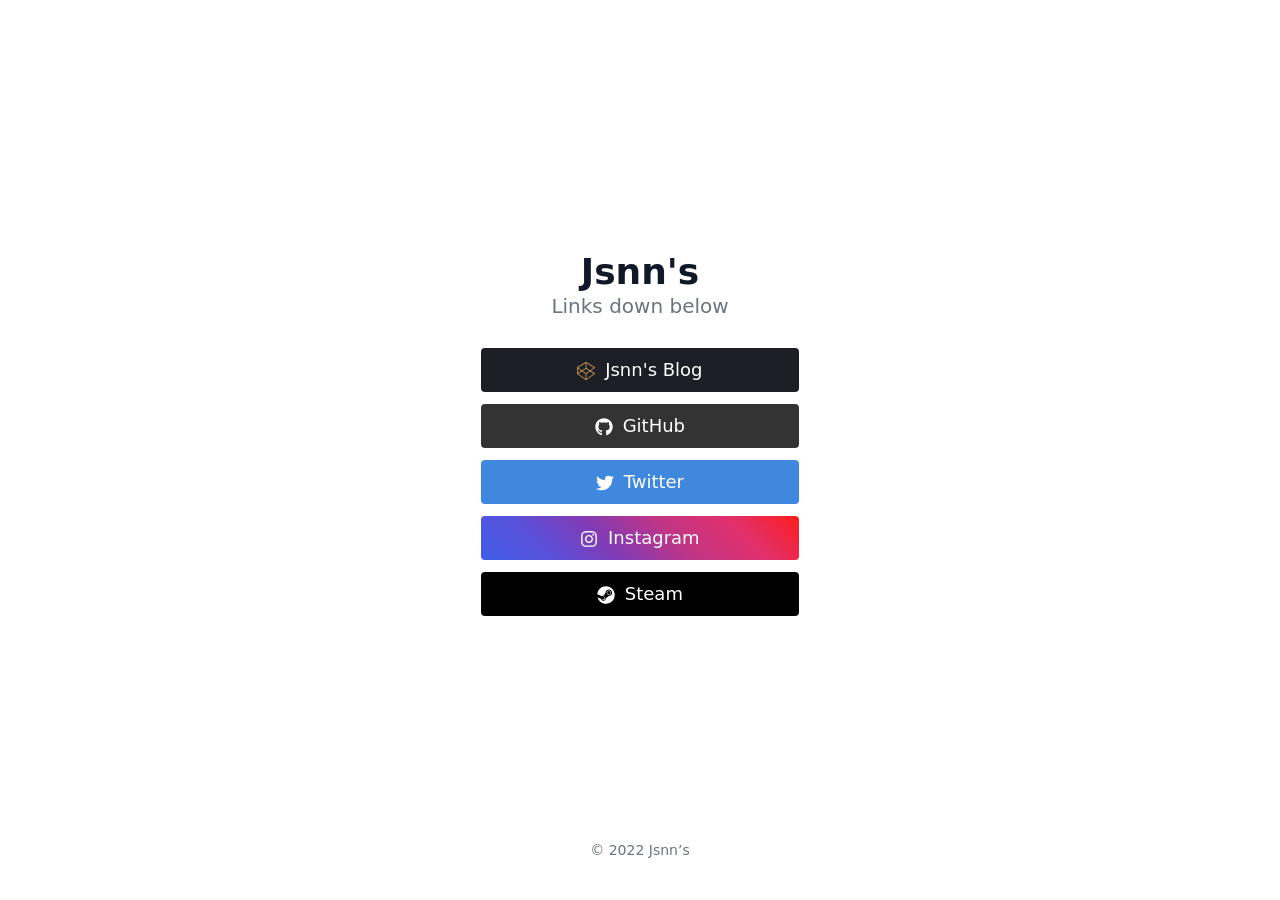
==== index.html @ 7da44c6c "add blog link" ====
<!DOCTYPE html>
<html lang="en"><head>
  <meta charset="utf-8" />
  
  <meta name="viewport" content="width=device-width, initial-scale=1.0" />
  <meta http-equiv="X-UA-Compatible" content="ie=edge" />
  
  <title>Jsnn&#39;s links</title>
    <meta name="title" content="Jsnn&#39;s links" />
  
  <meta name="description" content="This is a demo of the Lynx theme for Hugo." />
  
  
  
  <link rel="canonical" href="/" />
  <link rel="alternate" type="application/rss+xml" href="/index.xml" title="Jsnn's links" />
  
  
  
  
  
  
    
  
  
  <link
    type="text/css"
    rel="stylesheet"
    href="/css/main.bundle.min.eeb77531419e34d17a179194a063a251736d21f72d7293074d37e03ac8dd0be0507a5af5a1852d9d059805600fa8912e63b6e78a5605f7c4182665c09af833ea.css"
    integrity="sha512-7rd1MUGeNNF6F5GUoGOiUXNtIfctcpMHTTfgOsjdC&#43;BQelr1oYUtnQWYBWAPqJEuY7bnilYF98QYJmXAmvgz6g=="
  />
  
  
    <link rel="apple-touch-icon" sizes="180x180" href="/apple-touch-icon.png" />
    <link rel="icon" type="image/png" sizes="32x32" href="/favicon-32x32.png" />
    <link rel="icon" type="image/png" sizes="16x16" href="/favicon-16x16.png" />
    <link rel="manifest" href="/site.webmanifest" />
  
  
  
  
  
  
  
  <meta property="og:title" content="" />
<meta property="og:description" content="This is a demo of the Lynx theme for Hugo." />
<meta property="og:type" content="website" />
<meta property="og:url" content="/" />


  <meta name="twitter:card" content="summary"/>
<meta name="twitter:title" content=""/>
<meta name="twitter:description" content="This is a demo of the Lynx theme for Hugo."/>

  
  
    <meta name="generator" content="Hugo 0.101.0" />
  
  
  <meta name="author" content="Jsnn&#39;s" />
  
    
      <link href="#ZgotmplZ" rel="me" />
    
      <link href="https://github.com/Jsnnmsc" rel="me" />
    
      <link href="https://twitter.com/jsu1n" rel="me" />
    
      <link href="https://www.instagram.com/jsu1n_" rel="me" />
    
      <link href="https://steamcommunity.com/id/jsnnmsccccc/" rel="me" />
    
  
  
  
  
  


  
  
</head>
<body
    class="flex flex-col h-screen px-6 m-auto text-lg leading-7 bg-neutral text-neutral-900 sm:px-14 md:px-24 lg:px-32 dark:bg-neutral-800 dark:text-white max-w-7xl"
  >
    <main class="flex-grow">
<article class="flex flex-col items-center justify-center h-full mt-10 text-center">
    <header class="flex flex-col items-center mb-3">
        
        <h1 class="text-4xl font-extrabold dark:text-white">
            Jsnn's
        </h1>
        
        <h2 class="text-xl text-neutral-500 dark:text-neutral-400">
            Links down below
        </h2>
          
    </header>
    
    <div class="flex flex-col flex-wrap min-w-full mt-4 sm:min-w-0">
                     
        <a class="link link-codepen sm:px-24 min-w-full py-2 mb-3 text-lg rounded" href="https://jsnnmsc.com" target="_blank"  rel="me noopener noreferrer"><span class="mr-1">

  <span class="relative inline-block align-text-bottom icon">
    <svg xmlns="http://www.w3.org/2000/svg" enable-background="new 0 0 24 24" viewBox="0 0 24 24"><path fill="#d8a353" d="m12 24c-.1 0-.2-.03-.286-.089l-11.5-8c-.138-.097-.219-.257-.214-.426s.096-.324.24-.412l11.5-7c.159-.097.36-.097.52 0l11.5 7c.145.088.235.243.24.412s-.076.329-.214.426l-11.5 8c-.086.059-.186.089-.286.089zm-10.584-8.472 10.584 7.363 10.584-7.363-10.584-6.443z" class="color000000 svgShape"/><path fill="#d8a353" d="m12 16c-.1 0-.2-.03-.286-.089l-11.5-8c-.138-.097-.219-.257-.214-.426s.096-.324.24-.412l11.5-7c.159-.097.36-.097.52 0l11.5 7c.145.088.235.243.24.412s-.076.329-.214.426l-11.5 8c-.086.059-.186.089-.286.089zm-10.584-8.472 10.584 7.363 10.584-7.363-10.584-6.443z" class="color000000 svgShape"/><path fill="#d8a353" d="M.5 16c-.276 0-.5-.224-.5-.5v-8c0-.276.224-.5.5-.5s.5.224.5.5v8c0 .276-.224.5-.5.5zM12 24c-.276 0-.5-.224-.5-.5v-8c0-.276.224-.5.5-.5s.5.224.5.5v8c0 .276-.224.5-.5.5zM12 9c-.276 0-.5-.224-.5-.5v-8c0-.276.224-.5.5-.5s.5.224.5.5v8c0 .276-.224.5-.5.5z" class="color000000 svgShape"/></svg>
  </span>

</span>Jsnn's Blog
            </a>         
        <a class="link link-github sm:px-24 min-w-full py-2 mb-3 text-lg rounded" href="https://github.com/Jsnnmsc" target="_blank"  rel="me noopener noreferrer"><span class="mr-1">

  <span class="relative inline-block align-text-bottom icon">
    <svg aria-hidden="true" focusable="false" data-prefix="fab" data-icon="github" class="svg-inline--fa fa-github fa-w-16" role="img" xmlns="http://www.w3.org/2000/svg" viewBox="0 0 496 512"><path fill="currentColor" d="M165.9 397.4c0 2-2.3 3.6-5.2 3.6-3.3.3-5.6-1.3-5.6-3.6 0-2 2.3-3.6 5.2-3.6 3-.3 5.6 1.3 5.6 3.6zm-31.1-4.5c-.7 2 1.3 4.3 4.3 4.9 2.6 1 5.6 0 6.2-2s-1.3-4.3-4.3-5.2c-2.6-.7-5.5.3-6.2 2.3zm44.2-1.7c-2.9.7-4.9 2.6-4.6 4.9.3 2 2.9 3.3 5.9 2.6 2.9-.7 4.9-2.6 4.6-4.6-.3-1.9-3-3.2-5.9-2.9zM244.8 8C106.1 8 0 113.3 0 252c0 110.9 69.8 205.8 169.5 239.2 12.8 2.3 17.3-5.6 17.3-12.1 0-6.2-.3-40.4-.3-61.4 0 0-70 15-84.7-29.8 0 0-11.4-29.1-27.8-36.6 0 0-22.9-15.7 1.6-15.4 0 0 24.9 2 38.6 25.8 21.9 38.6 58.6 27.5 72.9 20.9 2.3-16 8.8-27.1 16-33.7-55.9-6.2-112.3-14.3-112.3-110.5 0-27.5 7.6-41.3 23.6-58.9-2.6-6.5-11.1-33.3 2.6-67.9 20.9-6.5 69 27 69 27 20-5.6 41.5-8.5 62.8-8.5s42.8 2.9 62.8 8.5c0 0 48.1-33.6 69-27 13.7 34.7 5.2 61.4 2.6 67.9 16 17.7 25.8 31.5 25.8 58.9 0 96.5-58.9 104.2-114.8 110.5 9.2 7.9 17 22.9 17 46.4 0 33.7-.3 75.4-.3 83.6 0 6.5 4.6 14.4 17.3 12.1C428.2 457.8 496 362.9 496 252 496 113.3 383.5 8 244.8 8zM97.2 352.9c-1.3 1-1 3.3.7 5.2 1.6 1.6 3.9 2.3 5.2 1 1.3-1 1-3.3-.7-5.2-1.6-1.6-3.9-2.3-5.2-1zm-10.8-8.1c-.7 1.3.3 2.9 2.3 3.9 1.6 1 3.6.7 4.3-.7.7-1.3-.3-2.9-2.3-3.9-2-.6-3.6-.3-4.3.7zm32.4 35.6c-1.6 1.3-1 4.3 1.3 6.2 2.3 2.3 5.2 2.6 6.5 1 1.3-1.3.7-4.3-1.3-6.2-2.2-2.3-5.2-2.6-6.5-1zm-11.4-14.7c-1.6 1-1.6 3.6 0 5.9 1.6 2.3 4.3 3.3 5.6 2.3 1.6-1.3 1.6-3.9 0-6.2-1.4-2.3-4-3.3-5.6-2z"></path></svg>
  </span>

</span>GitHub
            </a>         
        <a class="link link-twitter sm:px-24 min-w-full py-2 mb-3 text-lg rounded" href="https://twitter.com/jsu1n" target="_blank"  rel="me noopener noreferrer"><span class="mr-1">

  <span class="relative inline-block align-text-bottom icon">
    <svg aria-hidden="true" focusable="false" data-prefix="fab" data-icon="twitter" class="svg-inline--fa fa-twitter fa-w-16" role="img" xmlns="http://www.w3.org/2000/svg" viewBox="0 0 512 512"><path fill="currentColor" d="M459.37 151.716c.325 4.548.325 9.097.325 13.645 0 138.72-105.583 298.558-298.558 298.558-59.452 0-114.68-17.219-161.137-47.106 8.447.974 16.568 1.299 25.34 1.299 49.055 0 94.213-16.568 130.274-44.832-46.132-.975-84.792-31.188-98.112-72.772 6.498.974 12.995 1.624 19.818 1.624 9.421 0 18.843-1.3 27.614-3.573-48.081-9.747-84.143-51.98-84.143-102.985v-1.299c13.969 7.797 30.214 12.67 47.431 13.319-28.264-18.843-46.781-51.005-46.781-87.391 0-19.492 5.197-37.36 14.294-52.954 51.655 63.675 129.3 105.258 216.365 109.807-1.624-7.797-2.599-15.918-2.599-24.04 0-57.828 46.782-104.934 104.934-104.934 30.213 0 57.502 12.67 76.67 33.137 23.715-4.548 46.456-13.32 66.599-25.34-7.798 24.366-24.366 44.833-46.132 57.827 21.117-2.273 41.584-8.122 60.426-16.243-14.292 20.791-32.161 39.308-52.628 54.253z"></path></svg>
  </span>

</span>Twitter
            </a>         
        <a class="link link-instagram sm:px-24 min-w-full py-2 mb-3 text-lg rounded" href="https://www.instagram.com/jsu1n_" target="_blank"  rel="me noopener noreferrer"><span class="mr-1">

  <span class="relative inline-block align-text-bottom icon">
    <svg aria-hidden="true" focusable="false" data-prefix="fab" data-icon="instagram" class="svg-inline--fa fa-instagram fa-w-14" role="img" xmlns="http://www.w3.org/2000/svg" viewBox="0 0 448 512"><path fill="currentColor" d="M224.1 141c-63.6 0-114.9 51.3-114.9 114.9s51.3 114.9 114.9 114.9S339 319.5 339 255.9 287.7 141 224.1 141zm0 189.6c-41.1 0-74.7-33.5-74.7-74.7s33.5-74.7 74.7-74.7 74.7 33.5 74.7 74.7-33.6 74.7-74.7 74.7zm146.4-194.3c0 14.9-12 26.8-26.8 26.8-14.9 0-26.8-12-26.8-26.8s12-26.8 26.8-26.8 26.8 12 26.8 26.8zm76.1 27.2c-1.7-35.9-9.9-67.7-36.2-93.9-26.2-26.2-58-34.4-93.9-36.2-37-2.1-147.9-2.1-184.9 0-35.8 1.7-67.6 9.9-93.9 36.1s-34.4 58-36.2 93.9c-2.1 37-2.1 147.9 0 184.9 1.7 35.9 9.9 67.7 36.2 93.9s58 34.4 93.9 36.2c37 2.1 147.9 2.1 184.9 0 35.9-1.7 67.7-9.9 93.9-36.2 26.2-26.2 34.4-58 36.2-93.9 2.1-37 2.1-147.8 0-184.8zM398.8 388c-7.8 19.6-22.9 34.7-42.6 42.6-29.5 11.7-99.5 9-132.1 9s-102.7 2.6-132.1-9c-19.6-7.8-34.7-22.9-42.6-42.6-11.7-29.5-9-99.5-9-132.1s-2.6-102.7 9-132.1c7.8-19.6 22.9-34.7 42.6-42.6 29.5-11.7 99.5-9 132.1-9s102.7-2.6 132.1 9c19.6 7.8 34.7 22.9 42.6 42.6 11.7 29.5 9 99.5 9 132.1s2.7 102.7-9 132.1z"></path></svg>
  </span>

</span>Instagram
            </a>         
        <a class="link link-steam sm:px-24 min-w-full py-2 mb-3 text-lg rounded" href="https://steamcommunity.com/id/jsnnmsccccc/" target="_blank"  rel="me noopener noreferrer"><span class="mr-1">

  <span class="relative inline-block align-text-bottom icon">
    <svg aria-hidden="true" focusable="false" data-prefix="fab" data-icon="steam" class="svg-inline--fa fa-steam fa-w-16" role="img" xmlns="http://www.w3.org/2000/svg" viewBox="0 0 496 512"><path fill="currentColor" d="M496 256c0 137-111.2 248-248.4 248-113.8 0-209.6-76.3-239-180.4l95.2 39.3c6.4 32.1 34.9 56.4 68.9 56.4 39.2 0 71.9-32.4 70.2-73.5l84.5-60.2c52.1 1.3 95.8-40.9 95.8-93.5 0-51.6-42-93.5-93.7-93.5s-93.7 42-93.7 93.5v1.2L176.6 279c-15.5-.9-30.7 3.4-43.5 12.1L0 236.1C10.2 108.4 117.1 8 247.6 8 384.8 8 496 119 496 256zM155.7 384.3l-30.5-12.6a52.79 52.79 0 0 0 27.2 25.8c26.9 11.2 57.8-1.6 69-28.4 5.4-13 5.5-27.3.1-40.3-5.4-13-15.5-23.2-28.5-28.6-12.9-5.4-26.7-5.2-38.9-.6l31.5 13c19.8 8.2 29.2 30.9 20.9 50.7-8.3 19.9-31 29.2-50.8 21zm173.8-129.9c-34.4 0-62.4-28-62.4-62.3s28-62.3 62.4-62.3 62.4 28 62.4 62.3-27.9 62.3-62.4 62.3zm.1-15.6c25.9 0 46.9-21 46.9-46.8 0-25.9-21-46.8-46.9-46.8s-46.9 21-46.9 46.8c.1 25.8 21.1 46.8 46.9 46.8z"></path></svg>
  </span>

</span>Steam
            </a>  
    </div>
    
</article>
</main><footer class="py-10">
  <div class="text-center">
    
    <p class="text-sm text-neutral-500 dark:text-neutral-400">
        &copy;
        2022
        Jsnn&rsquo;s
    </p>
    
    
      <p class="text-xs text-neutral-500 dark:text-neutral-400">
        
        
        
      </p>
    
  </div>
  
  
</footer>
</body>
</html>
---- css/main.bundle.min.eeb77531419e34d17a179194a063a251736d21f72d7293074d37e03ac8dd0be0507a5af5a1852d9d059805600fa8912e63b6e78a5605f7c4182665c09af833ea.css ----
/*!Lynx v1.2.0 | MIT License | https://github.com/jpanther/lynx*//*!tailwindcss v3.1.4 | MIT License | https://tailwindcss.com*/*,::before,::after{box-sizing:border-box;border-width:0;border-style:solid;border-color:initial}::before,::after{--tw-content:''}html{line-height:1.5;-webkit-text-size-adjust:100%;-moz-tab-size:4;-o-tab-size:4;tab-size:4;font-family:ui-sans-serif,system-ui,-apple-system,BlinkMacSystemFont,segoe ui,Roboto,helvetica neue,Arial,noto sans,sans-serif,apple color emoji,segoe ui emoji,segoe ui symbol,noto color emoji}body{margin:0;line-height:inherit}hr{height:0;color:inherit;border-top-width:1px}abbr:where([title]){-webkit-text-decoration:underline dotted;text-decoration:underline dotted}h1,h2,h3,h4,h5,h6{font-size:inherit;font-weight:inherit}a{color:inherit;text-decoration:inherit}b,strong{font-weight:bolder}code,kbd,samp,pre{font-family:ui-monospace,SFMono-Regular,Menlo,Monaco,Consolas,liberation mono,courier new,monospace;font-size:1em}small{font-size:80%}sub,sup{font-size:75%;line-height:0;position:relative;vertical-align:baseline}sub{bottom:-.25em}sup{top:-.5em}table{text-indent:0;border-color:inherit;border-collapse:collapse}button,input,optgroup,select,textarea{font-family:inherit;font-size:100%;font-weight:inherit;line-height:inherit;color:inherit;margin:0;padding:0}button,select{text-transform:none}button,[type=button],[type=reset],[type=submit]{-webkit-appearance:button;background-color:transparent;background-image:none}:-moz-focusring{outline:auto}:-moz-ui-invalid{box-shadow:none}progress{vertical-align:baseline}::-webkit-inner-spin-button,::-webkit-outer-spin-button{height:auto}[type=search]{-webkit-appearance:textfield;outline-offset:-2px}::-webkit-search-decoration{-webkit-appearance:none}::-webkit-file-upload-button{-webkit-appearance:button;font:inherit}summary{display:list-item}blockquote,dl,dd,h1,h2,h3,h4,h5,h6,hr,figure,p,pre{margin:0}fieldset{margin:0;padding:0}legend{padding:0}ol,ul,menu{list-style:none;margin:0;padding:0}textarea{resize:vertical}input::-moz-placeholder,textarea::-moz-placeholder{opacity:1;color:#9ca3af}input:-ms-input-placeholder,textarea:-ms-input-placeholder{opacity:1;color:#9ca3af}input::placeholder,textarea::placeholder{opacity:1;color:#9ca3af}button,[role=button]{cursor:pointer}:disabled{cursor:default}img,svg,video,canvas,audio,iframe,embed,object{display:block;vertical-align:middle}img,video{max-width:100%;height:auto}*,::before,::after{--tw-border-spacing-x:0;--tw-border-spacing-y:0;--tw-translate-x:0;--tw-translate-y:0;--tw-rotate:0;--tw-skew-x:0;--tw-skew-y:0;--tw-scale-x:1;--tw-scale-y:1;--tw-pan-x: ;--tw-pan-y: ;--tw-pinch-zoom: ;--tw-scroll-snap-strictness:proximity;--tw-ordinal: ;--tw-slashed-zero: ;--tw-numeric-figure: ;--tw-numeric-spacing: ;--tw-numeric-fraction: ;--tw-ring-inset: ;--tw-ring-offset-width:0px;--tw-ring-offset-color:#fff;--tw-ring-color:rgb(59 130 246 / 0.5);--tw-ring-offset-shadow:0 0 #0000;--tw-ring-shadow:0 0 #0000;--tw-shadow:0 0 #0000;--tw-shadow-colored:0 0 #0000;--tw-blur: ;--tw-brightness: ;--tw-contrast: ;--tw-grayscale: ;--tw-hue-rotate: ;--tw-invert: ;--tw-saturate: ;--tw-sepia: ;--tw-drop-shadow: ;--tw-backdrop-blur: ;--tw-backdrop-brightness: ;--tw-backdrop-contrast: ;--tw-backdrop-grayscale: ;--tw-backdrop-hue-rotate: ;--tw-backdrop-invert: ;--tw-backdrop-opacity: ;--tw-backdrop-saturate: ;--tw-backdrop-sepia: }::-webkit-backdrop{--tw-border-spacing-x:0;--tw-border-spacing-y:0;--tw-translate-x:0;--tw-translate-y:0;--tw-rotate:0;--tw-skew-x:0;--tw-skew-y:0;--tw-scale-x:1;--tw-scale-y:1;--tw-pan-x: ;--tw-pan-y: ;--tw-pinch-zoom: ;--tw-scroll-snap-strictness:proximity;--tw-ordinal: ;--tw-slashed-zero: ;--tw-numeric-figure: ;--tw-numeric-spacing: ;--tw-numeric-fraction: ;--tw-ring-inset: ;--tw-ring-offset-width:0px;--tw-ring-offset-color:#fff;--tw-ring-color:rgb(59 130 246 / 0.5);--tw-ring-offset-shadow:0 0 #0000;--tw-ring-shadow:0 0 #0000;--tw-shadow:0 0 #0000;--tw-shadow-colored:0 0 #0000;--tw-blur: ;--tw-brightness: ;--tw-contrast: ;--tw-grayscale: ;--tw-hue-rotate: ;--tw-invert: ;--tw-saturate: ;--tw-sepia: ;--tw-drop-shadow: ;--tw-backdrop-blur: ;--tw-backdrop-brightness: ;--tw-backdrop-contrast: ;--tw-backdrop-grayscale: ;--tw-backdrop-hue-rotate: ;--tw-backdrop-invert: ;--tw-backdrop-opacity: ;--tw-backdrop-saturate: ;--tw-backdrop-sepia: }::backdrop{--tw-border-spacing-x:0;--tw-border-spacing-y:0;--tw-translate-x:0;--tw-translate-y:0;--tw-rotate:0;--tw-skew-x:0;--tw-skew-y:0;--tw-scale-x:1;--tw-scale-y:1;--tw-pan-x: ;--tw-pan-y: ;--tw-pinch-zoom: ;--tw-scroll-snap-strictness:proximity;--tw-ordinal: ;--tw-slashed-zero: ;--tw-numeric-figure: ;--tw-numeric-spacing: ;--tw-numeric-fraction: ;--tw-ring-inset: ;--tw-ring-offset-width:0px;--tw-ring-offset-color:#fff;--tw-ring-color:rgb(59 130 246 / 0.5);--tw-ring-offset-shadow:0 0 #0000;--tw-ring-shadow:0 0 #0000;--tw-shadow:0 0 #0000;--tw-shadow-colored:0 0 #0000;--tw-blur: ;--tw-brightness: ;--tw-contrast: ;--tw-grayscale: ;--tw-hue-rotate: ;--tw-invert: ;--tw-saturate: ;--tw-sepia: ;--tw-drop-shadow: ;--tw-backdrop-blur: ;--tw-backdrop-brightness: ;--tw-backdrop-contrast: ;--tw-backdrop-grayscale: ;--tw-backdrop-hue-rotate: ;--tw-backdrop-invert: ;--tw-backdrop-opacity: ;--tw-backdrop-saturate: ;--tw-backdrop-sepia: }.prose{color:var(--tw-prose-body);max-width:65ch}.prose :where([class~=lead]):not(:where([class~=not-prose] *)){color:var(--tw-prose-lead);font-size:1.25em;line-height:1.6;margin-top:1.2em;margin-bottom:1.2em}.prose :where(a):not(:where([class~=not-prose] *)){color:var(--tw-prose-links);text-decoration:underline;font-weight:500;-webkit-text-decoration-color:#d8b4fe;text-decoration-color:#d8b4fe}.prose :where(a):not(:where([class~=not-prose] *)):hover{text-decoration:none;background-color:#9333ea;border-radius:.09rem}.prose :where(strong):not(:where([class~=not-prose] *)){color:var(--tw-prose-bold);font-weight:600}.prose :where(ol):not(:where([class~=not-prose] *)){list-style-type:decimal;padding-left:1.625em}.prose :where(ol[type=A]):not(:where([class~=not-prose] *)){list-style-type:upper-alpha}.prose :where(ol[type=a]):not(:where([class~=not-prose] *)){list-style-type:lower-alpha}.prose :where(ol[type=As]):not(:where([class~=not-prose] *)){list-style-type:upper-alpha}.prose :where(ol[type=as]):not(:where([class~=not-prose] *)){list-style-type:lower-alpha}.prose :where(ol[type=I]):not(:where([class~=not-prose] *)){list-style-type:upper-roman}.prose :where(ol[type=i]):not(:where([class~=not-prose] *)){list-style-type:lower-roman}.prose :where(ol[type=Is]):not(:where([class~=not-prose] *)){list-style-type:upper-roman}.prose :where(ol[type=is]):not(:where([class~=not-prose] *)){list-style-type:lower-roman}.prose :where(ol[type="1"]):not(:where([class~=not-prose] *)){list-style-type:decimal}.prose :where(ul):not(:where([class~=not-prose] *)){list-style-type:disc;padding-left:1.625em}.prose :where(ol>li):not(:where([class~=not-prose] *))::marker{font-weight:400;color:var(--tw-prose-counters)}.prose :where(ul>li):not(:where([class~=not-prose] *))::marker{color:var(--tw-prose-bullets)}.prose :where(hr):not(:where([class~=not-prose] *)){border-color:var(--tw-prose-hr);border-top-width:1px;margin-top:3em;margin-bottom:3em}.prose :where(blockquote):not(:where([class~=not-prose] *)){font-weight:500;font-style:italic;color:var(--tw-prose-quotes);border-left-width:.25rem;border-left-color:var(--tw-prose-quote-borders);quotes:"\201C""\201D""\2018""\2019";margin-top:1.6em;margin-bottom:1.6em;padding-left:1em}.prose :where(blockquote p:first-of-type):not(:where([class~=not-prose] *))::before{content:open-quote}.prose :where(blockquote p:last-of-type):not(:where([class~=not-prose] *))::after{content:close-quote}.prose :where(h1):not(:where([class~=not-prose] *)){color:var(--tw-prose-headings);font-weight:800;font-size:2.25em;margin-top:0;margin-bottom:.8888889em;line-height:1.1111111}.prose :where(h1 strong):not(:where([class~=not-prose] *)){font-weight:900}.prose :where(h2):not(:where([class~=not-prose] *)){color:var(--tw-prose-headings);font-weight:700;font-size:1.5em;margin-top:2em;margin-bottom:1em;line-height:1.3333333}.prose :where(h2 strong):not(:where([class~=not-prose] *)){font-weight:800}.prose :where(h3):not(:where([class~=not-prose] *)){color:var(--tw-prose-headings);font-weight:600;font-size:1.25em;margin-top:1.6em;margin-bottom:.6em;line-height:1.6}.prose :where(h3 strong):not(:where([class~=not-prose] *)){font-weight:700}.prose :where(h4):not(:where([class~=not-prose] *)){color:var(--tw-prose-headings);font-weight:600;margin-top:1.5em;margin-bottom:.5em;line-height:1.5}.prose :where(h4 strong):not(:where([class~=not-prose] *)){font-weight:700}.prose :where(figure>*):not(:where([class~=not-prose] *)){margin-top:0;margin-bottom:0}.prose :where(figcaption):not(:where([class~=not-prose] *)){color:var(--tw-prose-captions);font-size:.875em;line-height:1.4285714;margin-top:.8571429em}.prose :where(code):not(:where([class~=not-prose] *)){color:var(--tw-prose-code);font-weight:600;font-size:.875em}.prose :where(code):not(:where([class~=not-prose] *))::before{content:"`"}.prose :where(code):not(:where([class~=not-prose] *))::after{content:"`"}.prose :where(a code):not(:where([class~=not-prose] *)){color:var(--tw-prose-code)}.prose :where(pre):not(:where([class~=not-prose] *)){color:var(--tw-prose-pre-code);background-color:var(--tw-prose-pre-bg);overflow-x:auto;font-weight:400;font-size:.875em;line-height:1.7142857;margin-top:1.7142857em;margin-bottom:1.7142857em;border-radius:.375rem;padding-top:.8571429em;padding-right:1.1428571em;padding-bottom:.8571429em;padding-left:1.1428571em}.prose :where(pre code):not(:where([class~=not-prose] *)){background-color:transparent;border-width:0;border-radius:0;padding:0;font-weight:inherit;color:inherit;font-size:inherit;font-family:inherit;line-height:inherit}.prose :where(pre code):not(:where([class~=not-prose] *))::before{content:none}.prose :where(pre code):not(:where([class~=not-prose] *))::after{content:none}.prose :where(table):not(:where([class~=not-prose] *)){width:100%;table-layout:auto;text-align:left;margin-top:2em;margin-bottom:2em;font-size:.875em;line-height:1.7142857}.prose :where(thead):not(:where([class~=not-prose] *)){border-bottom-width:1px;border-bottom-color:var(--tw-prose-th-borders)}.prose :where(thead th):not(:where([class~=not-prose] *)){color:var(--tw-prose-headings);font-weight:600;vertical-align:bottom;padding-right:.5714286em;padding-bottom:.5714286em;padding-left:.5714286em}.prose :where(tbody tr):not(:where([class~=not-prose] *)){border-bottom-width:1px;border-bottom-color:var(--tw-prose-td-borders)}.prose :where(tbody tr:last-child):not(:where([class~=not-prose] *)){border-bottom-width:0}.prose :where(tbody td):not(:where([class~=not-prose] *)){vertical-align:baseline;padding-top:.5714286em;padding-right:.5714286em;padding-bottom:.5714286em;padding-left:.5714286em}.prose{--tw-prose-body:#374151;--tw-prose-headings:#1f2937;--tw-prose-lead:#6b7280;--tw-prose-links:#7e22ce;--tw-prose-bold:#111827;--tw-prose-counters:#1f2937;--tw-prose-bullets:#6b7280;--tw-prose-hr:#e5e7eb;--tw-prose-quotes:#374151;--tw-prose-quote-borders:#e9d5ff;--tw-prose-captions:#6b7280;--tw-prose-code:#7e22ce;--tw-prose-pre-code:#374151;--tw-prose-pre-bg:#f9fafb;--tw-prose-th-borders:#6b7280;--tw-prose-td-borders:#d1d5db;--tw-prose-invert-body:#d1d5db;--tw-prose-invert-headings:#f9fafb;--tw-prose-invert-lead:#6b7280;--tw-prose-invert-links:#c084fc;--tw-prose-invert-bold:#fff;--tw-prose-invert-counters:#9ca3af;--tw-prose-invert-bullets:#4b5563;--tw-prose-invert-hr:#6b7280;--tw-prose-invert-quotes:#e5e7eb;--tw-prose-invert-quote-borders:#581c87;--tw-prose-invert-captions:#9ca3af;--tw-prose-invert-code:#c084fc;--tw-prose-invert-pre-code:#e5e7eb;--tw-prose-invert-pre-bg:#374151;--tw-prose-invert-th-borders:#6b7280;--tw-prose-invert-td-borders:#374151;font-size:1rem;line-height:1.75}.prose :where(p):not(:where([class~=not-prose] *)){margin-top:1.25em;margin-bottom:1.25em}.prose :where(img):not(:where([class~=not-prose] *)){margin-top:2em;margin-bottom:2em}.prose :where(video):not(:where([class~=not-prose] *)){margin-top:2em;margin-bottom:2em}.prose :where(figure):not(:where([class~=not-prose] *)){margin-top:2em;margin-bottom:2em}.prose :where(h2 code):not(:where([class~=not-prose] *)){font-size:.875em}.prose :where(h3 code):not(:where([class~=not-prose] *)){font-size:.9em}.prose :where(li):not(:where([class~=not-prose] *)){margin-top:.5em;margin-bottom:.5em}.prose :where(ol>li):not(:where([class~=not-prose] *)){padding-left:.375em}.prose :where(ul>li):not(:where([class~=not-prose] *)){padding-left:.375em}.prose>:where(ul>li p):not(:where([class~=not-prose] *)){margin-top:.75em;margin-bottom:.75em}.prose>:where(ul>li>*:first-child):not(:where([class~=not-prose] *)){margin-top:1.25em}.prose>:where(ul>li>*:last-child):not(:where([class~=not-prose] *)){margin-bottom:1.25em}.prose>:where(ol>li>*:first-child):not(:where([class~=not-prose] *)){margin-top:1.25em}.prose>:where(ol>li>*:last-child):not(:where([class~=not-prose] *)){margin-bottom:1.25em}.prose :where(ul ul,ul ol,ol ul,ol ol):not(:where([class~=not-prose] *)){margin-top:.75em;margin-bottom:.75em}.prose :where(hr+*):not(:where([class~=not-prose] *)){margin-top:0}.prose :where(h2+*):not(:where([class~=not-prose] *)){margin-top:0}.prose :where(h3+*):not(:where([class~=not-prose] *)){margin-top:0}.prose :where(h4+*):not(:where([class~=not-prose] *)){margin-top:0}.prose :where(thead th:first-child):not(:where([class~=not-prose] *)){padding-left:0}.prose :where(thead th:last-child):not(:where([class~=not-prose] *)){padding-right:0}.prose :where(tbody td:first-child):not(:where([class~=not-prose] *)){padding-left:0}.prose :where(tbody td:last-child):not(:where([class~=not-prose] *)){padding-right:0}.prose>:where(:first-child):not(:where([class~=not-prose] *)){margin-top:0}.prose>:where(:last-child):not(:where([class~=not-prose] *)){margin-bottom:0}.prose :where(kbd):not(:where([class~=not-prose] *)){background-color:#e5e7eb;padding:.1rem .4rem;border-radius:.25rem;font-size:.9rem;font-weight:600}.prose :where(mark):not(:where([class~=not-prose] *)){color:#1f2937;background-color:#e9d5ff;padding:.1rem .2rem;border-radius:.12rem}.icon svg{height:1em;width:1em}.link{--tw-bg-opacity:1;background-color:rgb(126 34 206/var(--tw-bg-opacity));--tw-text-opacity:1;color:rgb(255 255 255/var(--tw-text-opacity))}.link:hover{--tw-brightness:brightness(.9);filter:var(--tw-blur)var(--tw-brightness)var(--tw-contrast)var(--tw-grayscale)var(--tw-hue-rotate)var(--tw-invert)var(--tw-saturate)var(--tw-sepia)var(--tw-drop-shadow)}.link-amazon{--tw-text-opacity:1;color:rgb(17 24 39/var(--tw-text-opacity));background-color:#f90}.link-apple{background-color:#333}.link-codepen{background-color:#1e1f26}.link-dev{background-color:#0a0a0a}.link-discord{background-color:#7289da}.link-dribbble{background-color:#ea4c89}.link-facebook{background-color:#1877f2}.link-flickr{background-color:#ff0184}.link-foursquare{background-color:#0732a2}.link-github{background-color:#333}.link-gitlab{background-color:#548}.link-google{background-color:#4285f4}.link-instagram{background-color:#c13584;background:linear-gradient(45deg,#405de6,#5851db,#833ab4,#c13584,#e1306c,#fd1d1d)}.link-keybase{background-color:#33a0ff}.link-kickstarter{--tw-text-opacity:1;color:rgb(17 24 39/var(--tw-text-opacity));background-color:#06ce78}.link-lastfm{background-color:#d51007}.link-linkedin{background-color:#0077b5}.link-mastodon{background-color:#338cd4}.link-medium{background-color:#00ab6c}.link-microsoft{background-color:#08a6f0}.link-orcid{background-color:#a6ce39}.link-patreon{background-color:#ff434d}.link-pinterest{background-color:#e60023}.link-reddit{background-color:#ff4500}.link-researchgate{background-color:#40ba9c}.link-slack{background-color:#4a154b}.link-snapchat{--tw-text-opacity:1;color:rgb(17 24 39/var(--tw-text-opacity));background-color:#fffc00}.link-soundcloud{background-color:#f80;background:linear-gradient(120deg,#ff8800,#ff3300)}.link-steam{background-color:#000}.link-telegram{background-color:#25a3e1}.link-tiktok{background-color:#fe2d55}.link-tumblr{background-color:#001935}.link-twitch{background-color:#9146ff}.link-twitter{background-color:#3f88de}.link-whatsapp{background-color:#45d82c;background:linear-gradient(120deg,#12990b,#45d82c)}.link-youtube{background-color:red}.prose .chroma{border-radius:.375rem;--tw-bg-opacity:1;background-color:rgb(249 250 251/var(--tw-bg-opacity));--tw-text-opacity:1;color:rgb(55 65 81/var(--tw-text-opacity))}@media(prefers-color-scheme:dark){.prose .chroma{--tw-bg-opacity:1;background-color:rgb(55 65 81/var(--tw-bg-opacity));--tw-text-opacity:1;color:rgb(229 231 235/var(--tw-text-opacity))}}.relative{position:relative}.m-auto{margin:auto}.mt-10{margin-top:2.5rem}.mb-3{margin-bottom:.75rem}.mb-2{margin-bottom:.5rem}.mt-4{margin-top:1rem}.mr-1{margin-right:.25rem}.mt-2{margin-top:.5rem}.mb-6{margin-bottom:1.5rem}.\!mb-9{margin-bottom:2.25rem!important}.block{display:block}.inline-block{display:inline-block}.flex{display:flex}.h-full{height:100%}.h-36{height:9rem}.h-screen{height:100vh}.w-36{width:9rem}.min-w-full{min-width:100%}.max-w-7xl{max-width:80rem}.flex-grow{flex-grow:1}.flex-col{flex-direction:column}.flex-wrap{flex-wrap:wrap}.items-center{align-items:center}.justify-center{justify-content:center}.place-self-start{place-self:start}.rounded-full{border-radius:9999px}.rounded{border-radius:.25rem}.py-2{padding-top:.5rem;padding-bottom:.5rem}.px-6{padding-left:1.5rem;padding-right:1.5rem}.py-10{padding-top:2.5rem;padding-bottom:2.5rem}.pt-5{padding-top:1.25rem}.text-center{text-align:center}.align-text-bottom{vertical-align:text-bottom}.text-4xl{font-size:2.25rem;line-height:2.5rem}.text-xl{font-size:1.25rem;line-height:1.75rem}.text-lg{font-size:1.125rem;line-height:1.75rem}.text-sm{font-size:.875rem;line-height:1.25rem}.text-xs{font-size:.75rem;line-height:1rem}.font-extrabold{font-weight:800}.leading-7{line-height:1.75rem}.text-neutral-500{--tw-text-opacity:1;color:rgb(107 114 128/var(--tw-text-opacity))}.text-neutral-900{--tw-text-opacity:1;color:rgb(17 24 39/var(--tw-text-opacity))}.text-neutral-800{--tw-text-opacity:1;color:rgb(31 41 55/var(--tw-text-opacity))}.text-neutral-400{--tw-text-opacity:1;color:rgb(156 163 175/var(--tw-text-opacity))}.hover\:text-primary-500:hover{--tw-text-opacity:1;color:rgb(168 85 247/var(--tw-text-opacity))}.hover\:underline:hover{-webkit-text-decoration-line:underline;text-decoration-line:underline}.hover\:decoration-primary-400:hover{-webkit-text-decoration-color:#c084fc;text-decoration-color:#c084fc}@media(prefers-color-scheme:dark){.dark\:prose-invert{--tw-prose-body:var(--tw-prose-invert-body);--tw-prose-headings:var(--tw-prose-invert-headings);--tw-prose-lead:var(--tw-prose-invert-lead);--tw-prose-links:var(--tw-prose-invert-links);--tw-prose-bold:var(--tw-prose-invert-bold);--tw-prose-counters:var(--tw-prose-invert-counters);--tw-prose-bullets:var(--tw-prose-invert-bullets);--tw-prose-hr:var(--tw-prose-invert-hr);--tw-prose-quotes:var(--tw-prose-invert-quotes);--tw-prose-quote-borders:var(--tw-prose-invert-quote-borders);--tw-prose-captions:var(--tw-prose-invert-captions);--tw-prose-code:var(--tw-prose-invert-code);--tw-prose-pre-code:var(--tw-prose-invert-pre-code);--tw-prose-pre-bg:var(--tw-prose-invert-pre-bg);--tw-prose-th-borders:var(--tw-prose-invert-th-borders);--tw-prose-td-borders:var(--tw-prose-invert-td-borders)}.dark\:prose-invert :where(a):not(:where([class~=not-prose] *)){-webkit-text-decoration-color:#4b5563;text-decoration-color:#4b5563}.dark\:prose-invert :where(kbd):not(:where([class~=not-prose] *)){color:#e5e7eb;background-color:#374151}.dark\:prose-invert :where(mark):not(:where([class~=not-prose] *)){background-color:#c084fc}.dark\:bg-neutral-800{--tw-bg-opacity:1;background-color:rgb(31 41 55/var(--tw-bg-opacity))}.dark\:text-white{--tw-text-opacity:1;color:rgb(255 255 255/var(--tw-text-opacity))}.dark\:text-neutral-400{--tw-text-opacity:1;color:rgb(156 163 175/var(--tw-text-opacity))}.dark\:text-neutral-500{--tw-text-opacity:1;color:rgb(107 114 128/var(--tw-text-opacity))}}@media(min-width:640px){.sm\:min-w-0{min-width:0}.sm\:px-24{padding-left:6rem;padding-right:6rem}.sm\:px-14{padding-left:3.5rem;padding-right:3.5rem}}@media(min-width:768px){.md\:px-24{padding-left:6rem;padding-right:6rem}}@media(min-width:1024px){.lg\:px-32{padding-left:8rem;padding-right:8rem}}.link-font-awesome{background:#833ab4;background:linear-gradient( 90deg,#833ab4 0%,#fd1d1d 50%,#fcb045 100% )}
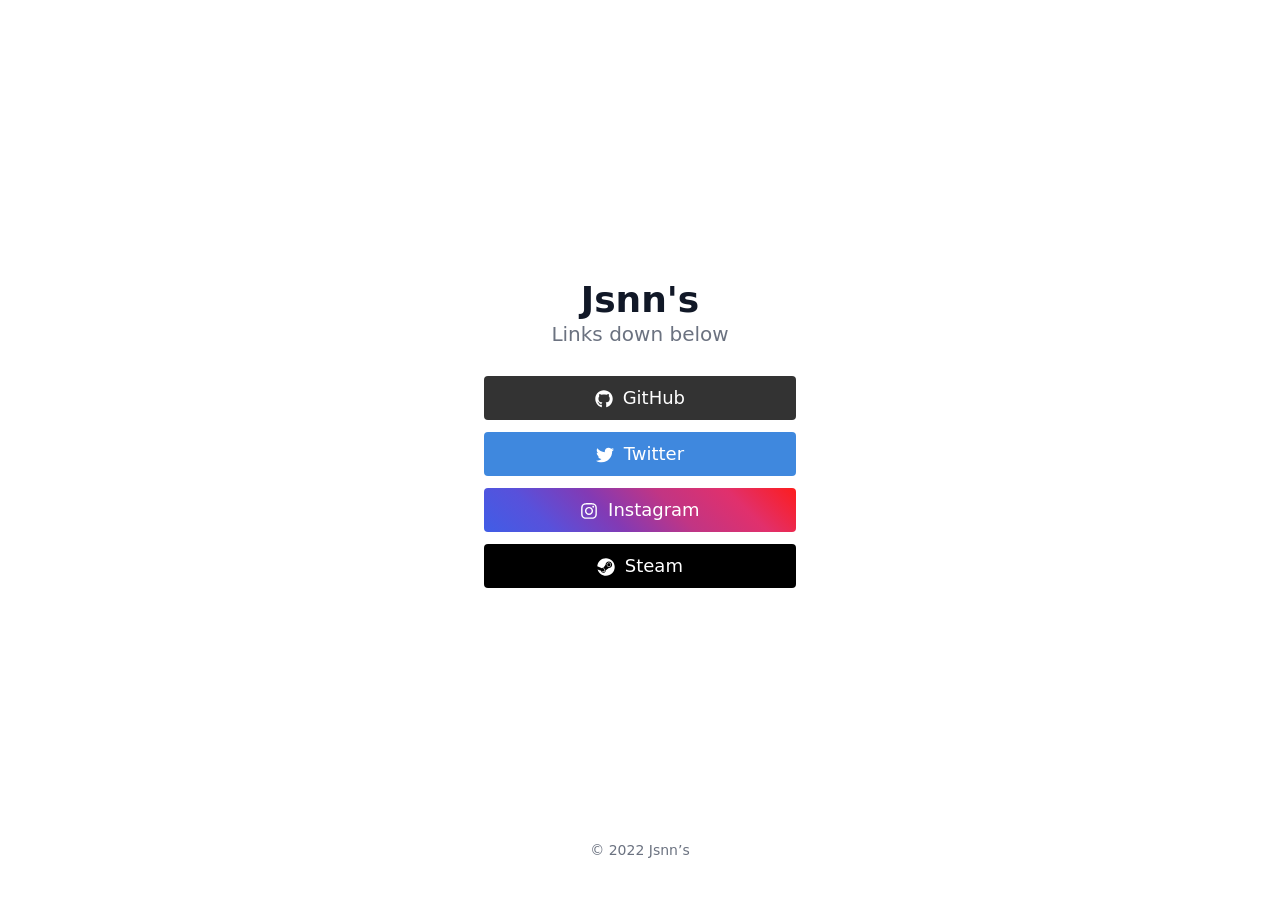
==== commit f28264f6: "delete blog link" ====
--- a/index.html
+++ b/index.html
@@ -60,8 +60,6 @@
   <meta name="author" content="Jsnn&#39;s" />
   
     
-      <link href="#ZgotmplZ" rel="me" />
-    
       <link href="https://github.com/Jsnnmsc" rel="me" />
     
       <link href="https://twitter.com/jsu1n" rel="me" />
@@ -98,15 +96,7 @@
     </header>
     
     <div class="flex flex-col flex-wrap min-w-full mt-4 sm:min-w-0">
-                     
-        <a class="link link-codepen sm:px-24 min-w-full py-2 mb-3 text-lg rounded" href="https://jsnnmsc.com" target="_blank"  rel="me noopener noreferrer"><span class="mr-1">
-
-  <span class="relative inline-block align-text-bottom icon">
-    <svg xmlns="http://www.w3.org/2000/svg" enable-background="new 0 0 24 24" viewBox="0 0 24 24"><path fill="#d8a353" d="m12 24c-.1 0-.2-.03-.286-.089l-11.5-8c-.138-.097-.219-.257-.214-.426s.096-.324.24-.412l11.5-7c.159-.097.36-.097.52 0l11.5 7c.145.088.235.243.24.412s-.076.329-.214.426l-11.5 8c-.086.059-.186.089-.286.089zm-10.584-8.472 10.584 7.363 10.584-7.363-10.584-6.443z" class="color000000 svgShape"/><path fill="#d8a353" d="m12 16c-.1 0-.2-.03-.286-.089l-11.5-8c-.138-.097-.219-.257-.214-.426s.096-.324.24-.412l11.5-7c.159-.097.36-.097.52 0l11.5 7c.145.088.235.243.24.412s-.076.329-.214.426l-11.5 8c-.086.059-.186.089-.286.089zm-10.584-8.472 10.584 7.363 10.584-7.363-10.584-6.443z" class="color000000 svgShape"/><path fill="#d8a353" d="M.5 16c-.276 0-.5-.224-.5-.5v-8c0-.276.224-.5.5-.5s.5.224.5.5v8c0 .276-.224.5-.5.5zM12 24c-.276 0-.5-.224-.5-.5v-8c0-.276.224-.5.5-.5s.5.224.5.5v8c0 .276-.224.5-.5.5zM12 9c-.276 0-.5-.224-.5-.5v-8c0-.276.224-.5.5-.5s.5.224.5.5v8c0 .276-.224.5-.5.5z" class="color000000 svgShape"/></svg>
-  </span>
-
-</span>Jsnn's Blog
-            </a>         
+               
         <a class="link link-github sm:px-24 min-w-full py-2 mb-3 text-lg rounded" href="https://github.com/Jsnnmsc" target="_blank"  rel="me noopener noreferrer"><span class="mr-1">
 
   <span class="relative inline-block align-text-bottom icon">
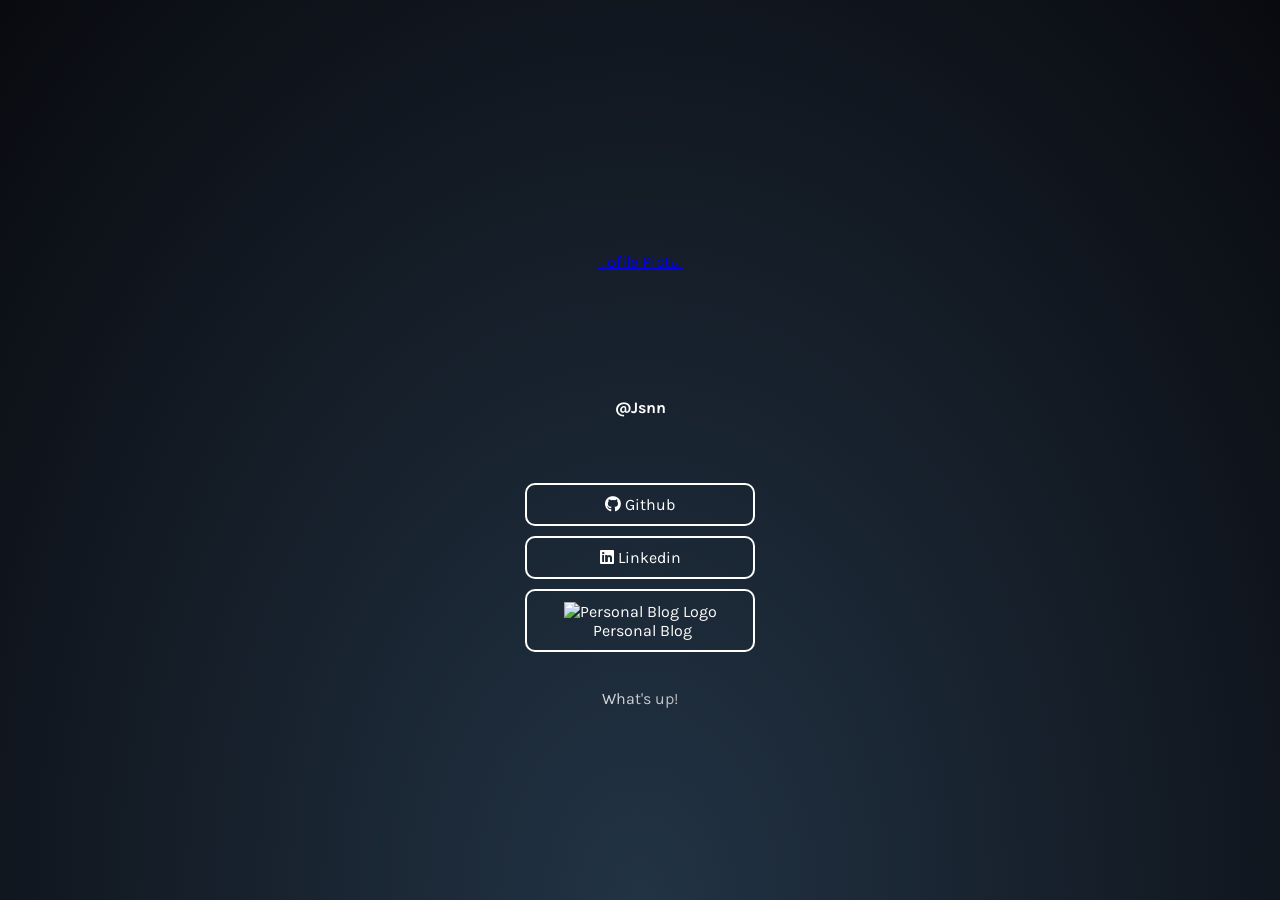
==== commit 08b20e4e: "init" ====
--- a/index.html
+++ b/index.html
@@ -1,156 +1,51 @@
 <!DOCTYPE html>
-<html lang="en"><head>
-  <meta charset="utf-8" />
-  
-  <meta name="viewport" content="width=device-width, initial-scale=1.0" />
-  <meta http-equiv="X-UA-Compatible" content="ie=edge" />
-  
-  <title>Jsnn&#39;s links</title>
-    <meta name="title" content="Jsnn&#39;s links" />
-  
-  <meta name="description" content="This is a demo of the Lynx theme for Hugo." />
-  
-  
-  
-  <link rel="canonical" href="/" />
-  <link rel="alternate" type="application/rss+xml" href="/index.xml" title="Jsnn's links" />
-  
-  
-  
-  
-  
-  
-    
-  
-  
-  <link
-    type="text/css"
-    rel="stylesheet"
-    href="/css/main.bundle.min.eeb77531419e34d17a179194a063a251736d21f72d7293074d37e03ac8dd0be0507a5af5a1852d9d059805600fa8912e63b6e78a5605f7c4182665c09af833ea.css"
-    integrity="sha512-7rd1MUGeNNF6F5GUoGOiUXNtIfctcpMHTTfgOsjdC&#43;BQelr1oYUtnQWYBWAPqJEuY7bnilYF98QYJmXAmvgz6g=="
-  />
-  
-  
-    <link rel="apple-touch-icon" sizes="180x180" href="/apple-touch-icon.png" />
-    <link rel="icon" type="image/png" sizes="32x32" href="/favicon-32x32.png" />
-    <link rel="icon" type="image/png" sizes="16x16" href="/favicon-16x16.png" />
-    <link rel="manifest" href="/site.webmanifest" />
-  
-  
-  
-  
-  
-  
-  
-  <meta property="og:title" content="" />
-<meta property="og:description" content="This is a demo of the Lynx theme for Hugo." />
-<meta property="og:type" content="website" />
-<meta property="og:url" content="/" />
+<html lang="en">
+  <head>
+    <meta charset="UTF-8">
+    <meta name="viewport" content="width=device-width, initial-scale=1.0">
+    <title>Jason Lu | Linktree</title>
+    <!-- Favicon -->
+    <link rel="icon" href="https://avatars.githubusercontent.com/u/87420538?v=4" type="image/x-icon" />
+    <!-- Font Awesome icons -->
+    <link rel="stylesheet" href="https://use.fontawesome.com/releases/v5.8.1/css/all.css">
+    <!-- Core theme CSS -->
+    <link rel="stylesheet" href="style.css">
+  </head>
 
+  <body>
+    <a id="profilePicture" href="#popup">
+      <img src="https://avatars.githubusercontent.com/u/87420538?v=4" alt="Profile Picture">
+    </a>
 
-  <meta name="twitter:card" content="summary"/>
-<meta name="twitter:title" content=""/>
-<meta name="twitter:description" content="This is a demo of the Lynx theme for Hugo."/>
+    <div class="overlay" id="popup">
+      <div class="popup">
+        <div class="popup-photo">
+          <a href="https://avatars.githubusercontent.com/u/87420538?v=4" target="_blank">
+            <img src="https://avatars.githubusercontent.com/u/87420538?v=4" alt="Profile Picture">
+          </a>
+        </div>
+        <a class="popup-close" onclick="history.back()">&times;</a>
+      </div>
+    </div>
 
-  
-  
-    <meta name="generator" content="Hugo 0.101.0" />
-  
-  
-  <meta name="author" content="Jsnn&#39;s" />
-  
-    
-      <link href="https://github.com/Jsnnmsc" rel="me" />
-    
-      <link href="https://twitter.com/jsu1n" rel="me" />
-    
-      <link href="https://www.instagram.com/jsu1n_" rel="me" />
-    
-      <link href="https://steamcommunity.com/id/jsnnmsccccc/" rel="me" />
-    
-  
-  
-  
-  
-  
+    <div id="userName">
+      @Jsnn
+    </div>
 
+    <div id="links">
+      <a class="link" href="https://github.com/Jsnnmsc" target="_blank">
+        <i class="fab fa-github">&nbsp;</i>Github
+      </a>
+      <a class="link" href="https://www.linkedin.com/in/po-hsun-lu/" target="_blank">
+        <i class="fab fa-linkedin">&nbsp;</i>Linkedin
+      </a>
+      <a class="link" href="https://jsnnlogs.com/" target="_blank">
+        <img src="https://jsnnlogs.com/wp-content/uploads/2024/04/logs.png" alt="Personal Blog Logo" style="height: 20px; vertical-align: middle;">&nbsp;Personal Blog
+      </a>
+    </div>
 
-  
-  
-</head>
-<body
-    class="flex flex-col h-screen px-6 m-auto text-lg leading-7 bg-neutral text-neutral-900 sm:px-14 md:px-24 lg:px-32 dark:bg-neutral-800 dark:text-white max-w-7xl"
-  >
-    <main class="flex-grow">
-<article class="flex flex-col items-center justify-center h-full mt-10 text-center">
-    <header class="flex flex-col items-center mb-3">
-        
-        <h1 class="text-4xl font-extrabold dark:text-white">
-            Jsnn's
-        </h1>
-        
-        <h2 class="text-xl text-neutral-500 dark:text-neutral-400">
-            Links down below
-        </h2>
-          
-    </header>
-    
-    <div class="flex flex-col flex-wrap min-w-full mt-4 sm:min-w-0">
-               
-        <a class="link link-github sm:px-24 min-w-full py-2 mb-3 text-lg rounded" href="https://github.com/Jsnnmsc" target="_blank"  rel="me noopener noreferrer"><span class="mr-1">
-
-  <span class="relative inline-block align-text-bottom icon">
-    <svg aria-hidden="true" focusable="false" data-prefix="fab" data-icon="github" class="svg-inline--fa fa-github fa-w-16" role="img" xmlns="http://www.w3.org/2000/svg" viewBox="0 0 496 512"><path fill="currentColor" d="M165.9 397.4c0 2-2.3 3.6-5.2 3.6-3.3.3-5.6-1.3-5.6-3.6 0-2 2.3-3.6 5.2-3.6 3-.3 5.6 1.3 5.6 3.6zm-31.1-4.5c-.7 2 1.3 4.3 4.3 4.9 2.6 1 5.6 0 6.2-2s-1.3-4.3-4.3-5.2c-2.6-.7-5.5.3-6.2 2.3zm44.2-1.7c-2.9.7-4.9 2.6-4.6 4.9.3 2 2.9 3.3 5.9 2.6 2.9-.7 4.9-2.6 4.6-4.6-.3-1.9-3-3.2-5.9-2.9zM244.8 8C106.1 8 0 113.3 0 252c0 110.9 69.8 205.8 169.5 239.2 12.8 2.3 17.3-5.6 17.3-12.1 0-6.2-.3-40.4-.3-61.4 0 0-70 15-84.7-29.8 0 0-11.4-29.1-27.8-36.6 0 0-22.9-15.7 1.6-15.4 0 0 24.9 2 38.6 25.8 21.9 38.6 58.6 27.5 72.9 20.9 2.3-16 8.8-27.1 16-33.7-55.9-6.2-112.3-14.3-112.3-110.5 0-27.5 7.6-41.3 23.6-58.9-2.6-6.5-11.1-33.3 2.6-67.9 20.9-6.5 69 27 69 27 20-5.6 41.5-8.5 62.8-8.5s42.8 2.9 62.8 8.5c0 0 48.1-33.6 69-27 13.7 34.7 5.2 61.4 2.6 67.9 16 17.7 25.8 31.5 25.8 58.9 0 96.5-58.9 104.2-114.8 110.5 9.2 7.9 17 22.9 17 46.4 0 33.7-.3 75.4-.3 83.6 0 6.5 4.6 14.4 17.3 12.1C428.2 457.8 496 362.9 496 252 496 113.3 383.5 8 244.8 8zM97.2 352.9c-1.3 1-1 3.3.7 5.2 1.6 1.6 3.9 2.3 5.2 1 1.3-1 1-3.3-.7-5.2-1.6-1.6-3.9-2.3-5.2-1zm-10.8-8.1c-.7 1.3.3 2.9 2.3 3.9 1.6 1 3.6.7 4.3-.7.7-1.3-.3-2.9-2.3-3.9-2-.6-3.6-.3-4.3.7zm32.4 35.6c-1.6 1.3-1 4.3 1.3 6.2 2.3 2.3 5.2 2.6 6.5 1 1.3-1.3.7-4.3-1.3-6.2-2.2-2.3-5.2-2.6-6.5-1zm-11.4-14.7c-1.6 1-1.6 3.6 0 5.9 1.6 2.3 4.3 3.3 5.6 2.3 1.6-1.3 1.6-3.9 0-6.2-1.4-2.3-4-3.3-5.6-2z"></path></svg>
-  </span>
-
-</span>GitHub
-            </a>         
-        <a class="link link-twitter sm:px-24 min-w-full py-2 mb-3 text-lg rounded" href="https://twitter.com/jsu1n" target="_blank"  rel="me noopener noreferrer"><span class="mr-1">
-
-  <span class="relative inline-block align-text-bottom icon">
-    <svg aria-hidden="true" focusable="false" data-prefix="fab" data-icon="twitter" class="svg-inline--fa fa-twitter fa-w-16" role="img" xmlns="http://www.w3.org/2000/svg" viewBox="0 0 512 512"><path fill="currentColor" d="M459.37 151.716c.325 4.548.325 9.097.325 13.645 0 138.72-105.583 298.558-298.558 298.558-59.452 0-114.68-17.219-161.137-47.106 8.447.974 16.568 1.299 25.34 1.299 49.055 0 94.213-16.568 130.274-44.832-46.132-.975-84.792-31.188-98.112-72.772 6.498.974 12.995 1.624 19.818 1.624 9.421 0 18.843-1.3 27.614-3.573-48.081-9.747-84.143-51.98-84.143-102.985v-1.299c13.969 7.797 30.214 12.67 47.431 13.319-28.264-18.843-46.781-51.005-46.781-87.391 0-19.492 5.197-37.36 14.294-52.954 51.655 63.675 129.3 105.258 216.365 109.807-1.624-7.797-2.599-15.918-2.599-24.04 0-57.828 46.782-104.934 104.934-104.934 30.213 0 57.502 12.67 76.67 33.137 23.715-4.548 46.456-13.32 66.599-25.34-7.798 24.366-24.366 44.833-46.132 57.827 21.117-2.273 41.584-8.122 60.426-16.243-14.292 20.791-32.161 39.308-52.628 54.253z"></path></svg>
-  </span>
-
-</span>Twitter
-            </a>         
-        <a class="link link-instagram sm:px-24 min-w-full py-2 mb-3 text-lg rounded" href="https://www.instagram.com/jsu1n_" target="_blank"  rel="me noopener noreferrer"><span class="mr-1">
-
-  <span class="relative inline-block align-text-bottom icon">
-    <svg aria-hidden="true" focusable="false" data-prefix="fab" data-icon="instagram" class="svg-inline--fa fa-instagram fa-w-14" role="img" xmlns="http://www.w3.org/2000/svg" viewBox="0 0 448 512"><path fill="currentColor" d="M224.1 141c-63.6 0-114.9 51.3-114.9 114.9s51.3 114.9 114.9 114.9S339 319.5 339 255.9 287.7 141 224.1 141zm0 189.6c-41.1 0-74.7-33.5-74.7-74.7s33.5-74.7 74.7-74.7 74.7 33.5 74.7 74.7-33.6 74.7-74.7 74.7zm146.4-194.3c0 14.9-12 26.8-26.8 26.8-14.9 0-26.8-12-26.8-26.8s12-26.8 26.8-26.8 26.8 12 26.8 26.8zm76.1 27.2c-1.7-35.9-9.9-67.7-36.2-93.9-26.2-26.2-58-34.4-93.9-36.2-37-2.1-147.9-2.1-184.9 0-35.8 1.7-67.6 9.9-93.9 36.1s-34.4 58-36.2 93.9c-2.1 37-2.1 147.9 0 184.9 1.7 35.9 9.9 67.7 36.2 93.9s58 34.4 93.9 36.2c37 2.1 147.9 2.1 184.9 0 35.9-1.7 67.7-9.9 93.9-36.2 26.2-26.2 34.4-58 36.2-93.9 2.1-37 2.1-147.8 0-184.8zM398.8 388c-7.8 19.6-22.9 34.7-42.6 42.6-29.5 11.7-99.5 9-132.1 9s-102.7 2.6-132.1-9c-19.6-7.8-34.7-22.9-42.6-42.6-11.7-29.5-9-99.5-9-132.1s-2.6-102.7 9-132.1c7.8-19.6 22.9-34.7 42.6-42.6 29.5-11.7 99.5-9 132.1-9s102.7-2.6 132.1 9c19.6 7.8 34.7 22.9 42.6 42.6 11.7 29.5 9 99.5 9 132.1s2.7 102.7-9 132.1z"></path></svg>
-  </span>
-
-</span>Instagram
-            </a>         
-        <a class="link link-steam sm:px-24 min-w-full py-2 mb-3 text-lg rounded" href="https://steamcommunity.com/id/jsnnmsccccc/" target="_blank"  rel="me noopener noreferrer"><span class="mr-1">
-
-  <span class="relative inline-block align-text-bottom icon">
-    <svg aria-hidden="true" focusable="false" data-prefix="fab" data-icon="steam" class="svg-inline--fa fa-steam fa-w-16" role="img" xmlns="http://www.w3.org/2000/svg" viewBox="0 0 496 512"><path fill="currentColor" d="M496 256c0 137-111.2 248-248.4 248-113.8 0-209.6-76.3-239-180.4l95.2 39.3c6.4 32.1 34.9 56.4 68.9 56.4 39.2 0 71.9-32.4 70.2-73.5l84.5-60.2c52.1 1.3 95.8-40.9 95.8-93.5 0-51.6-42-93.5-93.7-93.5s-93.7 42-93.7 93.5v1.2L176.6 279c-15.5-.9-30.7 3.4-43.5 12.1L0 236.1C10.2 108.4 117.1 8 247.6 8 384.8 8 496 119 496 256zM155.7 384.3l-30.5-12.6a52.79 52.79 0 0 0 27.2 25.8c26.9 11.2 57.8-1.6 69-28.4 5.4-13 5.5-27.3.1-40.3-5.4-13-15.5-23.2-28.5-28.6-12.9-5.4-26.7-5.2-38.9-.6l31.5 13c19.8 8.2 29.2 30.9 20.9 50.7-8.3 19.9-31 29.2-50.8 21zm173.8-129.9c-34.4 0-62.4-28-62.4-62.3s28-62.3 62.4-62.3 62.4 28 62.4 62.3-27.9 62.3-62.4 62.3zm.1-15.6c25.9 0 46.9-21 46.9-46.8 0-25.9-21-46.8-46.9-46.8s-46.9 21-46.9 46.8c.1 25.8 21.1 46.8 46.9 46.8z"></path></svg>
-  </span>
-
-</span>Steam
-            </a>  
+    <div id="hashtag">
+      What's up!
     </div>
-    
-</article>
-</main><footer class="py-10">
-  <div class="text-center">
-    
-    <p class="text-sm text-neutral-500 dark:text-neutral-400">
-        &copy;
-        2022
-        Jsnn&rsquo;s
-    </p>
-    
-    
-      <p class="text-xs text-neutral-500 dark:text-neutral-400">
-        
-        
-        
-      </p>
-    
-  </div>
-  
-  
-</footer>
-</body>
+  </body>
 </html>
--- a/style.css
+++ b/style.css
@@ -0,0 +1,809 @@
+@import url('https://fonts.googleapis.com/css?family=Karla:400,700&display=swap');
+
+:root {
+    --bgColor: #223344;
+    --bgColor2: #090a0f;
+    --accentColor: #FFF;
+    --font: 'Karla', sans-serif;
+    --delay: .3s;
+}
+
+body {
+    margin: 0;
+    padding: 0;
+    min-height: 100vh;
+    font-family: var(--font);
+    background: radial-gradient(ellipse at bottom, var(--bgColor) 0%, var(--bgColor2) 100%);
+    /* background-image: url('https://bit.ly/3nFVqJh'); */
+    opacity: 0;
+    animation: 1s ease-out var(--delay) 1 transitionAnimation; /* duration/timing-function/delay/iterations/name */
+    animation-fill-mode: forwards;
+    background-repeat: no-repeat;
+    background-size: cover;
+    position: relative;
+
+
+    display: flex;
+    flex-direction: column;
+    align-items: center;
+    justify-content: center;
+}
+
+#profilePicture, #profilePicture img {
+    position: relative;
+    width: 128px;
+    height: 128px;
+    display: block;
+    margin: 40px auto 20px;
+    border-radius: 50%;
+    -webkit-tap-highlight-color: transparent;
+}
+
+#userName {
+    color: var(--accentColor);
+    font-size: 1rem;
+    font-weight: bold;
+    line-height: 6;
+    display: block;
+    font-family: var(--font);
+    width: 100%;
+    text-align: center;
+    text-decoration: none;
+}
+
+#links {
+    max-width: 675px;
+    width: 250px;
+    display: block;
+    margin: 27px auto;
+}
+
+.link {
+    position: relative;
+    background-color: transparent;
+    color: var(--accentColor);
+    border: solid var(--accentColor) 2px;
+    border-radius: 10px;
+    font-size: 1rem;
+    text-align: center;
+    display: block;
+    margin-left: 10px;
+    margin-right: 10px;
+    margin-bottom: 10px;
+    padding: 10px; /* 17px */
+    text-decoration: none;
+    /* transition: all .25s cubic-bezier(.08, .59, .29, .99); */
+    -webkit-tap-highlight-color: transparent;
+}
+
+@media (hover: hover) {
+    .link:hover {
+        background-color: var(--accentColor);
+        color: var(--bgColor);
+        transition: background-color 0.5s ease-out, color 0.5s ease-out;
+    }
+}
+
+.link:active {
+    background-color: var(--accentColor);
+    color: var(--bgColor);
+}
+
+#hashtag {
+    position: relative;
+    padding-bottom: 20px;
+    color: var(--accentColor);
+    font-size: 1rem;
+    display: block;
+    font-family: var(--font);
+    width: 100%;
+    text-align: center;
+
+    /*  animation   */
+    overflow: hidden;
+    background: linear-gradient(90deg, var(--bgColor), var(--accentColor), var(--bgColor));
+    background-repeat: no-repeat;
+    background-size: 80%;
+    animation: animate 3s linear var(--delay) infinite;
+    -webkit-background-clip: text;
+    background-clip: text;
+    -webkit-text-fill-color: rgba(255, 255, 255, 0);
+}
+
+
+/*-------------------------animations-----------------------*/
+@keyframes transitionAnimation {
+    0% {
+        opacity: 0;
+        transform: translateY(-10px);
+    }
+    100% {
+        opacity: 1;
+        transform: translateY(0);
+    }
+}
+
+@keyframes animate {
+    0% {
+      background-position: -500%;
+    }
+    100% {
+      background-position: 500%;
+    }
+}
+
+@keyframes animStar {
+    from {
+        transform: translateY(0px);
+    }
+    to {
+        transform: translateY(-2000px);
+    }
+}
+
+
+/*-------------------------popup------------------------*/
+/* credits: https://www.youtube.com/watch?v=lAS2glU0xlc */
+.overlay {
+    display: flex;
+    align-items: center;
+    justify-content: center;
+    position: fixed;
+    top: 0;
+    bottom: 0;
+    left: 0;
+    right: 0;
+    background-color: rgba(0, 0, 0, 0.7);
+    z-index: 2;
+    visibility: hidden;
+    opacity: 0;
+    overflow: hidden;
+    transition: .5s ease-in-out;
+}
+
+.popup {
+    position: relative;
+    top: -43%;
+    /* right: -100vh; */
+    display: flex;
+    flex-direction: column;
+    align-items: center;
+    max-width: 400px;
+    /* max-height: 500px; */
+    width: auto;
+    height: auto;
+    margin: 56px;
+    background-color: var(--bgColor);
+    /* transform: rotate(32deg); */
+    transform: scale(0);
+    transition: .5s ease-in-out;
+}
+
+.popup-quote {
+    font-family : Baskerville, Georgia, serif;
+    font-style : italic;
+    position: flex;
+    color: var(--accentColor);
+    padding: 20px;
+    text-align: center;
+    font-size: 1rem;
+}
+
+.popup-photo {
+    display: flex;
+    width: 100%;
+    height: 100%;
+}
+
+.popup-photo img {
+    width: 100%;
+    height: 100%;
+}
+
+.overlay:target {
+    visibility: visible;
+    opacity: 1;
+}
+
+.overlay:target .popup {
+    transform: scale(1);
+    top: 0;
+    /* right: 0; */
+    /* transform: rotate(0); */
+}
+
+.popup-close {
+    position: absolute;
+    right: -1rem;
+    top: -1rem;
+    width: 3rem;
+    height: 3rem;
+    font-size: 1.7rem;
+    font-weight: 400;
+    border-radius: 100%;
+    background-color: var(--bgColor);
+    z-index: 4;
+    color: var(--accentColor);
+    line-height: 2.7rem;
+    text-align: center;
+    cursor: pointer;
+    text-decoration: none;
+    -webkit-tap-highlight-color: transparent;
+}
+
+@media (hover: hover) {
+    .popup-close:hover {
+        background-color: var(--accentColor);
+        color: var(--bgColor);
+    }
+}
+
+.popup-close:active {
+    background-color: var(--accentColor);
+    color: var(--bgColor);
+}
+
+
+/*-----------------------parallax-----------------------*/
+/* credits: https://www.youtube.com/watch?v=aywzn9cf-_U */
+#stars1 {
+    width: 1px;
+    height: 1px;
+    background: transparent;
+    animation: animStar 120s linear infinite;
+
+    box-shadow: 779px 1331px #fff, 324px 42px #fff, 303px 586px #fff,
+    1312px 276px #fff, 451px 625px #fff, 521px 1931px #fff, 1087px 1871px #fff,
+    36px 1546px #fff, 132px 934px #fff, 1698px 901px #fff, 1418px 664px #fff,
+    1448px 1157px #fff, 1084px 232px #fff, 347px 1776px #fff, 1722px 243px #fff,
+    1629px 835px #fff, 479px 969px #fff, 1231px 960px #fff, 586px 384px #fff,
+    164px 527px #fff, 8px 646px #fff, 1150px 1126px #fff, 665px 1357px #fff,
+    1556px 1982px #fff, 1260px 1961px #fff, 1675px 1741px #fff,
+    1843px 1514px #fff, 718px 1628px #fff, 242px 1343px #fff, 1497px 1880px #fff,
+    1364px 230px #fff, 1739px 1302px #fff, 636px 959px #fff, 304px 686px #fff,
+    614px 751px #fff, 1935px 816px #fff, 1428px 60px #fff, 355px 335px #fff,
+    1594px 158px #fff, 90px 60px #fff, 1553px 162px #fff, 1239px 1825px #fff,
+    1945px 587px #fff, 749px 1785px #fff, 1987px 1172px #fff, 1301px 1237px #fff,
+    1039px 342px #fff, 1585px 1481px #fff, 995px 1048px #fff, 524px 932px #fff,
+    214px 413px #fff, 1701px 1300px #fff, 1037px 1613px #fff, 1871px 996px #fff,
+    1360px 1635px #fff, 1110px 1313px #fff, 412px 1783px #fff, 1949px 177px #fff,
+    903px 1854px #fff, 700px 1936px #fff, 378px 125px #fff, 308px 834px #fff,
+    1118px 962px #fff, 1350px 1929px #fff, 781px 1811px #fff, 561px 137px #fff,
+    757px 1148px #fff, 1670px 1979px #fff, 343px 739px #fff, 945px 795px #fff,
+    576px 1903px #fff, 1078px 1436px #fff, 1583px 450px #fff, 1366px 474px #fff,
+    297px 1873px #fff, 192px 162px #fff, 1624px 1633px #fff, 59px 453px #fff,
+    82px 1872px #fff, 1933px 498px #fff, 1966px 1974px #fff, 1975px 1688px #fff,
+    779px 314px #fff, 1858px 1543px #fff, 73px 1507px #fff, 1693px 975px #fff,
+    1683px 108px #fff, 1768px 1654px #fff, 654px 14px #fff, 494px 171px #fff,
+    1689px 1895px #fff, 1660px 263px #fff, 1031px 903px #fff, 1203px 1393px #fff,
+    1333px 1421px #fff, 1113px 41px #fff, 1206px 1645px #fff, 1325px 1635px #fff,
+    142px 388px #fff, 572px 215px #fff, 1535px 296px #fff, 1419px 407px #fff,
+    1379px 1003px #fff, 329px 469px #fff, 1791px 1652px #fff, 935px 1802px #fff,
+    1330px 1820px #fff, 421px 1933px #fff, 828px 365px #fff, 275px 316px #fff,
+    707px 960px #fff, 1605px 1554px #fff, 625px 58px #fff, 717px 1697px #fff,
+    1669px 246px #fff, 1925px 322px #fff, 1154px 1803px #fff, 1929px 295px #fff,
+    1248px 240px #fff, 1045px 1755px #fff, 166px 942px #fff, 1888px 1773px #fff,
+    678px 1963px #fff, 1370px 569px #fff, 1974px 1400px #fff, 1786px 460px #fff,
+    51px 307px #fff, 784px 1400px #fff, 730px 1258px #fff, 1712px 393px #fff,
+    416px 170px #fff, 1797px 1932px #fff, 572px 219px #fff, 1557px 1856px #fff,
+    218px 8px #fff, 348px 1334px #fff, 469px 413px #fff, 385px 1738px #fff,
+    1357px 1818px #fff, 240px 942px #fff, 248px 1847px #fff, 1535px 806px #fff,
+    236px 1514px #fff, 1429px 1556px #fff, 73px 1633px #fff, 1398px 1121px #fff,
+    671px 1301px #fff, 1404px 1663px #fff, 740px 1018px #fff, 1600px 377px #fff,
+    785px 514px #fff, 112px 1084px #fff, 1915px 1887px #fff, 1463px 1848px #fff,
+    687px 1115px #fff, 1268px 1768px #fff, 1729px 1425px #fff,
+    1284px 1022px #fff, 801px 974px #fff, 1975px 1317px #fff, 1354px 834px #fff,
+    1446px 1484px #fff, 1283px 1786px #fff, 11px 523px #fff, 1842px 236px #fff,
+    1355px 654px #fff, 429px 7px #fff, 1033px 1128px #fff, 157px 297px #fff,
+    545px 635px #fff, 52px 1080px #fff, 827px 1520px #fff, 1121px 490px #fff,
+    9px 309px #fff, 1744px 1586px #fff, 1014px 417px #fff, 1534px 524px #fff,
+    958px 552px #fff, 1403px 1496px #fff, 387px 703px #fff, 1522px 548px #fff,
+    1355px 282px #fff, 1532px 601px #fff, 1838px 790px #fff, 290px 259px #fff,
+    295px 598px #fff, 1601px 539px #fff, 1561px 1272px #fff, 34px 1922px #fff,
+    1024px 543px #fff, 467px 369px #fff, 722px 333px #fff, 1976px 1255px #fff,
+    766px 983px #fff, 1582px 1285px #fff, 12px 512px #fff, 617px 1410px #fff,
+    682px 577px #fff, 1334px 1438px #fff, 439px 327px #fff, 1617px 1661px #fff,
+    673px 129px #fff, 794px 941px #fff, 1386px 1902px #fff, 37px 1353px #fff,
+    1467px 1353px #fff, 416px 18px #fff, 187px 344px #fff, 200px 1898px #fff,
+    1491px 1619px #fff, 811px 347px #fff, 924px 1827px #fff, 945px 217px #fff,
+    1735px 1228px #fff, 379px 1890px #fff, 79px 761px #fff, 825px 1837px #fff,
+    1980px 1558px #fff, 1308px 1573px #fff, 1488px 1726px #fff,
+    382px 1208px #fff, 522px 595px #fff, 1277px 1898px #fff, 354px 552px #fff,
+    161px 1784px #fff, 614px 251px #fff, 526px 1576px #fff, 17px 212px #fff,
+    179px 996px #fff, 467px 1208px #fff, 1944px 1838px #fff, 1140px 1093px #fff,
+    858px 1007px #fff, 200px 1064px #fff, 423px 1964px #fff, 1945px 439px #fff,
+    1377px 689px #fff, 1120px 1437px #fff, 1876px 668px #fff, 907px 1324px #fff,
+    343px 1976px #fff, 1816px 1501px #fff, 1849px 177px #fff, 647px 91px #fff,
+    1984px 1012px #fff, 1336px 1300px #fff, 128px 648px #fff, 305px 1060px #fff,
+    1324px 826px #fff, 1263px 1314px #fff, 1801px 629px #fff, 1614px 1555px #fff,
+    1634px 90px #fff, 1603px 452px #fff, 891px 1984px #fff, 1556px 1906px #fff,
+    121px 68px #fff, 1676px 1714px #fff, 516px 936px #fff, 1947px 1492px #fff,
+    1455px 1519px #fff, 45px 602px #fff, 205px 1039px #fff, 793px 172px #fff,
+    1562px 1739px #fff, 1056px 110px #fff, 1512px 379px #fff, 1795px 1621px #fff,
+    1848px 607px #fff, 262px 1719px #fff, 477px 991px #fff, 483px 883px #fff,
+    1239px 1197px #fff, 1496px 647px #fff, 1649px 25px #fff, 1491px 1946px #fff,
+    119px 996px #fff, 179px 1472px #fff, 1341px 808px #fff, 1565px 1700px #fff,
+    407px 1544px #fff, 1754px 357px #fff, 1288px 981px #fff, 902px 1997px #fff,
+    1755px 1668px #fff, 186px 877px #fff, 1202px 1882px #fff, 461px 1213px #fff,
+    1400px 748px #fff, 1969px 1899px #fff, 809px 522px #fff, 514px 1219px #fff,
+    374px 275px #fff, 938px 1973px #fff, 357px 552px #fff, 144px 1722px #fff,
+    1572px 912px #fff, 402px 1858px #fff, 1544px 1195px #fff, 667px 1257px #fff,
+    727px 1496px #fff, 993px 232px #fff, 1772px 313px #fff, 1040px 1590px #fff,
+    1204px 1973px #fff, 1268px 79px #fff, 1555px 1048px #fff, 986px 1707px #fff,
+    978px 1710px #fff, 713px 360px #fff, 407px 863px #fff, 461px 736px #fff,
+    284px 1608px #fff, 103px 430px #fff, 1283px 1319px #fff, 977px 1186px #fff,
+    1966px 1516px #fff, 1287px 1129px #fff, 70px 1098px #fff, 1189px 889px #fff,
+    1126px 1734px #fff, 309px 1292px #fff, 879px 764px #fff, 65px 473px #fff,
+    1003px 1959px #fff, 658px 791px #fff, 402px 1576px #fff, 35px 622px #fff,
+    529px 1589px #fff, 164px 666px #fff, 1876px 1290px #fff, 1541px 526px #fff,
+    270px 1297px #fff, 440px 865px #fff, 1500px 802px #fff, 182px 1754px #fff,
+    1264px 892px #fff, 272px 1249px #fff, 1289px 1535px #fff, 190px 1646px #fff,
+    955px 242px #fff, 1456px 1597px #fff, 1727px 1983px #fff, 635px 801px #fff,
+    226px 455px #fff, 1396px 1710px #fff, 849px 1863px #fff, 237px 1264px #fff,
+    839px 140px #fff, 1122px 735px #fff, 1280px 15px #fff, 1318px 242px #fff,
+    1819px 1148px #fff, 333px 1392px #fff, 1949px 553px #fff, 1878px 1332px #fff,
+    467px 548px #fff, 1812px 1082px #fff, 1067px 193px #fff, 243px 156px #fff,
+    483px 1616px #fff, 1714px 933px #fff, 759px 1800px #fff, 1822px 995px #fff,
+    1877px 572px #fff, 581px 1084px #fff, 107px 732px #fff, 642px 1837px #fff,
+    166px 1493px #fff, 1555px 198px #fff, 819px 307px #fff, 947px 345px #fff,
+    827px 224px #fff, 927px 1394px #fff, 540px 467px #fff, 1093px 405px #fff,
+    1140px 927px #fff, 130px 529px #fff, 33px 1980px #fff, 1147px 1663px #fff,
+    1616px 1436px #fff, 528px 710px #fff, 798px 1100px #fff, 505px 1480px #fff,
+    899px 641px #fff, 1909px 1949px #fff, 1311px 964px #fff, 979px 1301px #fff,
+    1393px 969px #fff, 1793px 1886px #fff, 292px 357px #fff, 1196px 1718px #fff,
+    1290px 1994px #fff, 537px 1973px #fff, 1181px 1674px #fff,
+    1740px 1566px #fff, 1307px 265px #fff, 922px 522px #fff, 1892px 472px #fff,
+    384px 1746px #fff, 392px 1098px #fff, 647px 548px #fff, 390px 1498px #fff,
+    1246px 138px #fff, 730px 876px #fff, 192px 1472px #fff, 1790px 1789px #fff,
+    928px 311px #fff, 1253px 1647px #fff, 747px 1921px #fff, 1561px 1025px #fff,
+    1533px 1292px #fff, 1985px 195px #fff, 728px 729px #fff, 1712px 1936px #fff,
+    512px 1717px #fff, 1528px 483px #fff, 313px 1642px #fff, 281px 1849px #fff,
+    1212px 799px #fff, 435px 1191px #fff, 1422px 611px #fff, 1718px 1964px #fff,
+    411px 944px #fff, 210px 636px #fff, 1502px 1295px #fff, 1434px 349px #fff,
+    769px 60px #fff, 747px 1053px #fff, 789px 504px #fff, 1436px 1264px #fff,
+    1893px 1225px #fff, 1394px 1788px #fff, 1108px 1317px #fff,
+    1673px 1395px #fff, 854px 1010px #fff, 1705px 80px #fff, 1858px 148px #fff,
+    1729px 344px #fff, 1388px 664px #fff, 895px 406px #fff, 1479px 157px #fff,
+    1441px 1157px #fff, 552px 1900px #fff, 516px 364px #fff, 1647px 189px #fff,
+    1427px 1071px #fff, 785px 729px #fff, 1080px 1710px #fff, 504px 204px #fff,
+    1177px 1622px #fff, 657px 34px #fff, 1296px 1099px #fff, 248px 180px #fff,
+    1212px 1568px #fff, 667px 1562px #fff, 695px 841px #fff, 1608px 1247px #fff,
+    751px 882px #fff, 87px 167px #fff, 607px 1368px #fff, 1363px 1203px #fff,
+    1836px 317px #fff, 1668px 1703px #fff, 830px 1154px #fff, 1721px 1398px #fff,
+    1601px 1280px #fff, 976px 874px #fff, 1743px 254px #fff, 1020px 1815px #fff,
+    1670px 1766px #fff, 1890px 735px #fff, 1379px 136px #fff, 1864px 695px #fff,
+    206px 965px #fff, 1404px 1932px #fff, 1923px 1360px #fff, 247px 682px #fff,
+    519px 1708px #fff, 645px 750px #fff, 1164px 1204px #fff, 834px 323px #fff,
+    172px 1350px #fff, 213px 972px #fff, 1837px 190px #fff, 285px 1806px #fff,
+    1047px 1299px #fff, 1548px 825px #fff, 1730px 324px #fff, 1346px 1909px #fff,
+    772px 270px #fff, 345px 1190px #fff, 478px 1433px #fff, 1479px 25px #fff,
+    1994px 1830px #fff, 1744px 732px #fff, 20px 1635px #fff, 690px 1795px #fff,
+    1594px 569px #fff, 579px 245px #fff, 1398px 733px #fff, 408px 1352px #fff,
+    1774px 120px #fff, 1152px 1370px #fff, 1698px 1810px #fff, 710px 1450px #fff,
+    665px 286px #fff, 493px 1720px #fff, 786px 5px #fff, 637px 1140px #fff,
+    764px 324px #fff, 927px 310px #fff, 938px 1424px #fff, 1884px 744px #fff,
+    913px 462px #fff, 1831px 1936px #fff, 1527px 249px #fff, 36px 1381px #fff,
+    1597px 581px #fff, 1530px 355px #fff, 949px 459px #fff, 799px 828px #fff,
+    242px 1471px #fff, 654px 797px #fff, 796px 594px #fff, 1365px 678px #fff,
+    752px 23px #fff, 1630px 541px #fff, 982px 72px #fff, 1733px 1831px #fff,
+    21px 412px #fff, 775px 998px #fff, 335px 1945px #fff, 264px 583px #fff,
+    158px 1311px #fff, 528px 164px #fff, 1978px 574px #fff, 717px 1203px #fff,
+    734px 1591px #fff, 1555px 820px #fff, 16px 1943px #fff, 1625px 1177px #fff,
+    1236px 690px #fff, 1585px 1590px #fff, 1737px 1728px #fff, 721px 698px #fff,
+    1804px 1186px #fff, 166px 980px #fff, 1850px 230px #fff, 330px 1712px #fff,
+    95px 797px #fff, 1948px 1078px #fff, 469px 939px #fff, 1269px 1899px #fff,
+    955px 1220px #fff, 1137px 1075px #fff, 312px 1293px #fff, 986px 1762px #fff,
+    1103px 1238px #fff, 428px 1993px #fff, 355px 570px #fff, 977px 1836px #fff,
+    1395px 1092px #fff, 276px 913px #fff, 1743px 656px #fff, 773px 502px #fff,
+    1686px 1322px #fff, 1516px 1945px #fff, 1334px 501px #fff, 266px 156px #fff,
+    455px 655px #fff, 798px 72px #fff, 1059px 1259px #fff, 1402px 1687px #fff,
+    236px 1329px #fff, 1455px 786px #fff, 146px 1228px #fff, 1851px 823px #fff,
+    1062px 100px #fff, 1220px 953px #fff, 20px 1826px #fff, 36px 1063px #fff,
+    1525px 338px #fff, 790px 1521px #fff, 741px 1099px #fff, 288px 1489px #fff,
+    700px 1060px #fff, 390px 1071px #fff, 411px 1036px #fff, 1853px 1072px #fff,
+    1446px 1085px #fff, 1164px 874px #fff, 924px 925px #fff, 291px 271px #fff,
+    1257px 1964px #fff, 1580px 1352px #fff, 1507px 1216px #fff, 211px 956px #fff,
+    985px 1195px #fff, 975px 1640px #fff, 518px 101px #fff, 663px 1395px #fff,
+    914px 532px #fff, 145px 1320px #fff, 69px 1397px #fff, 982px 523px #fff,
+    257px 725px #fff, 1599px 831px #fff, 1636px 1513px #fff, 1250px 1158px #fff,
+    1132px 604px #fff, 183px 102px #fff, 1057px 318px #fff, 1247px 1835px #fff,
+    1983px 1110px #fff, 1077px 1455px #fff, 921px 1770px #fff, 806px 1350px #fff,
+    1938px 1992px #fff, 855px 1260px #fff, 902px 1345px #fff, 658px 1908px #fff,
+    1845px 679px #fff, 712px 1482px #fff, 595px 950px #fff, 1784px 1992px #fff,
+    1847px 1785px #fff, 691px 1004px #fff, 175px 1179px #fff, 1666px 1911px #fff,
+    41px 61px #fff, 971px 1080px #fff, 1830px 1450px #fff, 1351px 1518px #fff,
+    1257px 99px #fff, 1395px 1498px #fff, 1117px 252px #fff, 1779px 597px #fff,
+    1346px 729px #fff, 1108px 1144px #fff, 402px 691px #fff, 72px 496px #fff,
+    1673px 1604px #fff, 1497px 974px #fff, 1865px 1664px #fff, 88px 806px #fff,
+    918px 77px #fff, 244px 1118px #fff, 256px 1820px #fff, 1851px 1840px #fff,
+    605px 1851px #fff, 634px 383px #fff, 865px 37px #fff, 943px 1024px #fff,
+    1951px 177px #fff, 1097px 523px #fff, 985px 1700px #fff, 1243px 122px #fff,
+    768px 1070px #fff, 468px 194px #fff, 320px 1867px #fff, 1850px 185px #fff,
+    380px 1616px #fff, 468px 1294px #fff, 1122px 1743px #fff, 884px 299px #fff,
+    1300px 1917px #fff, 1860px 396px #fff, 1270px 990px #fff, 529px 733px #fff,
+    1975px 1347px #fff, 1885px 685px #fff, 226px 506px #fff, 651px 878px #fff,
+    1323px 680px #fff, 1284px 680px #fff, 238px 1967px #fff, 911px 174px #fff,
+    1111px 521px #fff, 1150px 85px #fff, 794px 502px #fff, 484px 1856px #fff,
+    1809px 368px #fff, 112px 953px #fff, 590px 1009px #fff, 1655px 311px #fff,
+    100px 1026px #fff, 1803px 352px #fff, 865px 306px #fff, 1077px 1019px #fff,
+    1335px 872px #fff, 1647px 1298px #fff, 1233px 1387px #fff, 698px 1036px #fff,
+    659px 1860px #fff, 388px 1412px #fff, 1212px 458px #fff, 755px 1468px #fff,
+    696px 1654px #fff, 1144px 60px #fff;
+}
+
+#stars1:after {
+    content: '';
+    position: absolute;
+    top: auto;
+    width: 1px;
+    height: 1px;
+    background: transparent;
+
+    box-shadow: 779px 1331px #fff, 324px 42px #fff, 303px 586px #fff,
+    1312px 276px #fff, 451px 625px #fff, 521px 1931px #fff, 1087px 1871px #fff,
+    36px 1546px #fff, 132px 934px #fff, 1698px 901px #fff, 1418px 664px #fff,
+    1448px 1157px #fff, 1084px 232px #fff, 347px 1776px #fff, 1722px 243px #fff,
+    1629px 835px #fff, 479px 969px #fff, 1231px 960px #fff, 586px 384px #fff,
+    164px 527px #fff, 8px 646px #fff, 1150px 1126px #fff, 665px 1357px #fff,
+    1556px 1982px #fff, 1260px 1961px #fff, 1675px 1741px #fff,
+    1843px 1514px #fff, 718px 1628px #fff, 242px 1343px #fff, 1497px 1880px #fff,
+    1364px 230px #fff, 1739px 1302px #fff, 636px 959px #fff, 304px 686px #fff,
+    614px 751px #fff, 1935px 816px #fff, 1428px 60px #fff, 355px 335px #fff,
+    1594px 158px #fff, 90px 60px #fff, 1553px 162px #fff, 1239px 1825px #fff,
+    1945px 587px #fff, 749px 1785px #fff, 1987px 1172px #fff, 1301px 1237px #fff,
+    1039px 342px #fff, 1585px 1481px #fff, 995px 1048px #fff, 524px 932px #fff,
+    214px 413px #fff, 1701px 1300px #fff, 1037px 1613px #fff, 1871px 996px #fff,
+    1360px 1635px #fff, 1110px 1313px #fff, 412px 1783px #fff, 1949px 177px #fff,
+    903px 1854px #fff, 700px 1936px #fff, 378px 125px #fff, 308px 834px #fff,
+    1118px 962px #fff, 1350px 1929px #fff, 781px 1811px #fff, 561px 137px #fff,
+    757px 1148px #fff, 1670px 1979px #fff, 343px 739px #fff, 945px 795px #fff,
+    576px 1903px #fff, 1078px 1436px #fff, 1583px 450px #fff, 1366px 474px #fff,
+    297px 1873px #fff, 192px 162px #fff, 1624px 1633px #fff, 59px 453px #fff,
+    82px 1872px #fff, 1933px 498px #fff, 1966px 1974px #fff, 1975px 1688px #fff,
+    779px 314px #fff, 1858px 1543px #fff, 73px 1507px #fff, 1693px 975px #fff,
+    1683px 108px #fff, 1768px 1654px #fff, 654px 14px #fff, 494px 171px #fff,
+    1689px 1895px #fff, 1660px 263px #fff, 1031px 903px #fff, 1203px 1393px #fff,
+    1333px 1421px #fff, 1113px 41px #fff, 1206px 1645px #fff, 1325px 1635px #fff,
+    142px 388px #fff, 572px 215px #fff, 1535px 296px #fff, 1419px 407px #fff,
+    1379px 1003px #fff, 329px 469px #fff, 1791px 1652px #fff, 935px 1802px #fff,
+    1330px 1820px #fff, 421px 1933px #fff, 828px 365px #fff, 275px 316px #fff,
+    707px 960px #fff, 1605px 1554px #fff, 625px 58px #fff, 717px 1697px #fff,
+    1669px 246px #fff, 1925px 322px #fff, 1154px 1803px #fff, 1929px 295px #fff,
+    1248px 240px #fff, 1045px 1755px #fff, 166px 942px #fff, 1888px 1773px #fff,
+    678px 1963px #fff, 1370px 569px #fff, 1974px 1400px #fff, 1786px 460px #fff,
+    51px 307px #fff, 784px 1400px #fff, 730px 1258px #fff, 1712px 393px #fff,
+    416px 170px #fff, 1797px 1932px #fff, 572px 219px #fff, 1557px 1856px #fff,
+    218px 8px #fff, 348px 1334px #fff, 469px 413px #fff, 385px 1738px #fff,
+    1357px 1818px #fff, 240px 942px #fff, 248px 1847px #fff, 1535px 806px #fff,
+    236px 1514px #fff, 1429px 1556px #fff, 73px 1633px #fff, 1398px 1121px #fff,
+    671px 1301px #fff, 1404px 1663px #fff, 740px 1018px #fff, 1600px 377px #fff,
+    785px 514px #fff, 112px 1084px #fff, 1915px 1887px #fff, 1463px 1848px #fff,
+    687px 1115px #fff, 1268px 1768px #fff, 1729px 1425px #fff,
+    1284px 1022px #fff, 801px 974px #fff, 1975px 1317px #fff, 1354px 834px #fff,
+    1446px 1484px #fff, 1283px 1786px #fff, 11px 523px #fff, 1842px 236px #fff,
+    1355px 654px #fff, 429px 7px #fff, 1033px 1128px #fff, 157px 297px #fff,
+    545px 635px #fff, 52px 1080px #fff, 827px 1520px #fff, 1121px 490px #fff,
+    9px 309px #fff, 1744px 1586px #fff, 1014px 417px #fff, 1534px 524px #fff,
+    958px 552px #fff, 1403px 1496px #fff, 387px 703px #fff, 1522px 548px #fff,
+    1355px 282px #fff, 1532px 601px #fff, 1838px 790px #fff, 290px 259px #fff,
+    295px 598px #fff, 1601px 539px #fff, 1561px 1272px #fff, 34px 1922px #fff,
+    1024px 543px #fff, 467px 369px #fff, 722px 333px #fff, 1976px 1255px #fff,
+    766px 983px #fff, 1582px 1285px #fff, 12px 512px #fff, 617px 1410px #fff,
+    682px 577px #fff, 1334px 1438px #fff, 439px 327px #fff, 1617px 1661px #fff,
+    673px 129px #fff, 794px 941px #fff, 1386px 1902px #fff, 37px 1353px #fff,
+    1467px 1353px #fff, 416px 18px #fff, 187px 344px #fff, 200px 1898px #fff,
+    1491px 1619px #fff, 811px 347px #fff, 924px 1827px #fff, 945px 217px #fff,
+    1735px 1228px #fff, 379px 1890px #fff, 79px 761px #fff, 825px 1837px #fff,
+    1980px 1558px #fff, 1308px 1573px #fff, 1488px 1726px #fff,
+    382px 1208px #fff, 522px 595px #fff, 1277px 1898px #fff, 354px 552px #fff,
+    161px 1784px #fff, 614px 251px #fff, 526px 1576px #fff, 17px 212px #fff,
+    179px 996px #fff, 467px 1208px #fff, 1944px 1838px #fff, 1140px 1093px #fff,
+    858px 1007px #fff, 200px 1064px #fff, 423px 1964px #fff, 1945px 439px #fff,
+    1377px 689px #fff, 1120px 1437px #fff, 1876px 668px #fff, 907px 1324px #fff,
+    343px 1976px #fff, 1816px 1501px #fff, 1849px 177px #fff, 647px 91px #fff,
+    1984px 1012px #fff, 1336px 1300px #fff, 128px 648px #fff, 305px 1060px #fff,
+    1324px 826px #fff, 1263px 1314px #fff, 1801px 629px #fff, 1614px 1555px #fff,
+    1634px 90px #fff, 1603px 452px #fff, 891px 1984px #fff, 1556px 1906px #fff,
+    121px 68px #fff, 1676px 1714px #fff, 516px 936px #fff, 1947px 1492px #fff,
+    1455px 1519px #fff, 45px 602px #fff, 205px 1039px #fff, 793px 172px #fff,
+    1562px 1739px #fff, 1056px 110px #fff, 1512px 379px #fff, 1795px 1621px #fff,
+    1848px 607px #fff, 262px 1719px #fff, 477px 991px #fff, 483px 883px #fff,
+    1239px 1197px #fff, 1496px 647px #fff, 1649px 25px #fff, 1491px 1946px #fff,
+    119px 996px #fff, 179px 1472px #fff, 1341px 808px #fff, 1565px 1700px #fff,
+    407px 1544px #fff, 1754px 357px #fff, 1288px 981px #fff, 902px 1997px #fff,
+    1755px 1668px #fff, 186px 877px #fff, 1202px 1882px #fff, 461px 1213px #fff,
+    1400px 748px #fff, 1969px 1899px #fff, 809px 522px #fff, 514px 1219px #fff,
+    374px 275px #fff, 938px 1973px #fff, 357px 552px #fff, 144px 1722px #fff,
+    1572px 912px #fff, 402px 1858px #fff, 1544px 1195px #fff, 667px 1257px #fff,
+    727px 1496px #fff, 993px 232px #fff, 1772px 313px #fff, 1040px 1590px #fff,
+    1204px 1973px #fff, 1268px 79px #fff, 1555px 1048px #fff, 986px 1707px #fff,
+    978px 1710px #fff, 713px 360px #fff, 407px 863px #fff, 461px 736px #fff,
+    284px 1608px #fff, 103px 430px #fff, 1283px 1319px #fff, 977px 1186px #fff,
+    1966px 1516px #fff, 1287px 1129px #fff, 70px 1098px #fff, 1189px 889px #fff,
+    1126px 1734px #fff, 309px 1292px #fff, 879px 764px #fff, 65px 473px #fff,
+    1003px 1959px #fff, 658px 791px #fff, 402px 1576px #fff, 35px 622px #fff,
+    529px 1589px #fff, 164px 666px #fff, 1876px 1290px #fff, 1541px 526px #fff,
+    270px 1297px #fff, 440px 865px #fff, 1500px 802px #fff, 182px 1754px #fff,
+    1264px 892px #fff, 272px 1249px #fff, 1289px 1535px #fff, 190px 1646px #fff,
+    955px 242px #fff, 1456px 1597px #fff, 1727px 1983px #fff, 635px 801px #fff,
+    226px 455px #fff, 1396px 1710px #fff, 849px 1863px #fff, 237px 1264px #fff,
+    839px 140px #fff, 1122px 735px #fff, 1280px 15px #fff, 1318px 242px #fff,
+    1819px 1148px #fff, 333px 1392px #fff, 1949px 553px #fff, 1878px 1332px #fff,
+    467px 548px #fff, 1812px 1082px #fff, 1067px 193px #fff, 243px 156px #fff,
+    483px 1616px #fff, 1714px 933px #fff, 759px 1800px #fff, 1822px 995px #fff,
+    1877px 572px #fff, 581px 1084px #fff, 107px 732px #fff, 642px 1837px #fff,
+    166px 1493px #fff, 1555px 198px #fff, 819px 307px #fff, 947px 345px #fff,
+    827px 224px #fff, 927px 1394px #fff, 540px 467px #fff, 1093px 405px #fff,
+    1140px 927px #fff, 130px 529px #fff, 33px 1980px #fff, 1147px 1663px #fff,
+    1616px 1436px #fff, 528px 710px #fff, 798px 1100px #fff, 505px 1480px #fff,
+    899px 641px #fff, 1909px 1949px #fff, 1311px 964px #fff, 979px 1301px #fff,
+    1393px 969px #fff, 1793px 1886px #fff, 292px 357px #fff, 1196px 1718px #fff,
+    1290px 1994px #fff, 537px 1973px #fff, 1181px 1674px #fff,
+    1740px 1566px #fff, 1307px 265px #fff, 922px 522px #fff, 1892px 472px #fff,
+    384px 1746px #fff, 392px 1098px #fff, 647px 548px #fff, 390px 1498px #fff,
+    1246px 138px #fff, 730px 876px #fff, 192px 1472px #fff, 1790px 1789px #fff,
+    928px 311px #fff, 1253px 1647px #fff, 747px 1921px #fff, 1561px 1025px #fff,
+    1533px 1292px #fff, 1985px 195px #fff, 728px 729px #fff, 1712px 1936px #fff,
+    512px 1717px #fff, 1528px 483px #fff, 313px 1642px #fff, 281px 1849px #fff,
+    1212px 799px #fff, 435px 1191px #fff, 1422px 611px #fff, 1718px 1964px #fff,
+    411px 944px #fff, 210px 636px #fff, 1502px 1295px #fff, 1434px 349px #fff,
+    769px 60px #fff, 747px 1053px #fff, 789px 504px #fff, 1436px 1264px #fff,
+    1893px 1225px #fff, 1394px 1788px #fff, 1108px 1317px #fff,
+    1673px 1395px #fff, 854px 1010px #fff, 1705px 80px #fff, 1858px 148px #fff,
+    1729px 344px #fff, 1388px 664px #fff, 895px 406px #fff, 1479px 157px #fff,
+    1441px 1157px #fff, 552px 1900px #fff, 516px 364px #fff, 1647px 189px #fff,
+    1427px 1071px #fff, 785px 729px #fff, 1080px 1710px #fff, 504px 204px #fff,
+    1177px 1622px #fff, 657px 34px #fff, 1296px 1099px #fff, 248px 180px #fff,
+    1212px 1568px #fff, 667px 1562px #fff, 695px 841px #fff, 1608px 1247px #fff,
+    751px 882px #fff, 87px 167px #fff, 607px 1368px #fff, 1363px 1203px #fff,
+    1836px 317px #fff, 1668px 1703px #fff, 830px 1154px #fff, 1721px 1398px #fff,
+    1601px 1280px #fff, 976px 874px #fff, 1743px 254px #fff, 1020px 1815px #fff,
+    1670px 1766px #fff, 1890px 735px #fff, 1379px 136px #fff, 1864px 695px #fff,
+    206px 965px #fff, 1404px 1932px #fff, 1923px 1360px #fff, 247px 682px #fff,
+    519px 1708px #fff, 645px 750px #fff, 1164px 1204px #fff, 834px 323px #fff,
+    172px 1350px #fff, 213px 972px #fff, 1837px 190px #fff, 285px 1806px #fff,
+    1047px 1299px #fff, 1548px 825px #fff, 1730px 324px #fff, 1346px 1909px #fff,
+    772px 270px #fff, 345px 1190px #fff, 478px 1433px #fff, 1479px 25px #fff,
+    1994px 1830px #fff, 1744px 732px #fff, 20px 1635px #fff, 690px 1795px #fff,
+    1594px 569px #fff, 579px 245px #fff, 1398px 733px #fff, 408px 1352px #fff,
+    1774px 120px #fff, 1152px 1370px #fff, 1698px 1810px #fff, 710px 1450px #fff,
+    665px 286px #fff, 493px 1720px #fff, 786px 5px #fff, 637px 1140px #fff,
+    764px 324px #fff, 927px 310px #fff, 938px 1424px #fff, 1884px 744px #fff,
+    913px 462px #fff, 1831px 1936px #fff, 1527px 249px #fff, 36px 1381px #fff,
+    1597px 581px #fff, 1530px 355px #fff, 949px 459px #fff, 799px 828px #fff,
+    242px 1471px #fff, 654px 797px #fff, 796px 594px #fff, 1365px 678px #fff,
+    752px 23px #fff, 1630px 541px #fff, 982px 72px #fff, 1733px 1831px #fff,
+    21px 412px #fff, 775px 998px #fff, 335px 1945px #fff, 264px 583px #fff,
+    158px 1311px #fff, 528px 164px #fff, 1978px 574px #fff, 717px 1203px #fff,
+    734px 1591px #fff, 1555px 820px #fff, 16px 1943px #fff, 1625px 1177px #fff,
+    1236px 690px #fff, 1585px 1590px #fff, 1737px 1728px #fff, 721px 698px #fff,
+    1804px 1186px #fff, 166px 980px #fff, 1850px 230px #fff, 330px 1712px #fff,
+    95px 797px #fff, 1948px 1078px #fff, 469px 939px #fff, 1269px 1899px #fff,
+    955px 1220px #fff, 1137px 1075px #fff, 312px 1293px #fff, 986px 1762px #fff,
+    1103px 1238px #fff, 428px 1993px #fff, 355px 570px #fff, 977px 1836px #fff,
+    1395px 1092px #fff, 276px 913px #fff, 1743px 656px #fff, 773px 502px #fff,
+    1686px 1322px #fff, 1516px 1945px #fff, 1334px 501px #fff, 266px 156px #fff,
+    455px 655px #fff, 798px 72px #fff, 1059px 1259px #fff, 1402px 1687px #fff,
+    236px 1329px #fff, 1455px 786px #fff, 146px 1228px #fff, 1851px 823px #fff,
+    1062px 100px #fff, 1220px 953px #fff, 20px 1826px #fff, 36px 1063px #fff,
+    1525px 338px #fff, 790px 1521px #fff, 741px 1099px #fff, 288px 1489px #fff,
+    700px 1060px #fff, 390px 1071px #fff, 411px 1036px #fff, 1853px 1072px #fff,
+    1446px 1085px #fff, 1164px 874px #fff, 924px 925px #fff, 291px 271px #fff,
+    1257px 1964px #fff, 1580px 1352px #fff, 1507px 1216px #fff, 211px 956px #fff,
+    985px 1195px #fff, 975px 1640px #fff, 518px 101px #fff, 663px 1395px #fff,
+    914px 532px #fff, 145px 1320px #fff, 69px 1397px #fff, 982px 523px #fff,
+    257px 725px #fff, 1599px 831px #fff, 1636px 1513px #fff, 1250px 1158px #fff,
+    1132px 604px #fff, 183px 102px #fff, 1057px 318px #fff, 1247px 1835px #fff,
+    1983px 1110px #fff, 1077px 1455px #fff, 921px 1770px #fff, 806px 1350px #fff,
+    1938px 1992px #fff, 855px 1260px #fff, 902px 1345px #fff, 658px 1908px #fff,
+    1845px 679px #fff, 712px 1482px #fff, 595px 950px #fff, 1784px 1992px #fff,
+    1847px 1785px #fff, 691px 1004px #fff, 175px 1179px #fff, 1666px 1911px #fff,
+    41px 61px #fff, 971px 1080px #fff, 1830px 1450px #fff, 1351px 1518px #fff,
+    1257px 99px #fff, 1395px 1498px #fff, 1117px 252px #fff, 1779px 597px #fff,
+    1346px 729px #fff, 1108px 1144px #fff, 402px 691px #fff, 72px 496px #fff,
+    1673px 1604px #fff, 1497px 974px #fff, 1865px 1664px #fff, 88px 806px #fff,
+    918px 77px #fff, 244px 1118px #fff, 256px 1820px #fff, 1851px 1840px #fff,
+    605px 1851px #fff, 634px 383px #fff, 865px 37px #fff, 943px 1024px #fff,
+    1951px 177px #fff, 1097px 523px #fff, 985px 1700px #fff, 1243px 122px #fff,
+    768px 1070px #fff, 468px 194px #fff, 320px 1867px #fff, 1850px 185px #fff,
+    380px 1616px #fff, 468px 1294px #fff, 1122px 1743px #fff, 884px 299px #fff,
+    1300px 1917px #fff, 1860px 396px #fff, 1270px 990px #fff, 529px 733px #fff,
+    1975px 1347px #fff, 1885px 685px #fff, 226px 506px #fff, 651px 878px #fff,
+    1323px 680px #fff, 1284px 680px #fff, 238px 1967px #fff, 911px 174px #fff,
+    1111px 521px #fff, 1150px 85px #fff, 794px 502px #fff, 484px 1856px #fff,
+    1809px 368px #fff, 112px 953px #fff, 590px 1009px #fff, 1655px 311px #fff,
+    100px 1026px #fff, 1803px 352px #fff, 865px 306px #fff, 1077px 1019px #fff,
+    1335px 872px #fff, 1647px 1298px #fff, 1233px 1387px #fff, 698px 1036px #fff,
+    659px 1860px #fff, 388px 1412px #fff, 1212px 458px #fff, 755px 1468px #fff,
+    696px 1654px #fff, 1144px 60px #fff;
+}
+
+#stars2 {
+    width: 2px;
+    height: 2px;
+    background: transparent;
+    animation: animStar 180s linear infinite;
+
+    box-shadow: 1448px 320px #fff, 1775px 1663px #fff, 332px 1364px #fff,
+    878px 340px #fff, 569px 1832px #fff, 1422px 1684px #fff, 1946px 1907px #fff,
+    121px 979px #fff, 1044px 1069px #fff, 463px 381px #fff, 423px 112px #fff,
+    523px 1179px #fff, 779px 654px #fff, 1398px 694px #fff, 1085px 1464px #fff,
+    1599px 1869px #fff, 801px 1882px #fff, 779px 1231px #fff, 552px 932px #fff,
+    1057px 1196px #fff, 282px 1280px #fff, 496px 1986px #fff, 1833px 1120px #fff,
+    1802px 1293px #fff, 6px 1696px #fff, 412px 1902px #fff, 605px 438px #fff,
+    24px 1212px #fff, 234px 1320px #fff, 544px 344px #fff, 1107px 170px #fff,
+    1603px 196px #fff, 905px 648px #fff, 68px 1458px #fff, 649px 1969px #fff,
+    744px 675px #fff, 1127px 478px #fff, 714px 1814px #fff, 1486px 526px #fff,
+    270px 1636px #fff, 1931px 149px #fff, 1807px 378px #fff, 8px 390px #fff,
+    1415px 699px #fff, 1473px 1211px #fff, 1590px 141px #fff, 270px 1705px #fff,
+    69px 1423px #fff, 1108px 1053px #fff, 1946px 128px #fff, 371px 371px #fff,
+    1490px 220px #fff, 357px 1885px #fff, 363px 363px #fff, 1896px 1256px #fff,
+    1979px 1050px #fff, 947px 1342px #fff, 1754px 242px #fff, 514px 974px #fff,
+    65px 1477px #fff, 1840px 547px #fff, 950px 695px #fff, 459px 1150px #fff,
+    1124px 1502px #fff, 481px 940px #fff, 680px 839px #fff, 797px 1169px #fff,
+    1977px 1491px #fff, 734px 1724px #fff, 210px 298px #fff, 816px 628px #fff,
+    686px 770px #fff, 1721px 267px #fff, 1663px 511px #fff, 1481px 1141px #fff,
+    582px 248px #fff, 1308px 953px #fff, 628px 657px #fff, 897px 1535px #fff,
+    270px 931px #fff, 791px 467px #fff, 1336px 1732px #fff, 1013px 1653px #fff,
+    1911px 956px #fff, 587px 816px #fff, 83px 456px #fff, 930px 1478px #fff,
+    1587px 1694px #fff, 614px 1200px #fff, 302px 1782px #fff, 1711px 1432px #fff,
+    443px 904px #fff, 1666px 714px #fff, 1588px 1167px #fff, 273px 1075px #fff,
+    1679px 461px #fff, 721px 664px #fff, 1202px 10px #fff, 166px 1126px #fff,
+    331px 1628px #fff, 430px 1565px #fff, 1585px 509px #fff, 640px 38px #fff,
+    822px 837px #fff, 1760px 1664px #fff, 1122px 1458px #fff, 398px 131px #fff,
+    689px 285px #fff, 460px 652px #fff, 1627px 365px #fff, 348px 1648px #fff,
+    819px 1946px #fff, 981px 1917px #fff, 323px 76px #fff, 979px 684px #fff,
+    887px 536px #fff, 1348px 1596px #fff, 1055px 666px #fff, 1402px 1797px #fff,
+    1300px 1055px #fff, 937px 238px #fff, 1474px 1815px #fff, 1144px 1710px #fff,
+    1629px 1087px #fff, 911px 919px #fff, 771px 819px #fff, 403px 720px #fff,
+    163px 736px #fff, 1062px 238px #fff, 1774px 818px #fff, 1874px 1178px #fff,
+    1177px 699px #fff, 1244px 1244px #fff, 1371px 58px #fff, 564px 1515px #fff,
+    1824px 487px #fff, 929px 702px #fff, 394px 1348px #fff, 1161px 641px #fff,
+    219px 1841px #fff, 358px 941px #fff, 140px 1759px #fff, 1019px 1345px #fff,
+    274px 436px #fff, 1433px 1605px #fff, 1798px 1426px #fff, 294px 1848px #fff,
+    1681px 1877px #fff, 1344px 1824px #fff, 1439px 1632px #fff,
+    161px 1012px #fff, 1308px 588px #fff, 1789px 582px #fff, 721px 1910px #fff,
+    318px 218px #fff, 607px 319px #fff, 495px 535px #fff, 1552px 1575px #fff,
+    1562px 67px #fff, 403px 926px #fff, 1096px 1800px #fff, 1814px 1709px #fff,
+    1882px 1831px #fff, 533px 46px #fff, 823px 969px #fff, 530px 165px #fff,
+    1030px 352px #fff, 1681px 313px #fff, 338px 115px #fff, 1607px 211px #fff,
+    1718px 1184px #fff, 1589px 659px #fff, 278px 355px #fff, 464px 1464px #fff,
+    1165px 277px #fff, 950px 694px #fff, 1746px 293px #fff, 793px 911px #fff,
+    528px 773px #fff, 1883px 1694px #fff, 748px 182px #fff, 1924px 1531px #fff,
+    100px 636px #fff, 1473px 1445px #fff, 1264px 1244px #fff, 850px 1377px #fff,
+    987px 1976px #fff, 933px 1761px #fff, 922px 1270px #fff, 500px 396px #fff,
+    1324px 8px #fff, 1967px 1814px #fff, 1072px 1401px #fff, 961px 37px #fff,
+    156px 81px #fff, 1915px 502px #fff, 1076px 1846px #fff, 152px 1669px #fff,
+    986px 1529px #fff, 1667px 1137px #fff;
+}
+
+#stars2:after {
+    content: '';
+    position: absolute;
+    top: auto;
+    width: 2px;
+    height: 2px;
+    background: transparent;
+
+    box-shadow: 1448px 320px #fff, 1775px 1663px #fff, 332px 1364px #fff,
+    878px 340px #fff, 569px 1832px #fff, 1422px 1684px #fff, 1946px 1907px #fff,
+    121px 979px #fff, 1044px 1069px #fff, 463px 381px #fff, 423px 112px #fff,
+    523px 1179px #fff, 779px 654px #fff, 1398px 694px #fff, 1085px 1464px #fff,
+    1599px 1869px #fff, 801px 1882px #fff, 779px 1231px #fff, 552px 932px #fff,
+    1057px 1196px #fff, 282px 1280px #fff, 496px 1986px #fff, 1833px 1120px #fff,
+    1802px 1293px #fff, 6px 1696px #fff, 412px 1902px #fff, 605px 438px #fff,
+    24px 1212px #fff, 234px 1320px #fff, 544px 344px #fff, 1107px 170px #fff,
+    1603px 196px #fff, 905px 648px #fff, 68px 1458px #fff, 649px 1969px #fff,
+    744px 675px #fff, 1127px 478px #fff, 714px 1814px #fff, 1486px 526px #fff,
+    270px 1636px #fff, 1931px 149px #fff, 1807px 378px #fff, 8px 390px #fff,
+    1415px 699px #fff, 1473px 1211px #fff, 1590px 141px #fff, 270px 1705px #fff,
+    69px 1423px #fff, 1108px 1053px #fff, 1946px 128px #fff, 371px 371px #fff,
+    1490px 220px #fff, 357px 1885px #fff, 363px 363px #fff, 1896px 1256px #fff,
+    1979px 1050px #fff, 947px 1342px #fff, 1754px 242px #fff, 514px 974px #fff,
+    65px 1477px #fff, 1840px 547px #fff, 950px 695px #fff, 459px 1150px #fff,
+    1124px 1502px #fff, 481px 940px #fff, 680px 839px #fff, 797px 1169px #fff,
+    1977px 1491px #fff, 734px 1724px #fff, 210px 298px #fff, 816px 628px #fff,
+    686px 770px #fff, 1721px 267px #fff, 1663px 511px #fff, 1481px 1141px #fff,
+    582px 248px #fff, 1308px 953px #fff, 628px 657px #fff, 897px 1535px #fff,
+    270px 931px #fff, 791px 467px #fff, 1336px 1732px #fff, 1013px 1653px #fff,
+    1911px 956px #fff, 587px 816px #fff, 83px 456px #fff, 930px 1478px #fff,
+    1587px 1694px #fff, 614px 1200px #fff, 302px 1782px #fff, 1711px 1432px #fff,
+    443px 904px #fff, 1666px 714px #fff, 1588px 1167px #fff, 273px 1075px #fff,
+    1679px 461px #fff, 721px 664px #fff, 1202px 10px #fff, 166px 1126px #fff,
+    331px 1628px #fff, 430px 1565px #fff, 1585px 509px #fff, 640px 38px #fff,
+    822px 837px #fff, 1760px 1664px #fff, 1122px 1458px #fff, 398px 131px #fff,
+    689px 285px #fff, 460px 652px #fff, 1627px 365px #fff, 348px 1648px #fff,
+    819px 1946px #fff, 981px 1917px #fff, 323px 76px #fff, 979px 684px #fff,
+    887px 536px #fff, 1348px 1596px #fff, 1055px 666px #fff, 1402px 1797px #fff,
+    1300px 1055px #fff, 937px 238px #fff, 1474px 1815px #fff, 1144px 1710px #fff,
+    1629px 1087px #fff, 911px 919px #fff, 771px 819px #fff, 403px 720px #fff,
+    163px 736px #fff, 1062px 238px #fff, 1774px 818px #fff, 1874px 1178px #fff,
+    1177px 699px #fff, 1244px 1244px #fff, 1371px 58px #fff, 564px 1515px #fff,
+    1824px 487px #fff, 929px 702px #fff, 394px 1348px #fff, 1161px 641px #fff,
+    219px 1841px #fff, 358px 941px #fff, 140px 1759px #fff, 1019px 1345px #fff,
+    274px 436px #fff, 1433px 1605px #fff, 1798px 1426px #fff, 294px 1848px #fff,
+    1681px 1877px #fff, 1344px 1824px #fff, 1439px 1632px #fff,
+    161px 1012px #fff, 1308px 588px #fff, 1789px 582px #fff, 721px 1910px #fff,
+    318px 218px #fff, 607px 319px #fff, 495px 535px #fff, 1552px 1575px #fff,
+    1562px 67px #fff, 403px 926px #fff, 1096px 1800px #fff, 1814px 1709px #fff,
+    1882px 1831px #fff, 533px 46px #fff, 823px 969px #fff, 530px 165px #fff,
+    1030px 352px #fff, 1681px 313px #fff, 338px 115px #fff, 1607px 211px #fff,
+    1718px 1184px #fff, 1589px 659px #fff, 278px 355px #fff, 464px 1464px #fff,
+    1165px 277px #fff, 950px 694px #fff, 1746px 293px #fff, 793px 911px #fff,
+    528px 773px #fff, 1883px 1694px #fff, 748px 182px #fff, 1924px 1531px #fff,
+    100px 636px #fff, 1473px 1445px #fff, 1264px 1244px #fff, 850px 1377px #fff,
+    987px 1976px #fff, 933px 1761px #fff, 922px 1270px #fff, 500px 396px #fff,
+    1324px 8px #fff, 1967px 1814px #fff, 1072px 1401px #fff, 961px 37px #fff,
+    156px 81px #fff, 1915px 502px #fff, 1076px 1846px #fff, 152px 1669px #fff,
+    986px 1529px #fff, 1667px 1137px #fff;
+}
+
+#stars3 {
+    width: 3px;
+    height: 3px;
+    background: transparent;
+    animation: animStar 240s linear infinite;
+
+    box-shadow: 387px 1878px #fff, 760px 1564px #fff, 1487px 999px #fff,
+    948px 1828px #fff, 1977px 1001px #fff, 1284px 1963px #fff, 656px 284px #fff,
+    1268px 1635px #fff, 1820px 598px #fff, 642px 1900px #fff, 296px 57px #fff,
+    921px 1620px #fff, 476px 1858px #fff, 658px 613px #fff, 1171px 1363px #fff,
+    1419px 283px #fff, 1037px 731px #fff, 503px 663px #fff, 1562px 463px #fff,
+    383px 1197px #fff, 1171px 1233px #fff, 876px 1768px #fff, 856px 1615px #fff,
+    1375px 1924px #fff, 1725px 918px #fff, 952px 119px #fff, 768px 1212px #fff,
+    992px 1462px #fff, 1929px 717px #fff, 1947px 755px #fff, 1818px 1123px #fff,
+    1896px 1672px #fff, 460px 198px #fff, 256px 271px #fff, 752px 544px #fff,
+    1222px 1859px #fff, 1851px 443px #fff, 313px 1858px #fff, 709px 446px #fff,
+    1546px 697px #fff, 674px 1155px #fff, 1112px 130px #fff, 355px 1790px #fff,
+    1496px 974px #fff, 1696px 480px #fff, 1316px 1265px #fff, 1645px 1063px #fff,
+    1182px 237px #fff, 427px 1582px #fff, 859px 253px #fff, 458px 939px #fff,
+    1517px 1644px #fff, 1943px 60px #fff, 212px 1650px #fff, 966px 1786px #fff,
+    473px 712px #fff, 130px 76px #fff, 1417px 1186px #fff, 909px 1580px #fff,
+    1913px 762px #fff, 204px 1143px #fff, 1998px 1057px #fff, 1468px 1301px #fff,
+    144px 1676px #fff, 21px 1601px #fff, 382px 1362px #fff, 912px 753px #fff,
+    1488px 1405px #fff, 802px 156px #fff, 174px 550px #fff, 338px 1366px #fff,
+    1197px 774px #fff, 602px 486px #fff, 682px 1877px #fff, 348px 1503px #fff,
+    407px 1139px #fff, 950px 1400px #fff, 922px 1139px #fff, 1697px 293px #fff,
+    1238px 1281px #fff, 1038px 1197px #fff, 376px 1889px #fff,
+    1255px 1680px #fff, 1008px 1316px #fff, 1538px 1447px #fff,
+    1186px 874px #fff, 1967px 640px #fff, 1341px 19px #fff, 29px 1732px #fff,
+    16px 1650px #fff, 1021px 1075px #fff, 723px 424px #fff, 1175px 41px #fff,
+    494px 1957px #fff, 1296px 431px #fff, 175px 1507px #fff, 831px 121px #fff,
+    498px 1947px #fff, 617px 880px #fff, 240px 403px #fff;
+}
+
+#stars3:after {
+    content: '';
+    position: absolute;
+    top: auto;
+    width: 3px;
+    height: 3px;
+    background: transparent;
+
+    box-shadow: 387px 1878px #fff, 760px 1564px #fff, 1487px 999px #fff,
+    948px 1828px #fff, 1977px 1001px #fff, 1284px 1963px #fff, 656px 284px #fff,
+    1268px 1635px #fff, 1820px 598px #fff, 642px 1900px #fff, 296px 57px #fff,
+    921px 1620px #fff, 476px 1858px #fff, 658px 613px #fff, 1171px 1363px #fff,
+    1419px 283px #fff, 1037px 731px #fff, 503px 663px #fff, 1562px 463px #fff,
+    383px 1197px #fff, 1171px 1233px #fff, 876px 1768px #fff, 856px 1615px #fff,
+    1375px 1924px #fff, 1725px 918px #fff, 952px 119px #fff, 768px 1212px #fff,
+    992px 1462px #fff, 1929px 717px #fff, 1947px 755px #fff, 1818px 1123px #fff,
+    1896px 1672px #fff, 460px 198px #fff, 256px 271px #fff, 752px 544px #fff,
+    1222px 1859px #fff, 1851px 443px #fff, 313px 1858px #fff, 709px 446px #fff,
+    1546px 697px #fff, 674px 1155px #fff, 1112px 130px #fff, 355px 1790px #fff,
+    1496px 974px #fff, 1696px 480px #fff, 1316px 1265px #fff, 1645px 1063px #fff,
+    1182px 237px #fff, 427px 1582px #fff, 859px 253px #fff, 458px 939px #fff,
+    1517px 1644px #fff, 1943px 60px #fff, 212px 1650px #fff, 966px 1786px #fff,
+    473px 712px #fff, 130px 76px #fff, 1417px 1186px #fff, 909px 1580px #fff,
+    1913px 762px #fff, 204px 1143px #fff, 1998px 1057px #fff, 1468px 1301px #fff,
+    144px 1676px #fff, 21px 1601px #fff, 382px 1362px #fff, 912px 753px #fff,
+    1488px 1405px #fff, 802px 156px #fff, 174px 550px #fff, 338px 1366px #fff,
+    1197px 774px #fff, 602px 486px #fff, 682px 1877px #fff, 348px 1503px #fff,
+    407px 1139px #fff, 950px 1400px #fff, 922px 1139px #fff, 1697px 293px #fff,
+    1238px 1281px #fff, 1038px 1197px #fff, 376px 1889px #fff,
+    1255px 1680px #fff, 1008px 1316px #fff, 1538px 1447px #fff,
+    1186px 874px #fff, 1967px 640px #fff, 1341px 19px #fff, 29px 1732px #fff,
+    16px 1650px #fff, 1021px 1075px #fff, 723px 424px #fff, 1175px 41px #fff,
+    494px 1957px #fff, 1296px 431px #fff, 175px 1507px #fff, 831px 121px #fff,
+    498px 1947px #fff, 617px 880px #fff, 240px 403px #fff;
+}
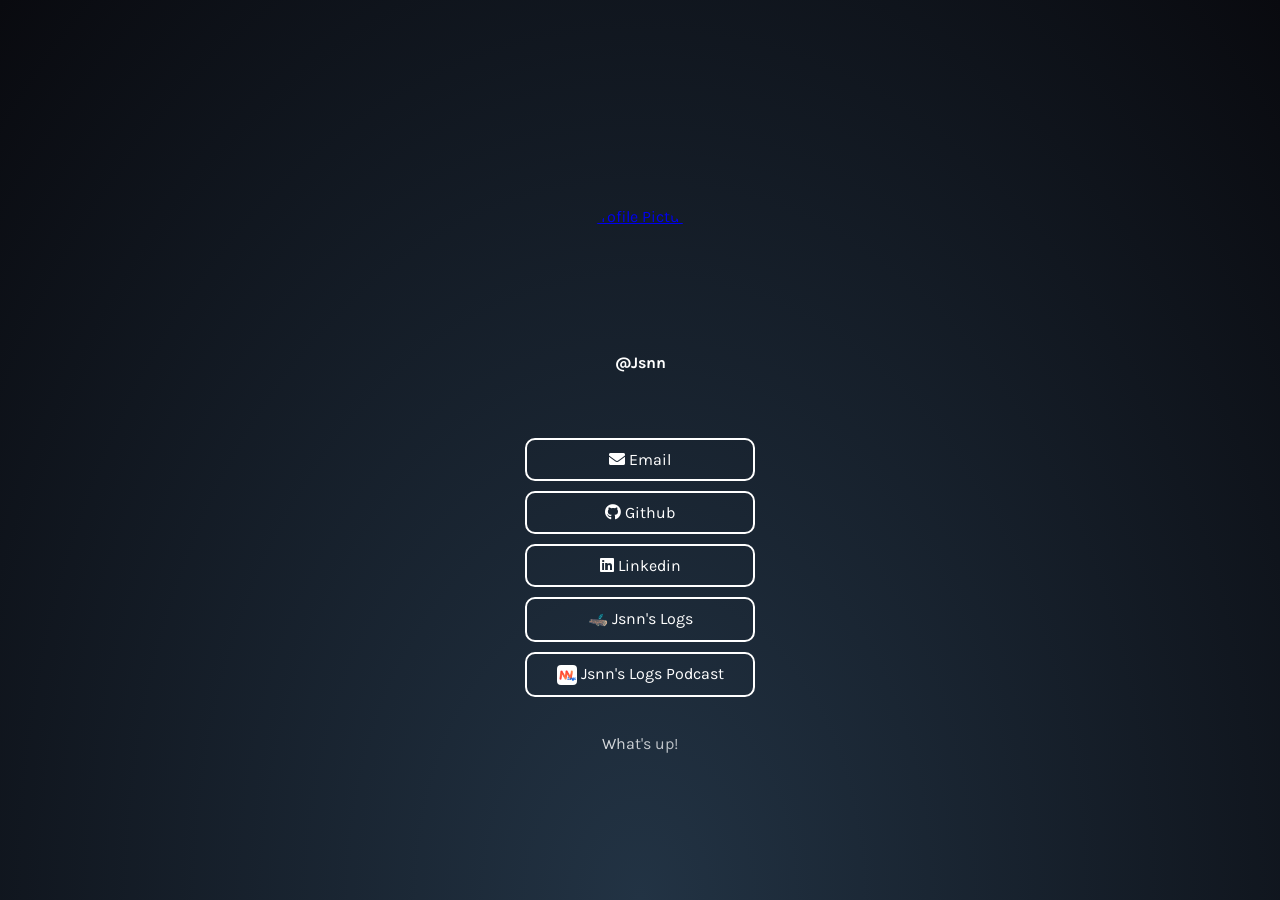
==== commit 1b929c10: "Added new links" ====
--- a/index.html
+++ b/index.html
@@ -1,51 +1,64 @@
 <!DOCTYPE html>
 <html lang="en">
-  <head>
-    <meta charset="UTF-8">
-    <meta name="viewport" content="width=device-width, initial-scale=1.0">
-    <title>Jason Lu | Linktree</title>
-    <!-- Favicon -->
-    <link rel="icon" href="https://avatars.githubusercontent.com/u/87420538?v=4" type="image/x-icon" />
-    <!-- Font Awesome icons -->
-    <link rel="stylesheet" href="https://use.fontawesome.com/releases/v5.8.1/css/all.css">
-    <!-- Core theme CSS -->
-    <link rel="stylesheet" href="style.css">
-  </head>
+<!-- Meta description for SEO -->
+<meta name="description" content="Jsnn's Links">
+<meta name="keywords" content="Jason Lu, Jsnn, developer, blog, podcast, portfolio">
+<meta name="author" content="Jason Lu">
 
-  <body>
-    <a id="profilePicture" href="#popup">
-      <img src="https://avatars.githubusercontent.com/u/87420538?v=4" alt="Profile Picture">
+<head>
+  <meta charset="UTF-8">
+  <meta name="viewport" content="width=device-width, initial-scale=1.0">
+  <title>Jason Lu | Linktree</title>
+  <!-- Favicon -->
+  <link rel="icon" href="Blog logo.png" type="image/x-icon" />
+  <!-- Font Awesome icons -->
+  <link rel="stylesheet" href="https://use.fontawesome.com/releases/v5.8.1/css/all.css">
+  <!-- Core theme CSS -->
+  <link rel="stylesheet" href="style.css">
+</head>
+
+<body>
+  <a id="profilePicture" href="#popup">
+    <img src="https://avatars.githubusercontent.com/u/87420538?v=4" alt="Profile Picture">
+  </a>
+
+  <div class="overlay" id="popup">
+    <div class="popup">
+      <div class="popup-photo">
+        <a href="https://avatars.githubusercontent.com/u/87420538?v=4" target="_blank">
+          <img src="https://avatars.githubusercontent.com/u/87420538?v=4" alt="Profile Picture">
+        </a>
+      </div>
+      <a class="popup-close" onclick="history.back()">&times;</a>
+    </div>
+  </div>
+
+  <div id="userName">
+    @Jsnn
+  </div>
+
+  <div id="links">
+    <a class="link" href="mailto:jsnnmsc0421@gmail.com" target="_blank">
+      <i class="fas fa-envelope">&nbsp;</i>Email
     </a>
+    <a class="link" href="https://github.com/Jsnnmsc" target="_blank">
+      <i class="fab fa-github">&nbsp;</i>Github
+    </a>
+    <a class="link" href="https://www.linkedin.com/in/po-hsun-lu/" target="_blank">
+      <i class="fab fa-linkedin">&nbsp;</i>Linkedin
+    </a>
+    <a class="link" href="https://www.jsnnlogs.com/" target="_blank">
+      <img src="Blog logo.png" alt="Jsnn's Logs" style="height: 20px; vertical-align: middle;">&nbsp;Jsnn's Logs
+    </a>
+    <a class="link" href="https://open.spotify.com/show/6PC6JOdq05NxBNIUJz0nBE?si=cbfd5ce1fefa4b1d" target="_blank">
+      <img src="Podcast logo.png" alt="Jsnn's Logs Podcast"
+        style="height: 20px; vertical-align: middle; border-radius: 4px;">&nbsp;Jsnn's Logs Podcast
+    </a>
+  </div>
 
-    <div class="overlay" id="popup">
-      <div class="popup">
-        <div class="popup-photo">
-          <a href="https://avatars.githubusercontent.com/u/87420538?v=4" target="_blank">
-            <img src="https://avatars.githubusercontent.com/u/87420538?v=4" alt="Profile Picture">
-          </a>
-        </div>
-        <a class="popup-close" onclick="history.back()">&times;</a>
-      </div>
-    </div>
+  <div id="hashtag">
+    What's up!
+  </div>
+</body>
 
-    <div id="userName">
-      @Jsnn
-    </div>
-
-    <div id="links">
-      <a class="link" href="https://github.com/Jsnnmsc" target="_blank">
-        <i class="fab fa-github">&nbsp;</i>Github
-      </a>
-      <a class="link" href="https://www.linkedin.com/in/po-hsun-lu/" target="_blank">
-        <i class="fab fa-linkedin">&nbsp;</i>Linkedin
-      </a>
-      <a class="link" href="https://jsnnlogs.com/" target="_blank">
-        <img src="https://jsnnlogs.com/wp-content/uploads/2024/04/logs.png" alt="Personal Blog Logo" style="height: 20px; vertical-align: middle;">&nbsp;Personal Blog
-      </a>
-    </div>
-
-    <div id="hashtag">
-      What's up!
-    </div>
-  </body>
-</html>
+</html>
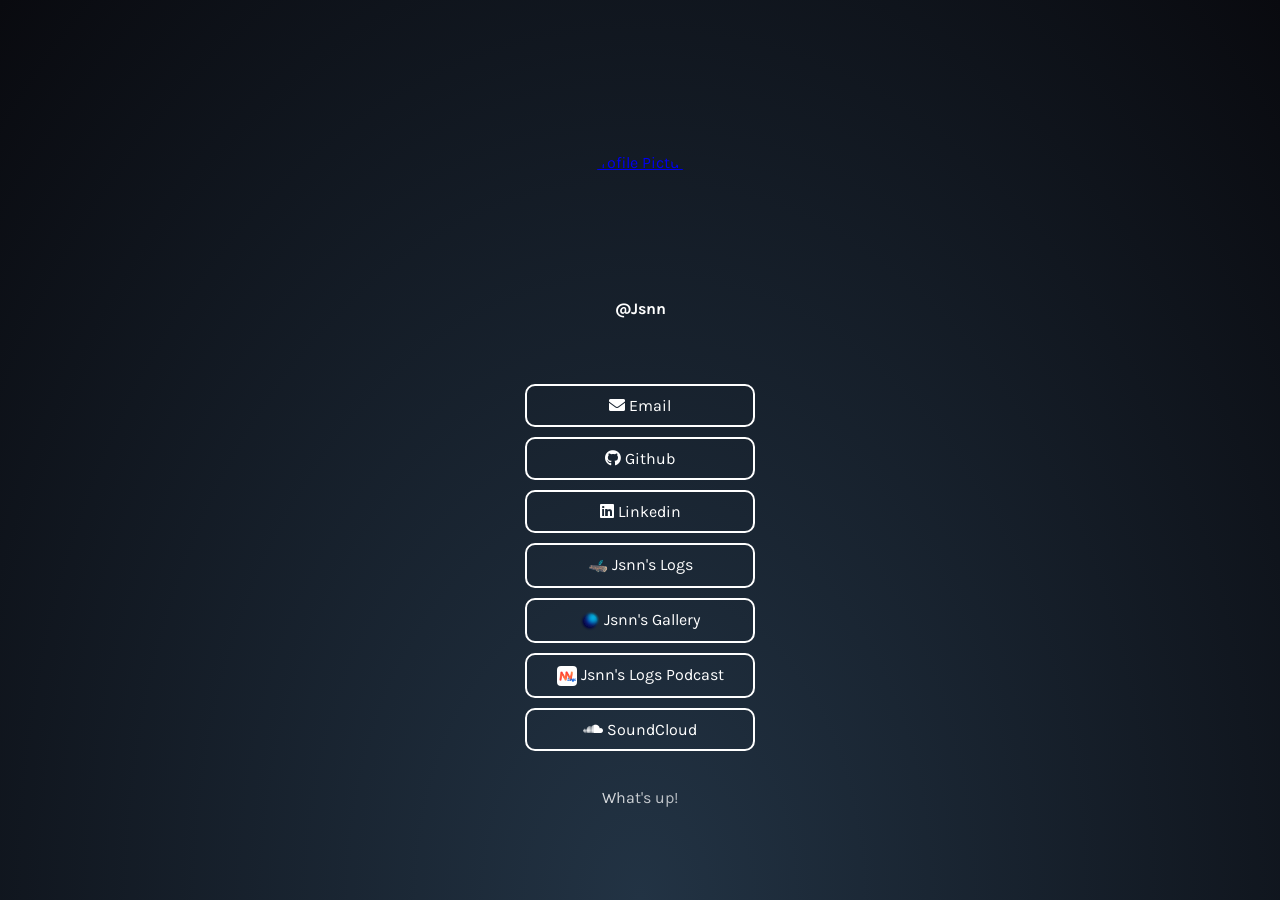
==== commit 2e253f60: "Add Gallery and SoundCloud links, smooth hover transition - Add Jsnn's Gallery link with icon below " ====
--- a/index.html
+++ b/index.html
@@ -50,9 +50,15 @@
     <a class="link" href="https://www.jsnnlogs.com/" target="_blank">
       <img src="Blog logo.png" alt="Jsnn's Logs" style="height: 20px; vertical-align: middle;">&nbsp;Jsnn's Logs
     </a>
+    <a class="link" href="https://gallery.jsnnlogs.com" target="_blank">
+      <img src="Gallery logo.svg" alt="Jsnn's Gallery" style="height: 20px; vertical-align: middle;">&nbsp;Jsnn's Gallery
+    </a>
     <a class="link" href="https://open.spotify.com/show/6PC6JOdq05NxBNIUJz0nBE?si=cbfd5ce1fefa4b1d" target="_blank">
       <img src="Podcast logo.png" alt="Jsnn's Logs Podcast"
         style="height: 20px; vertical-align: middle; border-radius: 4px;">&nbsp;Jsnn's Logs Podcast
+    </a>
+    <a class="link" href="https://on.soundcloud.com/S15JAb8P4PPSkVmFen" target="_blank">
+      <i class="fab fa-soundcloud">&nbsp;</i>SoundCloud
     </a>
   </div>
 
--- a/style.css
+++ b/style.css
@@ -72,7 +72,7 @@
     margin-bottom: 10px;
     padding: 10px; /* 17px */
     text-decoration: none;
-    /* transition: all .25s cubic-bezier(.08, .59, .29, .99); */
+    transition: background-color 0.4s ease-in-out, color 0.4s ease-in-out;
     -webkit-tap-highlight-color: transparent;
 }
 
@@ -80,7 +80,6 @@
     .link:hover {
         background-color: var(--accentColor);
         color: var(--bgColor);
-        transition: background-color 0.5s ease-out, color 0.5s ease-out;
     }
 }
 
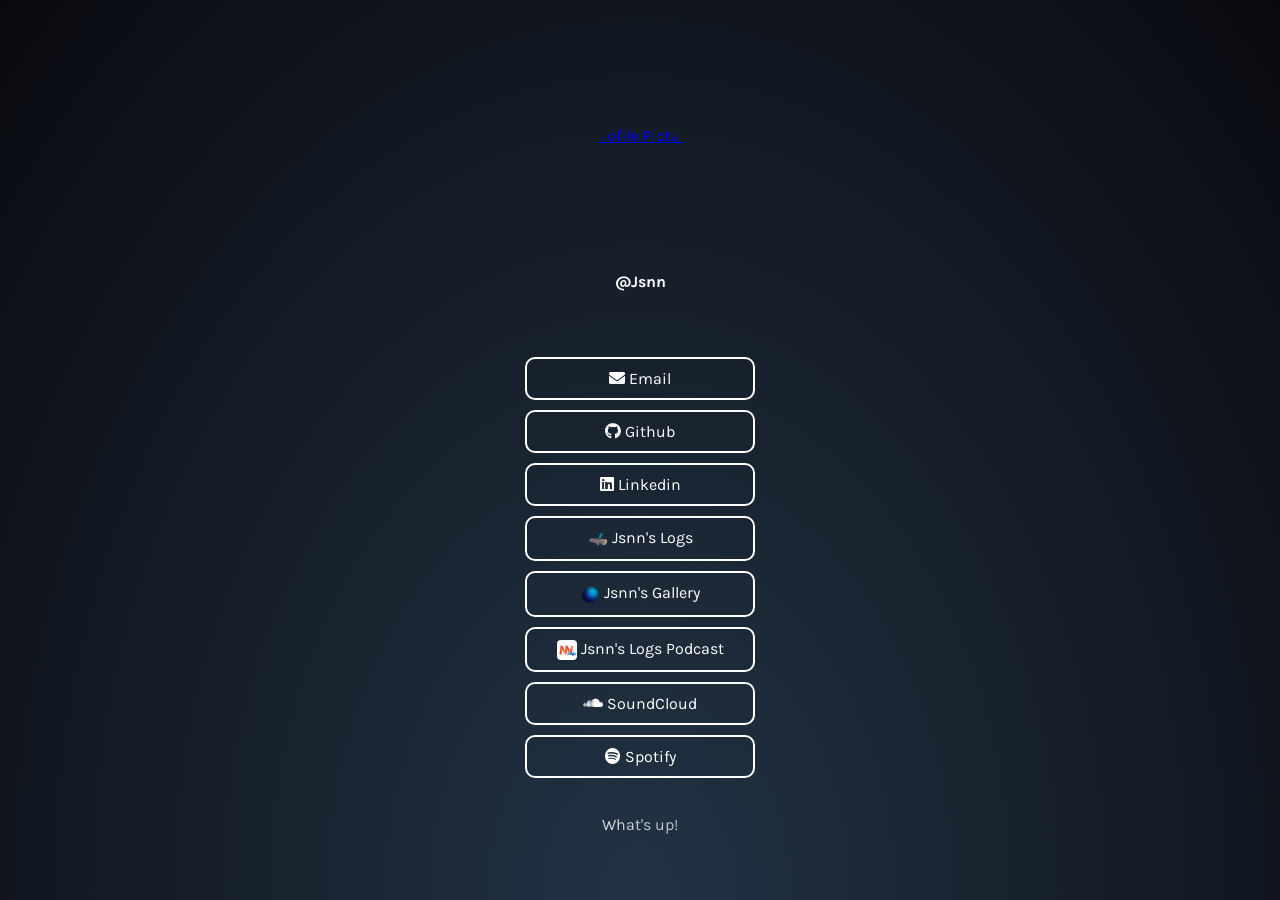
==== commit a425e8ab: "Add Spotify artist link" ====
--- a/index.html
+++ b/index.html
@@ -60,6 +60,9 @@
     <a class="link" href="https://on.soundcloud.com/S15JAb8P4PPSkVmFen" target="_blank">
       <i class="fab fa-soundcloud">&nbsp;</i>SoundCloud
     </a>
+    <a class="link" href="https://open.spotify.com/artist/3pf1uPqcPs9QVx8oL1crbI?si=jxy9AwVZTsOKog3gA6HJ9g" target="_blank">
+      <i class="fab fa-spotify">&nbsp;</i>Spotify
+    </a>
   </div>
 
   <div id="hashtag">
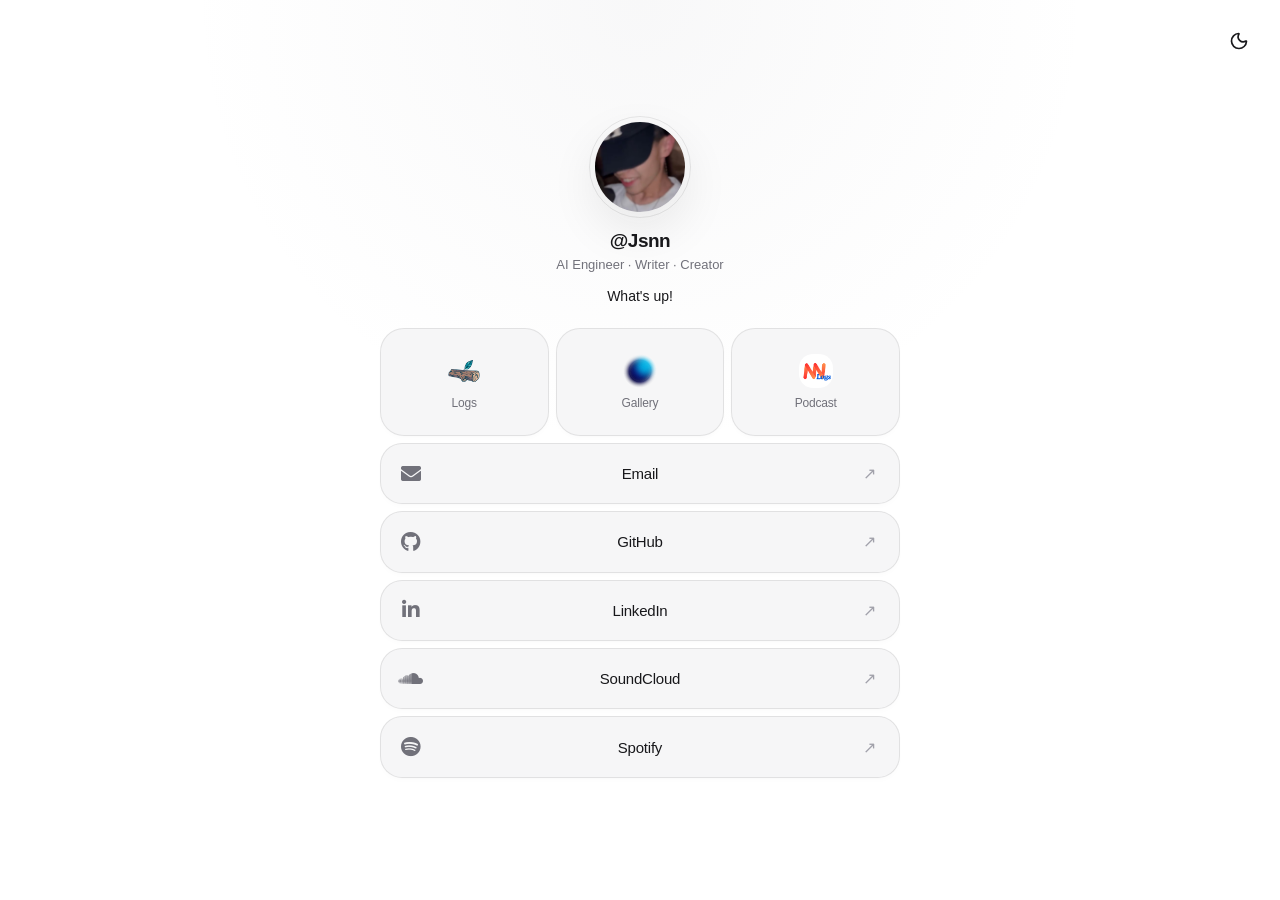
==== commit e68bd974: "Redesign links page - Rebuild layout and styling: theme toggle with persisted preference,   responsi" ====
--- a/index.html
+++ b/index.html
@@ -1,73 +1,126 @@
-<!DOCTYPE html>
-<html lang="en">
-<!-- Meta description for SEO -->
-<meta name="description" content="Jsnn's Links">
-<meta name="keywords" content="Jason Lu, Jsnn, developer, blog, podcast, portfolio">
-<meta name="author" content="Jason Lu">
+<!doctype html>
+<html lang="zh-Hant">
+  <head>
+    <meta charset="UTF-8" />
+    <meta name="viewport" content="width=device-width, initial-scale=1" />
+    <meta name="theme-color" content="#ffffff" />
+    <meta
+      name="description"
+      content="Jsnn — AI Engineer, writer, and creator. Find my writing, photography, music, and social links."
+    />
+    <meta name="keywords" content="Jason Lu, Jsnn, AI Engineer, blog, photography, podcast, music" />
+    <meta name="author" content="Jason Lu" />
 
-<head>
-  <meta charset="UTF-8">
-  <meta name="viewport" content="width=device-width, initial-scale=1.0">
-  <title>Jason Lu | Linktree</title>
-  <!-- Favicon -->
-  <link rel="icon" href="Blog logo.png" type="image/x-icon" />
-  <!-- Font Awesome icons -->
-  <link rel="stylesheet" href="https://use.fontawesome.com/releases/v5.8.1/css/all.css">
-  <!-- Core theme CSS -->
-  <link rel="stylesheet" href="style.css">
-</head>
+    <meta property="og:type" content="website" />
+    <meta property="og:url" content="https://jsnnmsc.github.io/" />
+    <meta property="og:title" content="Jsnn — Links &amp; Projects" />
+    <meta property="og:description" content="AI Engineer, writer, and creator. Come see what I'm making." />
+    <meta property="og:image" content="https://jsnnmsc.github.io/og.png" />
+    <meta property="og:image:width" content="1200" />
+    <meta property="og:image:height" content="630" />
+    <meta name="twitter:card" content="summary_large_image" />
+    <meta name="twitter:title" content="Jsnn — Links &amp; Projects" />
+    <meta name="twitter:description" content="AI Engineer, writer, and creator. Come see what I'm making." />
+    <meta name="twitter:image" content="https://jsnnmsc.github.io/og.png" />
 
-<body>
-  <a id="profilePicture" href="#popup">
-    <img src="https://avatars.githubusercontent.com/u/87420538?v=4" alt="Profile Picture">
-  </a>
+    <title>Jsnn — Links &amp; Projects</title>
+    <link rel="icon" href="Blog logo.png" type="image/png" />
+    <link rel="stylesheet" href="https://use.fontawesome.com/releases/v5.8.1/css/all.css" />
+    <link rel="stylesheet" href="style.css" />
 
-  <div class="overlay" id="popup">
-    <div class="popup">
-      <div class="popup-photo">
-        <a href="https://avatars.githubusercontent.com/u/87420538?v=4" target="_blank">
-          <img src="https://avatars.githubusercontent.com/u/87420538?v=4" alt="Profile Picture">
+    <script>
+      (() => {
+        const savedTheme = localStorage.getItem('theme');
+        const prefersDark = window.matchMedia('(prefers-color-scheme: dark)').matches;
+        if (savedTheme === 'dark' || (!savedTheme && prefersDark)) {
+          document.documentElement.classList.add('dark');
+        }
+      })();
+    </script>
+  </head>
+
+  <body>
+    <a class="skip-link" href="#links">Skip to links</a>
+
+    <button class="theme-toggle reveal" style="--delay: 40ms" type="button" aria-label="Switch to dark mode" data-theme-toggle>
+      <svg class="theme-icon theme-icon--moon" aria-hidden="true" viewBox="0 0 24 24" fill="none" stroke="currentColor" stroke-width="2" stroke-linecap="round" stroke-linejoin="round">
+        <path d="M20.985 12.486a9 9 0 1 1-9.473-9.472c.405-.022.617.46.402.803a6 6 0 0 0 8.268 8.268c.344-.215.825-.004.803.401"></path>
+      </svg>
+      <svg class="theme-icon theme-icon--sun" aria-hidden="true" viewBox="0 0 24 24" fill="none" stroke="currentColor" stroke-width="2" stroke-linecap="round" stroke-linejoin="round">
+        <circle cx="12" cy="12" r="4"></circle>
+        <path d="M12 2v2"></path>
+        <path d="M12 20v2"></path>
+        <path d="m4.93 4.93 1.41 1.41"></path>
+        <path d="m17.66 17.66 1.41 1.41"></path>
+        <path d="M2 12h2"></path>
+        <path d="M20 12h2"></path>
+        <path d="m6.34 17.66-1.41 1.41"></path>
+        <path d="m19.07 4.93-1.41 1.41"></path>
+      </svg>
+    </button>
+
+    <main class="profile-page">
+      <header class="profile-header">
+        <div class="avatar reveal" style="--delay: 80ms">
+          <img src="avatar.jpeg" alt="Jsnn" width="112" height="112" />
+        </div>
+
+        <h1 class="username reveal" style="--delay: 140ms">@Jsnn</h1>
+        <p class="role reveal" style="--delay: 160ms">AI Engineer · Writer · Creator</p>
+        <p class="greeting reveal" style="--delay: 180ms">What's up!</p>
+      </header>
+
+      <nav id="links" class="links" aria-label="Jsnn's links">
+        <div class="link-tiles">
+          <a class="link link--tile reveal" style="--delay: 220ms" href="https://www.jsnnlogs.com/" target="_blank" rel="noopener noreferrer" aria-label="Jsnn's Logs">
+            <span class="link-icon" aria-hidden="true"><img src="Blog logo.png" alt="" /></span>
+            <span class="link-label">Logs</span>
+          </a>
+
+          <a class="link link--tile reveal" style="--delay: 250ms" href="https://gallery.jsnnlogs.com" target="_blank" rel="noopener noreferrer" aria-label="Jsnn's Gallery">
+            <span class="link-icon" aria-hidden="true"><img src="Gallery logo.svg" alt="" /></span>
+            <span class="link-label">Gallery</span>
+          </a>
+
+          <a class="link link--tile reveal" style="--delay: 280ms" href="https://open.spotify.com/show/6PC6JOdq05NxBNIUJz0nBE?si=cbfd5ce1fefa4b1d" target="_blank" rel="noopener noreferrer" aria-label="Jsnn's Logs Podcast">
+            <span class="link-icon" aria-hidden="true"><img class="link-icon__rounded" src="Podcast logo.png" alt="" /></span>
+            <span class="link-label">Podcast</span>
+          </a>
+        </div>
+
+        <a class="link reveal" style="--delay: 320ms" href="mailto:jsnnmsc0421@gmail.com">
+          <span class="link-icon" aria-hidden="true"><i class="fas fa-envelope"></i></span>
+          <span class="link-label">Email</span>
+          <span class="link-arrow" aria-hidden="true">↗</span>
         </a>
-      </div>
-      <a class="popup-close" onclick="history.back()">&times;</a>
-    </div>
-  </div>
 
-  <div id="userName">
-    @Jsnn
-  </div>
+        <a class="link reveal" style="--delay: 350ms" href="https://github.com/Jsnnmsc" target="_blank" rel="noopener noreferrer">
+          <span class="link-icon" aria-hidden="true"><i class="fab fa-github"></i></span>
+          <span class="link-label">GitHub</span>
+          <span class="link-arrow" aria-hidden="true">↗</span>
+        </a>
 
-  <div id="links">
-    <a class="link" href="mailto:jsnnmsc0421@gmail.com" target="_blank">
-      <i class="fas fa-envelope">&nbsp;</i>Email
-    </a>
-    <a class="link" href="https://github.com/Jsnnmsc" target="_blank">
-      <i class="fab fa-github">&nbsp;</i>Github
-    </a>
-    <a class="link" href="https://www.linkedin.com/in/po-hsun-lu/" target="_blank">
-      <i class="fab fa-linkedin">&nbsp;</i>Linkedin
-    </a>
-    <a class="link" href="https://www.jsnnlogs.com/" target="_blank">
-      <img src="Blog logo.png" alt="Jsnn's Logs" style="height: 20px; vertical-align: middle;">&nbsp;Jsnn's Logs
-    </a>
-    <a class="link" href="https://gallery.jsnnlogs.com" target="_blank">
-      <img src="Gallery logo.svg" alt="Jsnn's Gallery" style="height: 20px; vertical-align: middle;">&nbsp;Jsnn's Gallery
-    </a>
-    <a class="link" href="https://open.spotify.com/show/6PC6JOdq05NxBNIUJz0nBE?si=cbfd5ce1fefa4b1d" target="_blank">
-      <img src="Podcast logo.png" alt="Jsnn's Logs Podcast"
-        style="height: 20px; vertical-align: middle; border-radius: 4px;">&nbsp;Jsnn's Logs Podcast
-    </a>
-    <a class="link" href="https://on.soundcloud.com/S15JAb8P4PPSkVmFen" target="_blank">
-      <i class="fab fa-soundcloud">&nbsp;</i>SoundCloud
-    </a>
-    <a class="link" href="https://open.spotify.com/artist/3pf1uPqcPs9QVx8oL1crbI?si=jxy9AwVZTsOKog3gA6HJ9g" target="_blank">
-      <i class="fab fa-spotify">&nbsp;</i>Spotify
-    </a>
-  </div>
+        <a class="link reveal" style="--delay: 380ms" href="https://www.linkedin.com/in/po-hsun-lu/" target="_blank" rel="noopener noreferrer">
+          <span class="link-icon" aria-hidden="true"><i class="fab fa-linkedin-in"></i></span>
+          <span class="link-label">LinkedIn</span>
+          <span class="link-arrow" aria-hidden="true">↗</span>
+        </a>
 
-  <div id="hashtag">
-    What's up!
-  </div>
-</body>
+        <a class="link reveal" style="--delay: 410ms" href="https://on.soundcloud.com/S15JAb8P4PPSkVmFen" target="_blank" rel="noopener noreferrer">
+          <span class="link-icon" aria-hidden="true"><i class="fab fa-soundcloud"></i></span>
+          <span class="link-label">SoundCloud</span>
+          <span class="link-arrow" aria-hidden="true">↗</span>
+        </a>
 
-</html>+        <a class="link reveal" style="--delay: 440ms" href="https://open.spotify.com/artist/3pf1uPqcPs9QVx8oL1crbI?si=jxy9AwVZTsOKog3gA6HJ9g" target="_blank" rel="noopener noreferrer">
+          <span class="link-icon" aria-hidden="true"><i class="fab fa-spotify"></i></span>
+          <span class="link-label">Spotify</span>
+          <span class="link-arrow" aria-hidden="true">↗</span>
+        </a>
+      </nav>
+
+    </main>
+
+    <script src="script.js"></script>
+  </body>
+</html>
--- a/style.css
+++ b/style.css
@@ -1,808 +1,443 @@
-@import url('https://fonts.googleapis.com/css?family=Karla:400,700&display=swap');
-
 :root {
-    --bgColor: #223344;
-    --bgColor2: #090a0f;
-    --accentColor: #FFF;
-    --font: 'Karla', sans-serif;
-    --delay: .3s;
+  color-scheme: light;
+  --page: #ffffff;
+  --surface: rgba(244, 244, 245, 0.76);
+  --surface-hover: rgba(228, 228, 231, 0.82);
+  --ink: #18181b;
+  --muted: #71717a;
+  --faint: #a1a1aa;
+  --line: rgba(24, 24, 27, 0.09);
+  --line-strong: rgba(24, 24, 27, 0.16);
+  --shadow: 0 18px 50px rgba(24, 24, 27, 0.09);
+  --rest-shadow:
+    0 1px 1px -0.5px rgba(24, 24, 27, 0.02),
+    0 3px 6px -2px rgba(24, 24, 27, 0.025);
+  --hover-shadow:
+    0 1px 1.5px -0.5px rgba(24, 24, 27, 0.035),
+    0 4px 8px -3px rgba(24, 24, 27, 0.05),
+    0 10px 20px -6px rgba(24, 24, 27, 0.06),
+    0 22px 40px -14px rgba(24, 24, 27, 0.07),
+    inset 0 1px 0 rgba(255, 255, 255, 0.55);
+  --control-shadow: 0 4px 12px rgba(24, 24, 27, 0.07), 0 1px 2px rgba(24, 24, 27, 0.04);
+  --ease: cubic-bezier(0.22, 1, 0.36, 1);
+}
+
+html.dark {
+  color-scheme: dark;
+  --page: #27272a;
+  --surface: rgba(255, 255, 255, 0.065);
+  --surface-hover: rgba(255, 255, 255, 0.11);
+  --ink: #f4f4f5;
+  --muted: #b4b4bc;
+  --faint: #85858e;
+  --line: rgba(255, 255, 255, 0.09);
+  --line-strong: rgba(255, 255, 255, 0.17);
+  --shadow: 0 22px 60px rgba(0, 0, 0, 0.24);
+  --rest-shadow:
+    0 1px 1px -0.5px rgba(0, 0, 0, 0.12),
+    0 3px 7px -2px rgba(0, 0, 0, 0.14);
+  --hover-shadow:
+    0 1px 1.5px -0.5px rgba(0, 0, 0, 0.2),
+    0 4px 9px -3px rgba(0, 0, 0, 0.22),
+    0 11px 22px -6px rgba(0, 0, 0, 0.2),
+    0 24px 45px -14px rgba(0, 0, 0, 0.22),
+    inset 0 1px 0 rgba(255, 255, 255, 0.07);
+  --control-shadow: 0 5px 16px rgba(0, 0, 0, 0.2), 0 1px 2px rgba(0, 0, 0, 0.16);
+}
+
+* {
+  box-sizing: border-box;
+}
+
+html {
+  min-width: 320px;
+  height: 100%;
+  overflow: hidden;
+  background: var(--page);
+  overscroll-behavior: none;
 }
 
 body {
-    margin: 0;
-    padding: 0;
-    min-height: 100vh;
-    font-family: var(--font);
-    background: radial-gradient(ellipse at bottom, var(--bgColor) 0%, var(--bgColor2) 100%);
-    /* background-image: url('https://bit.ly/3nFVqJh'); */
+  min-width: 320px;
+  height: 100%;
+  margin: 0;
+  overflow: hidden;
+  background:
+    radial-gradient(circle at 50% 0%, rgba(161, 161, 170, 0.075), transparent 28rem),
+    var(--page);
+  color: var(--ink);
+  font-family: -apple-system, BlinkMacSystemFont, "Segoe UI", Helvetica, Arial, sans-serif;
+  -webkit-font-smoothing: antialiased;
+  text-rendering: optimizeLegibility;
+  transition: background-color 180ms ease, color 180ms ease;
+}
+
+a {
+  color: inherit;
+}
+
+button,
+a {
+  -webkit-tap-highlight-color: transparent;
+}
+
+button {
+  font: inherit;
+}
+
+.skip-link {
+  position: fixed;
+  top: 12px;
+  left: 12px;
+  z-index: 100;
+  padding: 10px 14px;
+  border-radius: 999px;
+  background: var(--ink);
+  color: var(--page);
+  text-decoration: none;
+  transform: translateY(-160%);
+}
+
+.skip-link:focus {
+  transform: translateY(0);
+}
+
+.theme-toggle {
+  position: fixed;
+  top: 22px;
+  right: 22px;
+  z-index: 10;
+  display: grid;
+  width: 38px;
+  height: 38px;
+  padding: 8px;
+  place-items: center;
+  border: 1px solid transparent;
+  border-radius: 50%;
+  background: transparent;
+  color: var(--ink);
+  cursor: pointer;
+  transition: background-color 300ms ease, border-color 300ms ease, backdrop-filter 300ms ease, transform 250ms var(--ease);
+}
+
+.theme-toggle:hover {
+  border-color: rgba(0, 0, 0, 0.1);
+  background: rgba(0, 0, 0, 0.08);
+  backdrop-filter: blur(12px);
+  -webkit-backdrop-filter: blur(12px);
+  box-shadow: var(--control-shadow);
+}
+
+.dark .theme-toggle:hover {
+  border-color: rgba(255, 255, 255, 0.15);
+  background: rgba(255, 255, 255, 0.1);
+}
+
+.theme-toggle:active {
+  transform: scale(0.9);
+}
+
+.theme-icon {
+  display: block;
+  width: 20px;
+  height: 20px;
+  flex: none;
+}
+
+.theme-icon--sun {
+  display: none;
+}
+
+.dark .theme-icon--moon {
+  display: none;
+}
+
+.dark .theme-icon--sun {
+  display: block;
+}
+
+.profile-page {
+  --avatar-size: clamp(52px, 10vh, 96px);
+  --link-height: clamp(36px, 6.8vh, 64px);
+  --link-gap: clamp(2px, 0.8vh, 9px);
+  display: flex;
+  width: min(calc(100% - 32px), 520px);
+  height: 100vh;
+  height: 100svh;
+  margin: 0 auto;
+  padding: clamp(16px, 3vh, 30px) 0;
+  flex-direction: column;
+  justify-content: center;
+}
+
+.profile-header {
+  display: flex;
+  flex-direction: column;
+  align-items: center;
+  text-align: center;
+}
+
+.avatar {
+  position: relative;
+  width: var(--avatar-size);
+  height: var(--avatar-size);
+  margin: 0;
+  overflow: visible;
+  border-radius: 50%;
+}
+
+.avatar::before {
+  position: absolute;
+  inset: -6px;
+  z-index: -1;
+  border: 1px solid var(--line);
+  border-radius: inherit;
+  content: "";
+}
+
+.avatar img {
+  display: block;
+  width: 100%;
+  height: 100%;
+  border-radius: inherit;
+  object-fit: cover;
+  object-position: 50% 50%;
+  box-shadow: var(--shadow);
+}
+
+.username {
+  margin: clamp(12px, 2vh, 18px) 0 0;
+  font-size: 19px;
+  font-weight: 560;
+  letter-spacing: -0.025em;
+  line-height: 1.2;
+}
+
+.role {
+  margin: 4px 0 0;
+  color: var(--muted);
+  font-size: 13px;
+  font-weight: 350;
+}
+
+.greeting {
+  margin: 0;
+  padding: clamp(10px, 1.8vh, 18px) 0 clamp(16px, 2.6vh, 26px);
+  color: var(--ink);
+  font-size: 14px;
+  font-weight: 500;
+}
+
+.links {
+  display: grid;
+  gap: var(--link-gap);
+}
+
+.link {
+  position: relative;
+  display: grid;
+  height: var(--link-height);
+  min-height: 0;
+  grid-template-columns: calc(var(--link-height) - 16px) 1fr calc(var(--link-height) - 16px);
+  align-items: center;
+  padding: 7px;
+  border: 1px solid var(--line);
+  border-radius: 22px;
+  background: var(--surface);
+  box-shadow: var(--rest-shadow);
+  text-decoration: none;
+  backdrop-filter: blur(14px);
+  transition: transform 420ms var(--ease), background-color 250ms ease, border-color 250ms ease, box-shadow 420ms var(--ease);
+}
+
+.link:hover {
+  z-index: 1;
+  border-color: var(--line-strong);
+  background: var(--surface-hover);
+  box-shadow: var(--hover-shadow);
+  transform: translateY(-2px);
+  transition-duration: 260ms, 180ms, 180ms, 260ms;
+}
+
+.link:active {
+  transform: scale(0.99);
+}
+
+.link-tiles {
+  display: grid;
+  grid-template-columns: repeat(3, 1fr);
+  gap: var(--link-gap);
+}
+
+.link--tile {
+  height: clamp(72px, 12.5vh, 108px);
+  padding: 8px;
+  gap: clamp(4px, 0.9vh, 8px);
+  grid-template-columns: none;
+  grid-auto-rows: auto;
+  align-content: center;
+  justify-items: center;
+  border-radius: 24px;
+}
+
+.link--tile .link-icon {
+  width: clamp(24px, 4.6vh, 34px);
+  height: clamp(24px, 4.6vh, 34px);
+  border-radius: 14px;
+}
+
+.link--tile .link-icon img {
+  width: 100%;
+  height: 100%;
+}
+
+.link--tile .link-icon img.link-icon__rounded {
+  border-radius: 12px;
+}
+
+.link--tile .link-label {
+  max-width: 100%;
+  padding: 0 4px;
+  color: var(--muted);
+  font-size: 12px;
+  font-weight: 500;
+}
+
+.link-icon,
+.link-arrow {
+  display: grid;
+  width: calc(var(--link-height) - 16px);
+  height: calc(var(--link-height) - 16px);
+  place-items: center;
+  border-radius: 15px;
+}
+
+.link-icon {
+  overflow: hidden;
+}
+
+.link-icon img {
+  display: block;
+  width: clamp(16px, calc(var(--link-height) - 22px), 28px);
+  height: clamp(16px, calc(var(--link-height) - 22px), 28px);
+  object-fit: contain;
+}
+
+.link-icon img.link-icon__rounded {
+  border-radius: 8px;
+}
+
+.link-icon i {
+  color: var(--muted);
+  font-size: 20px;
+}
+
+.link-label {
+  overflow: hidden;
+  padding: 0 10px;
+  font-size: 15px;
+  font-weight: 520;
+  letter-spacing: -0.015em;
+  text-align: center;
+  text-overflow: ellipsis;
+  white-space: nowrap;
+}
+
+.link-arrow {
+  color: var(--faint);
+  font-size: 16px;
+}
+
+.reveal {
+  opacity: 0;
+  animation: reveal 700ms var(--ease) var(--delay, 0ms) forwards;
+}
+
+@keyframes reveal {
+  from {
     opacity: 0;
-    animation: 1s ease-out var(--delay) 1 transitionAnimation; /* duration/timing-function/delay/iterations/name */
-    animation-fill-mode: forwards;
-    background-repeat: no-repeat;
-    background-size: cover;
-    position: relative;
-
-
-    display: flex;
-    flex-direction: column;
-    align-items: center;
-    justify-content: center;
-}
-
-#profilePicture, #profilePicture img {
-    position: relative;
-    width: 128px;
-    height: 128px;
-    display: block;
-    margin: 40px auto 20px;
-    border-radius: 50%;
-    -webkit-tap-highlight-color: transparent;
-}
-
-#userName {
-    color: var(--accentColor);
-    font-size: 1rem;
-    font-weight: bold;
-    line-height: 6;
-    display: block;
-    font-family: var(--font);
-    width: 100%;
-    text-align: center;
-    text-decoration: none;
-}
-
-#links {
-    max-width: 675px;
-    width: 250px;
-    display: block;
-    margin: 27px auto;
-}
-
-.link {
-    position: relative;
-    background-color: transparent;
-    color: var(--accentColor);
-    border: solid var(--accentColor) 2px;
-    border-radius: 10px;
-    font-size: 1rem;
-    text-align: center;
-    display: block;
-    margin-left: 10px;
-    margin-right: 10px;
-    margin-bottom: 10px;
-    padding: 10px; /* 17px */
-    text-decoration: none;
-    transition: background-color 0.4s ease-in-out, color 0.4s ease-in-out;
-    -webkit-tap-highlight-color: transparent;
-}
-
-@media (hover: hover) {
-    .link:hover {
-        background-color: var(--accentColor);
-        color: var(--bgColor);
-    }
-}
-
-.link:active {
-    background-color: var(--accentColor);
-    color: var(--bgColor);
-}
-
-#hashtag {
-    position: relative;
-    padding-bottom: 20px;
-    color: var(--accentColor);
-    font-size: 1rem;
-    display: block;
-    font-family: var(--font);
-    width: 100%;
-    text-align: center;
-
-    /*  animation   */
-    overflow: hidden;
-    background: linear-gradient(90deg, var(--bgColor), var(--accentColor), var(--bgColor));
-    background-repeat: no-repeat;
-    background-size: 80%;
-    animation: animate 3s linear var(--delay) infinite;
-    -webkit-background-clip: text;
-    background-clip: text;
-    -webkit-text-fill-color: rgba(255, 255, 255, 0);
-}
-
-
-/*-------------------------animations-----------------------*/
-@keyframes transitionAnimation {
-    0% {
-        opacity: 0;
-        transform: translateY(-10px);
-    }
-    100% {
-        opacity: 1;
-        transform: translateY(0);
-    }
-}
-
-@keyframes animate {
-    0% {
-      background-position: -500%;
-    }
-    100% {
-      background-position: 500%;
-    }
-}
-
-@keyframes animStar {
-    from {
-        transform: translateY(0px);
-    }
-    to {
-        transform: translateY(-2000px);
-    }
-}
-
-
-/*-------------------------popup------------------------*/
-/* credits: https://www.youtube.com/watch?v=lAS2glU0xlc */
-.overlay {
-    display: flex;
-    align-items: center;
-    justify-content: center;
-    position: fixed;
-    top: 0;
-    bottom: 0;
-    left: 0;
-    right: 0;
-    background-color: rgba(0, 0, 0, 0.7);
-    z-index: 2;
-    visibility: hidden;
-    opacity: 0;
-    overflow: hidden;
-    transition: .5s ease-in-out;
-}
-
-.popup {
-    position: relative;
-    top: -43%;
-    /* right: -100vh; */
-    display: flex;
-    flex-direction: column;
-    align-items: center;
-    max-width: 400px;
-    /* max-height: 500px; */
-    width: auto;
-    height: auto;
-    margin: 56px;
-    background-color: var(--bgColor);
-    /* transform: rotate(32deg); */
-    transform: scale(0);
-    transition: .5s ease-in-out;
-}
-
-.popup-quote {
-    font-family : Baskerville, Georgia, serif;
-    font-style : italic;
-    position: flex;
-    color: var(--accentColor);
-    padding: 20px;
-    text-align: center;
-    font-size: 1rem;
-}
-
-.popup-photo {
-    display: flex;
-    width: 100%;
-    height: 100%;
-}
-
-.popup-photo img {
-    width: 100%;
-    height: 100%;
-}
-
-.overlay:target {
-    visibility: visible;
+    transform: translateY(12px);
+  }
+  to {
     opacity: 1;
-}
-
-.overlay:target .popup {
-    transform: scale(1);
-    top: 0;
-    /* right: 0; */
-    /* transform: rotate(0); */
-}
-
-.popup-close {
-    position: absolute;
-    right: -1rem;
-    top: -1rem;
-    width: 3rem;
-    height: 3rem;
-    font-size: 1.7rem;
-    font-weight: 400;
-    border-radius: 100%;
-    background-color: var(--bgColor);
-    z-index: 4;
-    color: var(--accentColor);
-    line-height: 2.7rem;
-    text-align: center;
-    cursor: pointer;
-    text-decoration: none;
-    -webkit-tap-highlight-color: transparent;
-}
-
-@media (hover: hover) {
-    .popup-close:hover {
-        background-color: var(--accentColor);
-        color: var(--bgColor);
-    }
-}
-
-.popup-close:active {
-    background-color: var(--accentColor);
-    color: var(--bgColor);
-}
-
-
-/*-----------------------parallax-----------------------*/
-/* credits: https://www.youtube.com/watch?v=aywzn9cf-_U */
-#stars1 {
-    width: 1px;
-    height: 1px;
-    background: transparent;
-    animation: animStar 120s linear infinite;
-
-    box-shadow: 779px 1331px #fff, 324px 42px #fff, 303px 586px #fff,
-    1312px 276px #fff, 451px 625px #fff, 521px 1931px #fff, 1087px 1871px #fff,
-    36px 1546px #fff, 132px 934px #fff, 1698px 901px #fff, 1418px 664px #fff,
-    1448px 1157px #fff, 1084px 232px #fff, 347px 1776px #fff, 1722px 243px #fff,
-    1629px 835px #fff, 479px 969px #fff, 1231px 960px #fff, 586px 384px #fff,
-    164px 527px #fff, 8px 646px #fff, 1150px 1126px #fff, 665px 1357px #fff,
-    1556px 1982px #fff, 1260px 1961px #fff, 1675px 1741px #fff,
-    1843px 1514px #fff, 718px 1628px #fff, 242px 1343px #fff, 1497px 1880px #fff,
-    1364px 230px #fff, 1739px 1302px #fff, 636px 959px #fff, 304px 686px #fff,
-    614px 751px #fff, 1935px 816px #fff, 1428px 60px #fff, 355px 335px #fff,
-    1594px 158px #fff, 90px 60px #fff, 1553px 162px #fff, 1239px 1825px #fff,
-    1945px 587px #fff, 749px 1785px #fff, 1987px 1172px #fff, 1301px 1237px #fff,
-    1039px 342px #fff, 1585px 1481px #fff, 995px 1048px #fff, 524px 932px #fff,
-    214px 413px #fff, 1701px 1300px #fff, 1037px 1613px #fff, 1871px 996px #fff,
-    1360px 1635px #fff, 1110px 1313px #fff, 412px 1783px #fff, 1949px 177px #fff,
-    903px 1854px #fff, 700px 1936px #fff, 378px 125px #fff, 308px 834px #fff,
-    1118px 962px #fff, 1350px 1929px #fff, 781px 1811px #fff, 561px 137px #fff,
-    757px 1148px #fff, 1670px 1979px #fff, 343px 739px #fff, 945px 795px #fff,
-    576px 1903px #fff, 1078px 1436px #fff, 1583px 450px #fff, 1366px 474px #fff,
-    297px 1873px #fff, 192px 162px #fff, 1624px 1633px #fff, 59px 453px #fff,
-    82px 1872px #fff, 1933px 498px #fff, 1966px 1974px #fff, 1975px 1688px #fff,
-    779px 314px #fff, 1858px 1543px #fff, 73px 1507px #fff, 1693px 975px #fff,
-    1683px 108px #fff, 1768px 1654px #fff, 654px 14px #fff, 494px 171px #fff,
-    1689px 1895px #fff, 1660px 263px #fff, 1031px 903px #fff, 1203px 1393px #fff,
-    1333px 1421px #fff, 1113px 41px #fff, 1206px 1645px #fff, 1325px 1635px #fff,
-    142px 388px #fff, 572px 215px #fff, 1535px 296px #fff, 1419px 407px #fff,
-    1379px 1003px #fff, 329px 469px #fff, 1791px 1652px #fff, 935px 1802px #fff,
-    1330px 1820px #fff, 421px 1933px #fff, 828px 365px #fff, 275px 316px #fff,
-    707px 960px #fff, 1605px 1554px #fff, 625px 58px #fff, 717px 1697px #fff,
-    1669px 246px #fff, 1925px 322px #fff, 1154px 1803px #fff, 1929px 295px #fff,
-    1248px 240px #fff, 1045px 1755px #fff, 166px 942px #fff, 1888px 1773px #fff,
-    678px 1963px #fff, 1370px 569px #fff, 1974px 1400px #fff, 1786px 460px #fff,
-    51px 307px #fff, 784px 1400px #fff, 730px 1258px #fff, 1712px 393px #fff,
-    416px 170px #fff, 1797px 1932px #fff, 572px 219px #fff, 1557px 1856px #fff,
-    218px 8px #fff, 348px 1334px #fff, 469px 413px #fff, 385px 1738px #fff,
-    1357px 1818px #fff, 240px 942px #fff, 248px 1847px #fff, 1535px 806px #fff,
-    236px 1514px #fff, 1429px 1556px #fff, 73px 1633px #fff, 1398px 1121px #fff,
-    671px 1301px #fff, 1404px 1663px #fff, 740px 1018px #fff, 1600px 377px #fff,
-    785px 514px #fff, 112px 1084px #fff, 1915px 1887px #fff, 1463px 1848px #fff,
-    687px 1115px #fff, 1268px 1768px #fff, 1729px 1425px #fff,
-    1284px 1022px #fff, 801px 974px #fff, 1975px 1317px #fff, 1354px 834px #fff,
-    1446px 1484px #fff, 1283px 1786px #fff, 11px 523px #fff, 1842px 236px #fff,
-    1355px 654px #fff, 429px 7px #fff, 1033px 1128px #fff, 157px 297px #fff,
-    545px 635px #fff, 52px 1080px #fff, 827px 1520px #fff, 1121px 490px #fff,
-    9px 309px #fff, 1744px 1586px #fff, 1014px 417px #fff, 1534px 524px #fff,
-    958px 552px #fff, 1403px 1496px #fff, 387px 703px #fff, 1522px 548px #fff,
-    1355px 282px #fff, 1532px 601px #fff, 1838px 790px #fff, 290px 259px #fff,
-    295px 598px #fff, 1601px 539px #fff, 1561px 1272px #fff, 34px 1922px #fff,
-    1024px 543px #fff, 467px 369px #fff, 722px 333px #fff, 1976px 1255px #fff,
-    766px 983px #fff, 1582px 1285px #fff, 12px 512px #fff, 617px 1410px #fff,
-    682px 577px #fff, 1334px 1438px #fff, 439px 327px #fff, 1617px 1661px #fff,
-    673px 129px #fff, 794px 941px #fff, 1386px 1902px #fff, 37px 1353px #fff,
-    1467px 1353px #fff, 416px 18px #fff, 187px 344px #fff, 200px 1898px #fff,
-    1491px 1619px #fff, 811px 347px #fff, 924px 1827px #fff, 945px 217px #fff,
-    1735px 1228px #fff, 379px 1890px #fff, 79px 761px #fff, 825px 1837px #fff,
-    1980px 1558px #fff, 1308px 1573px #fff, 1488px 1726px #fff,
-    382px 1208px #fff, 522px 595px #fff, 1277px 1898px #fff, 354px 552px #fff,
-    161px 1784px #fff, 614px 251px #fff, 526px 1576px #fff, 17px 212px #fff,
-    179px 996px #fff, 467px 1208px #fff, 1944px 1838px #fff, 1140px 1093px #fff,
-    858px 1007px #fff, 200px 1064px #fff, 423px 1964px #fff, 1945px 439px #fff,
-    1377px 689px #fff, 1120px 1437px #fff, 1876px 668px #fff, 907px 1324px #fff,
-    343px 1976px #fff, 1816px 1501px #fff, 1849px 177px #fff, 647px 91px #fff,
-    1984px 1012px #fff, 1336px 1300px #fff, 128px 648px #fff, 305px 1060px #fff,
-    1324px 826px #fff, 1263px 1314px #fff, 1801px 629px #fff, 1614px 1555px #fff,
-    1634px 90px #fff, 1603px 452px #fff, 891px 1984px #fff, 1556px 1906px #fff,
-    121px 68px #fff, 1676px 1714px #fff, 516px 936px #fff, 1947px 1492px #fff,
-    1455px 1519px #fff, 45px 602px #fff, 205px 1039px #fff, 793px 172px #fff,
-    1562px 1739px #fff, 1056px 110px #fff, 1512px 379px #fff, 1795px 1621px #fff,
-    1848px 607px #fff, 262px 1719px #fff, 477px 991px #fff, 483px 883px #fff,
-    1239px 1197px #fff, 1496px 647px #fff, 1649px 25px #fff, 1491px 1946px #fff,
-    119px 996px #fff, 179px 1472px #fff, 1341px 808px #fff, 1565px 1700px #fff,
-    407px 1544px #fff, 1754px 357px #fff, 1288px 981px #fff, 902px 1997px #fff,
-    1755px 1668px #fff, 186px 877px #fff, 1202px 1882px #fff, 461px 1213px #fff,
-    1400px 748px #fff, 1969px 1899px #fff, 809px 522px #fff, 514px 1219px #fff,
-    374px 275px #fff, 938px 1973px #fff, 357px 552px #fff, 144px 1722px #fff,
-    1572px 912px #fff, 402px 1858px #fff, 1544px 1195px #fff, 667px 1257px #fff,
-    727px 1496px #fff, 993px 232px #fff, 1772px 313px #fff, 1040px 1590px #fff,
-    1204px 1973px #fff, 1268px 79px #fff, 1555px 1048px #fff, 986px 1707px #fff,
-    978px 1710px #fff, 713px 360px #fff, 407px 863px #fff, 461px 736px #fff,
-    284px 1608px #fff, 103px 430px #fff, 1283px 1319px #fff, 977px 1186px #fff,
-    1966px 1516px #fff, 1287px 1129px #fff, 70px 1098px #fff, 1189px 889px #fff,
-    1126px 1734px #fff, 309px 1292px #fff, 879px 764px #fff, 65px 473px #fff,
-    1003px 1959px #fff, 658px 791px #fff, 402px 1576px #fff, 35px 622px #fff,
-    529px 1589px #fff, 164px 666px #fff, 1876px 1290px #fff, 1541px 526px #fff,
-    270px 1297px #fff, 440px 865px #fff, 1500px 802px #fff, 182px 1754px #fff,
-    1264px 892px #fff, 272px 1249px #fff, 1289px 1535px #fff, 190px 1646px #fff,
-    955px 242px #fff, 1456px 1597px #fff, 1727px 1983px #fff, 635px 801px #fff,
-    226px 455px #fff, 1396px 1710px #fff, 849px 1863px #fff, 237px 1264px #fff,
-    839px 140px #fff, 1122px 735px #fff, 1280px 15px #fff, 1318px 242px #fff,
-    1819px 1148px #fff, 333px 1392px #fff, 1949px 553px #fff, 1878px 1332px #fff,
-    467px 548px #fff, 1812px 1082px #fff, 1067px 193px #fff, 243px 156px #fff,
-    483px 1616px #fff, 1714px 933px #fff, 759px 1800px #fff, 1822px 995px #fff,
-    1877px 572px #fff, 581px 1084px #fff, 107px 732px #fff, 642px 1837px #fff,
-    166px 1493px #fff, 1555px 198px #fff, 819px 307px #fff, 947px 345px #fff,
-    827px 224px #fff, 927px 1394px #fff, 540px 467px #fff, 1093px 405px #fff,
-    1140px 927px #fff, 130px 529px #fff, 33px 1980px #fff, 1147px 1663px #fff,
-    1616px 1436px #fff, 528px 710px #fff, 798px 1100px #fff, 505px 1480px #fff,
-    899px 641px #fff, 1909px 1949px #fff, 1311px 964px #fff, 979px 1301px #fff,
-    1393px 969px #fff, 1793px 1886px #fff, 292px 357px #fff, 1196px 1718px #fff,
-    1290px 1994px #fff, 537px 1973px #fff, 1181px 1674px #fff,
-    1740px 1566px #fff, 1307px 265px #fff, 922px 522px #fff, 1892px 472px #fff,
-    384px 1746px #fff, 392px 1098px #fff, 647px 548px #fff, 390px 1498px #fff,
-    1246px 138px #fff, 730px 876px #fff, 192px 1472px #fff, 1790px 1789px #fff,
-    928px 311px #fff, 1253px 1647px #fff, 747px 1921px #fff, 1561px 1025px #fff,
-    1533px 1292px #fff, 1985px 195px #fff, 728px 729px #fff, 1712px 1936px #fff,
-    512px 1717px #fff, 1528px 483px #fff, 313px 1642px #fff, 281px 1849px #fff,
-    1212px 799px #fff, 435px 1191px #fff, 1422px 611px #fff, 1718px 1964px #fff,
-    411px 944px #fff, 210px 636px #fff, 1502px 1295px #fff, 1434px 349px #fff,
-    769px 60px #fff, 747px 1053px #fff, 789px 504px #fff, 1436px 1264px #fff,
-    1893px 1225px #fff, 1394px 1788px #fff, 1108px 1317px #fff,
-    1673px 1395px #fff, 854px 1010px #fff, 1705px 80px #fff, 1858px 148px #fff,
-    1729px 344px #fff, 1388px 664px #fff, 895px 406px #fff, 1479px 157px #fff,
-    1441px 1157px #fff, 552px 1900px #fff, 516px 364px #fff, 1647px 189px #fff,
-    1427px 1071px #fff, 785px 729px #fff, 1080px 1710px #fff, 504px 204px #fff,
-    1177px 1622px #fff, 657px 34px #fff, 1296px 1099px #fff, 248px 180px #fff,
-    1212px 1568px #fff, 667px 1562px #fff, 695px 841px #fff, 1608px 1247px #fff,
-    751px 882px #fff, 87px 167px #fff, 607px 1368px #fff, 1363px 1203px #fff,
-    1836px 317px #fff, 1668px 1703px #fff, 830px 1154px #fff, 1721px 1398px #fff,
-    1601px 1280px #fff, 976px 874px #fff, 1743px 254px #fff, 1020px 1815px #fff,
-    1670px 1766px #fff, 1890px 735px #fff, 1379px 136px #fff, 1864px 695px #fff,
-    206px 965px #fff, 1404px 1932px #fff, 1923px 1360px #fff, 247px 682px #fff,
-    519px 1708px #fff, 645px 750px #fff, 1164px 1204px #fff, 834px 323px #fff,
-    172px 1350px #fff, 213px 972px #fff, 1837px 190px #fff, 285px 1806px #fff,
-    1047px 1299px #fff, 1548px 825px #fff, 1730px 324px #fff, 1346px 1909px #fff,
-    772px 270px #fff, 345px 1190px #fff, 478px 1433px #fff, 1479px 25px #fff,
-    1994px 1830px #fff, 1744px 732px #fff, 20px 1635px #fff, 690px 1795px #fff,
-    1594px 569px #fff, 579px 245px #fff, 1398px 733px #fff, 408px 1352px #fff,
-    1774px 120px #fff, 1152px 1370px #fff, 1698px 1810px #fff, 710px 1450px #fff,
-    665px 286px #fff, 493px 1720px #fff, 786px 5px #fff, 637px 1140px #fff,
-    764px 324px #fff, 927px 310px #fff, 938px 1424px #fff, 1884px 744px #fff,
-    913px 462px #fff, 1831px 1936px #fff, 1527px 249px #fff, 36px 1381px #fff,
-    1597px 581px #fff, 1530px 355px #fff, 949px 459px #fff, 799px 828px #fff,
-    242px 1471px #fff, 654px 797px #fff, 796px 594px #fff, 1365px 678px #fff,
-    752px 23px #fff, 1630px 541px #fff, 982px 72px #fff, 1733px 1831px #fff,
-    21px 412px #fff, 775px 998px #fff, 335px 1945px #fff, 264px 583px #fff,
-    158px 1311px #fff, 528px 164px #fff, 1978px 574px #fff, 717px 1203px #fff,
-    734px 1591px #fff, 1555px 820px #fff, 16px 1943px #fff, 1625px 1177px #fff,
-    1236px 690px #fff, 1585px 1590px #fff, 1737px 1728px #fff, 721px 698px #fff,
-    1804px 1186px #fff, 166px 980px #fff, 1850px 230px #fff, 330px 1712px #fff,
-    95px 797px #fff, 1948px 1078px #fff, 469px 939px #fff, 1269px 1899px #fff,
-    955px 1220px #fff, 1137px 1075px #fff, 312px 1293px #fff, 986px 1762px #fff,
-    1103px 1238px #fff, 428px 1993px #fff, 355px 570px #fff, 977px 1836px #fff,
-    1395px 1092px #fff, 276px 913px #fff, 1743px 656px #fff, 773px 502px #fff,
-    1686px 1322px #fff, 1516px 1945px #fff, 1334px 501px #fff, 266px 156px #fff,
-    455px 655px #fff, 798px 72px #fff, 1059px 1259px #fff, 1402px 1687px #fff,
-    236px 1329px #fff, 1455px 786px #fff, 146px 1228px #fff, 1851px 823px #fff,
-    1062px 100px #fff, 1220px 953px #fff, 20px 1826px #fff, 36px 1063px #fff,
-    1525px 338px #fff, 790px 1521px #fff, 741px 1099px #fff, 288px 1489px #fff,
-    700px 1060px #fff, 390px 1071px #fff, 411px 1036px #fff, 1853px 1072px #fff,
-    1446px 1085px #fff, 1164px 874px #fff, 924px 925px #fff, 291px 271px #fff,
-    1257px 1964px #fff, 1580px 1352px #fff, 1507px 1216px #fff, 211px 956px #fff,
-    985px 1195px #fff, 975px 1640px #fff, 518px 101px #fff, 663px 1395px #fff,
-    914px 532px #fff, 145px 1320px #fff, 69px 1397px #fff, 982px 523px #fff,
-    257px 725px #fff, 1599px 831px #fff, 1636px 1513px #fff, 1250px 1158px #fff,
-    1132px 604px #fff, 183px 102px #fff, 1057px 318px #fff, 1247px 1835px #fff,
-    1983px 1110px #fff, 1077px 1455px #fff, 921px 1770px #fff, 806px 1350px #fff,
-    1938px 1992px #fff, 855px 1260px #fff, 902px 1345px #fff, 658px 1908px #fff,
-    1845px 679px #fff, 712px 1482px #fff, 595px 950px #fff, 1784px 1992px #fff,
-    1847px 1785px #fff, 691px 1004px #fff, 175px 1179px #fff, 1666px 1911px #fff,
-    41px 61px #fff, 971px 1080px #fff, 1830px 1450px #fff, 1351px 1518px #fff,
-    1257px 99px #fff, 1395px 1498px #fff, 1117px 252px #fff, 1779px 597px #fff,
-    1346px 729px #fff, 1108px 1144px #fff, 402px 691px #fff, 72px 496px #fff,
-    1673px 1604px #fff, 1497px 974px #fff, 1865px 1664px #fff, 88px 806px #fff,
-    918px 77px #fff, 244px 1118px #fff, 256px 1820px #fff, 1851px 1840px #fff,
-    605px 1851px #fff, 634px 383px #fff, 865px 37px #fff, 943px 1024px #fff,
-    1951px 177px #fff, 1097px 523px #fff, 985px 1700px #fff, 1243px 122px #fff,
-    768px 1070px #fff, 468px 194px #fff, 320px 1867px #fff, 1850px 185px #fff,
-    380px 1616px #fff, 468px 1294px #fff, 1122px 1743px #fff, 884px 299px #fff,
-    1300px 1917px #fff, 1860px 396px #fff, 1270px 990px #fff, 529px 733px #fff,
-    1975px 1347px #fff, 1885px 685px #fff, 226px 506px #fff, 651px 878px #fff,
-    1323px 680px #fff, 1284px 680px #fff, 238px 1967px #fff, 911px 174px #fff,
-    1111px 521px #fff, 1150px 85px #fff, 794px 502px #fff, 484px 1856px #fff,
-    1809px 368px #fff, 112px 953px #fff, 590px 1009px #fff, 1655px 311px #fff,
-    100px 1026px #fff, 1803px 352px #fff, 865px 306px #fff, 1077px 1019px #fff,
-    1335px 872px #fff, 1647px 1298px #fff, 1233px 1387px #fff, 698px 1036px #fff,
-    659px 1860px #fff, 388px 1412px #fff, 1212px 458px #fff, 755px 1468px #fff,
-    696px 1654px #fff, 1144px 60px #fff;
-}
-
-#stars1:after {
-    content: '';
-    position: absolute;
-    top: auto;
-    width: 1px;
-    height: 1px;
-    background: transparent;
-
-    box-shadow: 779px 1331px #fff, 324px 42px #fff, 303px 586px #fff,
-    1312px 276px #fff, 451px 625px #fff, 521px 1931px #fff, 1087px 1871px #fff,
-    36px 1546px #fff, 132px 934px #fff, 1698px 901px #fff, 1418px 664px #fff,
-    1448px 1157px #fff, 1084px 232px #fff, 347px 1776px #fff, 1722px 243px #fff,
-    1629px 835px #fff, 479px 969px #fff, 1231px 960px #fff, 586px 384px #fff,
-    164px 527px #fff, 8px 646px #fff, 1150px 1126px #fff, 665px 1357px #fff,
-    1556px 1982px #fff, 1260px 1961px #fff, 1675px 1741px #fff,
-    1843px 1514px #fff, 718px 1628px #fff, 242px 1343px #fff, 1497px 1880px #fff,
-    1364px 230px #fff, 1739px 1302px #fff, 636px 959px #fff, 304px 686px #fff,
-    614px 751px #fff, 1935px 816px #fff, 1428px 60px #fff, 355px 335px #fff,
-    1594px 158px #fff, 90px 60px #fff, 1553px 162px #fff, 1239px 1825px #fff,
-    1945px 587px #fff, 749px 1785px #fff, 1987px 1172px #fff, 1301px 1237px #fff,
-    1039px 342px #fff, 1585px 1481px #fff, 995px 1048px #fff, 524px 932px #fff,
-    214px 413px #fff, 1701px 1300px #fff, 1037px 1613px #fff, 1871px 996px #fff,
-    1360px 1635px #fff, 1110px 1313px #fff, 412px 1783px #fff, 1949px 177px #fff,
-    903px 1854px #fff, 700px 1936px #fff, 378px 125px #fff, 308px 834px #fff,
-    1118px 962px #fff, 1350px 1929px #fff, 781px 1811px #fff, 561px 137px #fff,
-    757px 1148px #fff, 1670px 1979px #fff, 343px 739px #fff, 945px 795px #fff,
-    576px 1903px #fff, 1078px 1436px #fff, 1583px 450px #fff, 1366px 474px #fff,
-    297px 1873px #fff, 192px 162px #fff, 1624px 1633px #fff, 59px 453px #fff,
-    82px 1872px #fff, 1933px 498px #fff, 1966px 1974px #fff, 1975px 1688px #fff,
-    779px 314px #fff, 1858px 1543px #fff, 73px 1507px #fff, 1693px 975px #fff,
-    1683px 108px #fff, 1768px 1654px #fff, 654px 14px #fff, 494px 171px #fff,
-    1689px 1895px #fff, 1660px 263px #fff, 1031px 903px #fff, 1203px 1393px #fff,
-    1333px 1421px #fff, 1113px 41px #fff, 1206px 1645px #fff, 1325px 1635px #fff,
-    142px 388px #fff, 572px 215px #fff, 1535px 296px #fff, 1419px 407px #fff,
-    1379px 1003px #fff, 329px 469px #fff, 1791px 1652px #fff, 935px 1802px #fff,
-    1330px 1820px #fff, 421px 1933px #fff, 828px 365px #fff, 275px 316px #fff,
-    707px 960px #fff, 1605px 1554px #fff, 625px 58px #fff, 717px 1697px #fff,
-    1669px 246px #fff, 1925px 322px #fff, 1154px 1803px #fff, 1929px 295px #fff,
-    1248px 240px #fff, 1045px 1755px #fff, 166px 942px #fff, 1888px 1773px #fff,
-    678px 1963px #fff, 1370px 569px #fff, 1974px 1400px #fff, 1786px 460px #fff,
-    51px 307px #fff, 784px 1400px #fff, 730px 1258px #fff, 1712px 393px #fff,
-    416px 170px #fff, 1797px 1932px #fff, 572px 219px #fff, 1557px 1856px #fff,
-    218px 8px #fff, 348px 1334px #fff, 469px 413px #fff, 385px 1738px #fff,
-    1357px 1818px #fff, 240px 942px #fff, 248px 1847px #fff, 1535px 806px #fff,
-    236px 1514px #fff, 1429px 1556px #fff, 73px 1633px #fff, 1398px 1121px #fff,
-    671px 1301px #fff, 1404px 1663px #fff, 740px 1018px #fff, 1600px 377px #fff,
-    785px 514px #fff, 112px 1084px #fff, 1915px 1887px #fff, 1463px 1848px #fff,
-    687px 1115px #fff, 1268px 1768px #fff, 1729px 1425px #fff,
-    1284px 1022px #fff, 801px 974px #fff, 1975px 1317px #fff, 1354px 834px #fff,
-    1446px 1484px #fff, 1283px 1786px #fff, 11px 523px #fff, 1842px 236px #fff,
-    1355px 654px #fff, 429px 7px #fff, 1033px 1128px #fff, 157px 297px #fff,
-    545px 635px #fff, 52px 1080px #fff, 827px 1520px #fff, 1121px 490px #fff,
-    9px 309px #fff, 1744px 1586px #fff, 1014px 417px #fff, 1534px 524px #fff,
-    958px 552px #fff, 1403px 1496px #fff, 387px 703px #fff, 1522px 548px #fff,
-    1355px 282px #fff, 1532px 601px #fff, 1838px 790px #fff, 290px 259px #fff,
-    295px 598px #fff, 1601px 539px #fff, 1561px 1272px #fff, 34px 1922px #fff,
-    1024px 543px #fff, 467px 369px #fff, 722px 333px #fff, 1976px 1255px #fff,
-    766px 983px #fff, 1582px 1285px #fff, 12px 512px #fff, 617px 1410px #fff,
-    682px 577px #fff, 1334px 1438px #fff, 439px 327px #fff, 1617px 1661px #fff,
-    673px 129px #fff, 794px 941px #fff, 1386px 1902px #fff, 37px 1353px #fff,
-    1467px 1353px #fff, 416px 18px #fff, 187px 344px #fff, 200px 1898px #fff,
-    1491px 1619px #fff, 811px 347px #fff, 924px 1827px #fff, 945px 217px #fff,
-    1735px 1228px #fff, 379px 1890px #fff, 79px 761px #fff, 825px 1837px #fff,
-    1980px 1558px #fff, 1308px 1573px #fff, 1488px 1726px #fff,
-    382px 1208px #fff, 522px 595px #fff, 1277px 1898px #fff, 354px 552px #fff,
-    161px 1784px #fff, 614px 251px #fff, 526px 1576px #fff, 17px 212px #fff,
-    179px 996px #fff, 467px 1208px #fff, 1944px 1838px #fff, 1140px 1093px #fff,
-    858px 1007px #fff, 200px 1064px #fff, 423px 1964px #fff, 1945px 439px #fff,
-    1377px 689px #fff, 1120px 1437px #fff, 1876px 668px #fff, 907px 1324px #fff,
-    343px 1976px #fff, 1816px 1501px #fff, 1849px 177px #fff, 647px 91px #fff,
-    1984px 1012px #fff, 1336px 1300px #fff, 128px 648px #fff, 305px 1060px #fff,
-    1324px 826px #fff, 1263px 1314px #fff, 1801px 629px #fff, 1614px 1555px #fff,
-    1634px 90px #fff, 1603px 452px #fff, 891px 1984px #fff, 1556px 1906px #fff,
-    121px 68px #fff, 1676px 1714px #fff, 516px 936px #fff, 1947px 1492px #fff,
-    1455px 1519px #fff, 45px 602px #fff, 205px 1039px #fff, 793px 172px #fff,
-    1562px 1739px #fff, 1056px 110px #fff, 1512px 379px #fff, 1795px 1621px #fff,
-    1848px 607px #fff, 262px 1719px #fff, 477px 991px #fff, 483px 883px #fff,
-    1239px 1197px #fff, 1496px 647px #fff, 1649px 25px #fff, 1491px 1946px #fff,
-    119px 996px #fff, 179px 1472px #fff, 1341px 808px #fff, 1565px 1700px #fff,
-    407px 1544px #fff, 1754px 357px #fff, 1288px 981px #fff, 902px 1997px #fff,
-    1755px 1668px #fff, 186px 877px #fff, 1202px 1882px #fff, 461px 1213px #fff,
-    1400px 748px #fff, 1969px 1899px #fff, 809px 522px #fff, 514px 1219px #fff,
-    374px 275px #fff, 938px 1973px #fff, 357px 552px #fff, 144px 1722px #fff,
-    1572px 912px #fff, 402px 1858px #fff, 1544px 1195px #fff, 667px 1257px #fff,
-    727px 1496px #fff, 993px 232px #fff, 1772px 313px #fff, 1040px 1590px #fff,
-    1204px 1973px #fff, 1268px 79px #fff, 1555px 1048px #fff, 986px 1707px #fff,
-    978px 1710px #fff, 713px 360px #fff, 407px 863px #fff, 461px 736px #fff,
-    284px 1608px #fff, 103px 430px #fff, 1283px 1319px #fff, 977px 1186px #fff,
-    1966px 1516px #fff, 1287px 1129px #fff, 70px 1098px #fff, 1189px 889px #fff,
-    1126px 1734px #fff, 309px 1292px #fff, 879px 764px #fff, 65px 473px #fff,
-    1003px 1959px #fff, 658px 791px #fff, 402px 1576px #fff, 35px 622px #fff,
-    529px 1589px #fff, 164px 666px #fff, 1876px 1290px #fff, 1541px 526px #fff,
-    270px 1297px #fff, 440px 865px #fff, 1500px 802px #fff, 182px 1754px #fff,
-    1264px 892px #fff, 272px 1249px #fff, 1289px 1535px #fff, 190px 1646px #fff,
-    955px 242px #fff, 1456px 1597px #fff, 1727px 1983px #fff, 635px 801px #fff,
-    226px 455px #fff, 1396px 1710px #fff, 849px 1863px #fff, 237px 1264px #fff,
-    839px 140px #fff, 1122px 735px #fff, 1280px 15px #fff, 1318px 242px #fff,
-    1819px 1148px #fff, 333px 1392px #fff, 1949px 553px #fff, 1878px 1332px #fff,
-    467px 548px #fff, 1812px 1082px #fff, 1067px 193px #fff, 243px 156px #fff,
-    483px 1616px #fff, 1714px 933px #fff, 759px 1800px #fff, 1822px 995px #fff,
-    1877px 572px #fff, 581px 1084px #fff, 107px 732px #fff, 642px 1837px #fff,
-    166px 1493px #fff, 1555px 198px #fff, 819px 307px #fff, 947px 345px #fff,
-    827px 224px #fff, 927px 1394px #fff, 540px 467px #fff, 1093px 405px #fff,
-    1140px 927px #fff, 130px 529px #fff, 33px 1980px #fff, 1147px 1663px #fff,
-    1616px 1436px #fff, 528px 710px #fff, 798px 1100px #fff, 505px 1480px #fff,
-    899px 641px #fff, 1909px 1949px #fff, 1311px 964px #fff, 979px 1301px #fff,
-    1393px 969px #fff, 1793px 1886px #fff, 292px 357px #fff, 1196px 1718px #fff,
-    1290px 1994px #fff, 537px 1973px #fff, 1181px 1674px #fff,
-    1740px 1566px #fff, 1307px 265px #fff, 922px 522px #fff, 1892px 472px #fff,
-    384px 1746px #fff, 392px 1098px #fff, 647px 548px #fff, 390px 1498px #fff,
-    1246px 138px #fff, 730px 876px #fff, 192px 1472px #fff, 1790px 1789px #fff,
-    928px 311px #fff, 1253px 1647px #fff, 747px 1921px #fff, 1561px 1025px #fff,
-    1533px 1292px #fff, 1985px 195px #fff, 728px 729px #fff, 1712px 1936px #fff,
-    512px 1717px #fff, 1528px 483px #fff, 313px 1642px #fff, 281px 1849px #fff,
-    1212px 799px #fff, 435px 1191px #fff, 1422px 611px #fff, 1718px 1964px #fff,
-    411px 944px #fff, 210px 636px #fff, 1502px 1295px #fff, 1434px 349px #fff,
-    769px 60px #fff, 747px 1053px #fff, 789px 504px #fff, 1436px 1264px #fff,
-    1893px 1225px #fff, 1394px 1788px #fff, 1108px 1317px #fff,
-    1673px 1395px #fff, 854px 1010px #fff, 1705px 80px #fff, 1858px 148px #fff,
-    1729px 344px #fff, 1388px 664px #fff, 895px 406px #fff, 1479px 157px #fff,
-    1441px 1157px #fff, 552px 1900px #fff, 516px 364px #fff, 1647px 189px #fff,
-    1427px 1071px #fff, 785px 729px #fff, 1080px 1710px #fff, 504px 204px #fff,
-    1177px 1622px #fff, 657px 34px #fff, 1296px 1099px #fff, 248px 180px #fff,
-    1212px 1568px #fff, 667px 1562px #fff, 695px 841px #fff, 1608px 1247px #fff,
-    751px 882px #fff, 87px 167px #fff, 607px 1368px #fff, 1363px 1203px #fff,
-    1836px 317px #fff, 1668px 1703px #fff, 830px 1154px #fff, 1721px 1398px #fff,
-    1601px 1280px #fff, 976px 874px #fff, 1743px 254px #fff, 1020px 1815px #fff,
-    1670px 1766px #fff, 1890px 735px #fff, 1379px 136px #fff, 1864px 695px #fff,
-    206px 965px #fff, 1404px 1932px #fff, 1923px 1360px #fff, 247px 682px #fff,
-    519px 1708px #fff, 645px 750px #fff, 1164px 1204px #fff, 834px 323px #fff,
-    172px 1350px #fff, 213px 972px #fff, 1837px 190px #fff, 285px 1806px #fff,
-    1047px 1299px #fff, 1548px 825px #fff, 1730px 324px #fff, 1346px 1909px #fff,
-    772px 270px #fff, 345px 1190px #fff, 478px 1433px #fff, 1479px 25px #fff,
-    1994px 1830px #fff, 1744px 732px #fff, 20px 1635px #fff, 690px 1795px #fff,
-    1594px 569px #fff, 579px 245px #fff, 1398px 733px #fff, 408px 1352px #fff,
-    1774px 120px #fff, 1152px 1370px #fff, 1698px 1810px #fff, 710px 1450px #fff,
-    665px 286px #fff, 493px 1720px #fff, 786px 5px #fff, 637px 1140px #fff,
-    764px 324px #fff, 927px 310px #fff, 938px 1424px #fff, 1884px 744px #fff,
-    913px 462px #fff, 1831px 1936px #fff, 1527px 249px #fff, 36px 1381px #fff,
-    1597px 581px #fff, 1530px 355px #fff, 949px 459px #fff, 799px 828px #fff,
-    242px 1471px #fff, 654px 797px #fff, 796px 594px #fff, 1365px 678px #fff,
-    752px 23px #fff, 1630px 541px #fff, 982px 72px #fff, 1733px 1831px #fff,
-    21px 412px #fff, 775px 998px #fff, 335px 1945px #fff, 264px 583px #fff,
-    158px 1311px #fff, 528px 164px #fff, 1978px 574px #fff, 717px 1203px #fff,
-    734px 1591px #fff, 1555px 820px #fff, 16px 1943px #fff, 1625px 1177px #fff,
-    1236px 690px #fff, 1585px 1590px #fff, 1737px 1728px #fff, 721px 698px #fff,
-    1804px 1186px #fff, 166px 980px #fff, 1850px 230px #fff, 330px 1712px #fff,
-    95px 797px #fff, 1948px 1078px #fff, 469px 939px #fff, 1269px 1899px #fff,
-    955px 1220px #fff, 1137px 1075px #fff, 312px 1293px #fff, 986px 1762px #fff,
-    1103px 1238px #fff, 428px 1993px #fff, 355px 570px #fff, 977px 1836px #fff,
-    1395px 1092px #fff, 276px 913px #fff, 1743px 656px #fff, 773px 502px #fff,
-    1686px 1322px #fff, 1516px 1945px #fff, 1334px 501px #fff, 266px 156px #fff,
-    455px 655px #fff, 798px 72px #fff, 1059px 1259px #fff, 1402px 1687px #fff,
-    236px 1329px #fff, 1455px 786px #fff, 146px 1228px #fff, 1851px 823px #fff,
-    1062px 100px #fff, 1220px 953px #fff, 20px 1826px #fff, 36px 1063px #fff,
-    1525px 338px #fff, 790px 1521px #fff, 741px 1099px #fff, 288px 1489px #fff,
-    700px 1060px #fff, 390px 1071px #fff, 411px 1036px #fff, 1853px 1072px #fff,
-    1446px 1085px #fff, 1164px 874px #fff, 924px 925px #fff, 291px 271px #fff,
-    1257px 1964px #fff, 1580px 1352px #fff, 1507px 1216px #fff, 211px 956px #fff,
-    985px 1195px #fff, 975px 1640px #fff, 518px 101px #fff, 663px 1395px #fff,
-    914px 532px #fff, 145px 1320px #fff, 69px 1397px #fff, 982px 523px #fff,
-    257px 725px #fff, 1599px 831px #fff, 1636px 1513px #fff, 1250px 1158px #fff,
-    1132px 604px #fff, 183px 102px #fff, 1057px 318px #fff, 1247px 1835px #fff,
-    1983px 1110px #fff, 1077px 1455px #fff, 921px 1770px #fff, 806px 1350px #fff,
-    1938px 1992px #fff, 855px 1260px #fff, 902px 1345px #fff, 658px 1908px #fff,
-    1845px 679px #fff, 712px 1482px #fff, 595px 950px #fff, 1784px 1992px #fff,
-    1847px 1785px #fff, 691px 1004px #fff, 175px 1179px #fff, 1666px 1911px #fff,
-    41px 61px #fff, 971px 1080px #fff, 1830px 1450px #fff, 1351px 1518px #fff,
-    1257px 99px #fff, 1395px 1498px #fff, 1117px 252px #fff, 1779px 597px #fff,
-    1346px 729px #fff, 1108px 1144px #fff, 402px 691px #fff, 72px 496px #fff,
-    1673px 1604px #fff, 1497px 974px #fff, 1865px 1664px #fff, 88px 806px #fff,
-    918px 77px #fff, 244px 1118px #fff, 256px 1820px #fff, 1851px 1840px #fff,
-    605px 1851px #fff, 634px 383px #fff, 865px 37px #fff, 943px 1024px #fff,
-    1951px 177px #fff, 1097px 523px #fff, 985px 1700px #fff, 1243px 122px #fff,
-    768px 1070px #fff, 468px 194px #fff, 320px 1867px #fff, 1850px 185px #fff,
-    380px 1616px #fff, 468px 1294px #fff, 1122px 1743px #fff, 884px 299px #fff,
-    1300px 1917px #fff, 1860px 396px #fff, 1270px 990px #fff, 529px 733px #fff,
-    1975px 1347px #fff, 1885px 685px #fff, 226px 506px #fff, 651px 878px #fff,
-    1323px 680px #fff, 1284px 680px #fff, 238px 1967px #fff, 911px 174px #fff,
-    1111px 521px #fff, 1150px 85px #fff, 794px 502px #fff, 484px 1856px #fff,
-    1809px 368px #fff, 112px 953px #fff, 590px 1009px #fff, 1655px 311px #fff,
-    100px 1026px #fff, 1803px 352px #fff, 865px 306px #fff, 1077px 1019px #fff,
-    1335px 872px #fff, 1647px 1298px #fff, 1233px 1387px #fff, 698px 1036px #fff,
-    659px 1860px #fff, 388px 1412px #fff, 1212px 458px #fff, 755px 1468px #fff,
-    696px 1654px #fff, 1144px 60px #fff;
-}
-
-#stars2 {
-    width: 2px;
-    height: 2px;
-    background: transparent;
-    animation: animStar 180s linear infinite;
-
-    box-shadow: 1448px 320px #fff, 1775px 1663px #fff, 332px 1364px #fff,
-    878px 340px #fff, 569px 1832px #fff, 1422px 1684px #fff, 1946px 1907px #fff,
-    121px 979px #fff, 1044px 1069px #fff, 463px 381px #fff, 423px 112px #fff,
-    523px 1179px #fff, 779px 654px #fff, 1398px 694px #fff, 1085px 1464px #fff,
-    1599px 1869px #fff, 801px 1882px #fff, 779px 1231px #fff, 552px 932px #fff,
-    1057px 1196px #fff, 282px 1280px #fff, 496px 1986px #fff, 1833px 1120px #fff,
-    1802px 1293px #fff, 6px 1696px #fff, 412px 1902px #fff, 605px 438px #fff,
-    24px 1212px #fff, 234px 1320px #fff, 544px 344px #fff, 1107px 170px #fff,
-    1603px 196px #fff, 905px 648px #fff, 68px 1458px #fff, 649px 1969px #fff,
-    744px 675px #fff, 1127px 478px #fff, 714px 1814px #fff, 1486px 526px #fff,
-    270px 1636px #fff, 1931px 149px #fff, 1807px 378px #fff, 8px 390px #fff,
-    1415px 699px #fff, 1473px 1211px #fff, 1590px 141px #fff, 270px 1705px #fff,
-    69px 1423px #fff, 1108px 1053px #fff, 1946px 128px #fff, 371px 371px #fff,
-    1490px 220px #fff, 357px 1885px #fff, 363px 363px #fff, 1896px 1256px #fff,
-    1979px 1050px #fff, 947px 1342px #fff, 1754px 242px #fff, 514px 974px #fff,
-    65px 1477px #fff, 1840px 547px #fff, 950px 695px #fff, 459px 1150px #fff,
-    1124px 1502px #fff, 481px 940px #fff, 680px 839px #fff, 797px 1169px #fff,
-    1977px 1491px #fff, 734px 1724px #fff, 210px 298px #fff, 816px 628px #fff,
-    686px 770px #fff, 1721px 267px #fff, 1663px 511px #fff, 1481px 1141px #fff,
-    582px 248px #fff, 1308px 953px #fff, 628px 657px #fff, 897px 1535px #fff,
-    270px 931px #fff, 791px 467px #fff, 1336px 1732px #fff, 1013px 1653px #fff,
-    1911px 956px #fff, 587px 816px #fff, 83px 456px #fff, 930px 1478px #fff,
-    1587px 1694px #fff, 614px 1200px #fff, 302px 1782px #fff, 1711px 1432px #fff,
-    443px 904px #fff, 1666px 714px #fff, 1588px 1167px #fff, 273px 1075px #fff,
-    1679px 461px #fff, 721px 664px #fff, 1202px 10px #fff, 166px 1126px #fff,
-    331px 1628px #fff, 430px 1565px #fff, 1585px 509px #fff, 640px 38px #fff,
-    822px 837px #fff, 1760px 1664px #fff, 1122px 1458px #fff, 398px 131px #fff,
-    689px 285px #fff, 460px 652px #fff, 1627px 365px #fff, 348px 1648px #fff,
-    819px 1946px #fff, 981px 1917px #fff, 323px 76px #fff, 979px 684px #fff,
-    887px 536px #fff, 1348px 1596px #fff, 1055px 666px #fff, 1402px 1797px #fff,
-    1300px 1055px #fff, 937px 238px #fff, 1474px 1815px #fff, 1144px 1710px #fff,
-    1629px 1087px #fff, 911px 919px #fff, 771px 819px #fff, 403px 720px #fff,
-    163px 736px #fff, 1062px 238px #fff, 1774px 818px #fff, 1874px 1178px #fff,
-    1177px 699px #fff, 1244px 1244px #fff, 1371px 58px #fff, 564px 1515px #fff,
-    1824px 487px #fff, 929px 702px #fff, 394px 1348px #fff, 1161px 641px #fff,
-    219px 1841px #fff, 358px 941px #fff, 140px 1759px #fff, 1019px 1345px #fff,
-    274px 436px #fff, 1433px 1605px #fff, 1798px 1426px #fff, 294px 1848px #fff,
-    1681px 1877px #fff, 1344px 1824px #fff, 1439px 1632px #fff,
-    161px 1012px #fff, 1308px 588px #fff, 1789px 582px #fff, 721px 1910px #fff,
-    318px 218px #fff, 607px 319px #fff, 495px 535px #fff, 1552px 1575px #fff,
-    1562px 67px #fff, 403px 926px #fff, 1096px 1800px #fff, 1814px 1709px #fff,
-    1882px 1831px #fff, 533px 46px #fff, 823px 969px #fff, 530px 165px #fff,
-    1030px 352px #fff, 1681px 313px #fff, 338px 115px #fff, 1607px 211px #fff,
-    1718px 1184px #fff, 1589px 659px #fff, 278px 355px #fff, 464px 1464px #fff,
-    1165px 277px #fff, 950px 694px #fff, 1746px 293px #fff, 793px 911px #fff,
-    528px 773px #fff, 1883px 1694px #fff, 748px 182px #fff, 1924px 1531px #fff,
-    100px 636px #fff, 1473px 1445px #fff, 1264px 1244px #fff, 850px 1377px #fff,
-    987px 1976px #fff, 933px 1761px #fff, 922px 1270px #fff, 500px 396px #fff,
-    1324px 8px #fff, 1967px 1814px #fff, 1072px 1401px #fff, 961px 37px #fff,
-    156px 81px #fff, 1915px 502px #fff, 1076px 1846px #fff, 152px 1669px #fff,
-    986px 1529px #fff, 1667px 1137px #fff;
-}
-
-#stars2:after {
-    content: '';
-    position: absolute;
-    top: auto;
-    width: 2px;
-    height: 2px;
-    background: transparent;
-
-    box-shadow: 1448px 320px #fff, 1775px 1663px #fff, 332px 1364px #fff,
-    878px 340px #fff, 569px 1832px #fff, 1422px 1684px #fff, 1946px 1907px #fff,
-    121px 979px #fff, 1044px 1069px #fff, 463px 381px #fff, 423px 112px #fff,
-    523px 1179px #fff, 779px 654px #fff, 1398px 694px #fff, 1085px 1464px #fff,
-    1599px 1869px #fff, 801px 1882px #fff, 779px 1231px #fff, 552px 932px #fff,
-    1057px 1196px #fff, 282px 1280px #fff, 496px 1986px #fff, 1833px 1120px #fff,
-    1802px 1293px #fff, 6px 1696px #fff, 412px 1902px #fff, 605px 438px #fff,
-    24px 1212px #fff, 234px 1320px #fff, 544px 344px #fff, 1107px 170px #fff,
-    1603px 196px #fff, 905px 648px #fff, 68px 1458px #fff, 649px 1969px #fff,
-    744px 675px #fff, 1127px 478px #fff, 714px 1814px #fff, 1486px 526px #fff,
-    270px 1636px #fff, 1931px 149px #fff, 1807px 378px #fff, 8px 390px #fff,
-    1415px 699px #fff, 1473px 1211px #fff, 1590px 141px #fff, 270px 1705px #fff,
-    69px 1423px #fff, 1108px 1053px #fff, 1946px 128px #fff, 371px 371px #fff,
-    1490px 220px #fff, 357px 1885px #fff, 363px 363px #fff, 1896px 1256px #fff,
-    1979px 1050px #fff, 947px 1342px #fff, 1754px 242px #fff, 514px 974px #fff,
-    65px 1477px #fff, 1840px 547px #fff, 950px 695px #fff, 459px 1150px #fff,
-    1124px 1502px #fff, 481px 940px #fff, 680px 839px #fff, 797px 1169px #fff,
-    1977px 1491px #fff, 734px 1724px #fff, 210px 298px #fff, 816px 628px #fff,
-    686px 770px #fff, 1721px 267px #fff, 1663px 511px #fff, 1481px 1141px #fff,
-    582px 248px #fff, 1308px 953px #fff, 628px 657px #fff, 897px 1535px #fff,
-    270px 931px #fff, 791px 467px #fff, 1336px 1732px #fff, 1013px 1653px #fff,
-    1911px 956px #fff, 587px 816px #fff, 83px 456px #fff, 930px 1478px #fff,
-    1587px 1694px #fff, 614px 1200px #fff, 302px 1782px #fff, 1711px 1432px #fff,
-    443px 904px #fff, 1666px 714px #fff, 1588px 1167px #fff, 273px 1075px #fff,
-    1679px 461px #fff, 721px 664px #fff, 1202px 10px #fff, 166px 1126px #fff,
-    331px 1628px #fff, 430px 1565px #fff, 1585px 509px #fff, 640px 38px #fff,
-    822px 837px #fff, 1760px 1664px #fff, 1122px 1458px #fff, 398px 131px #fff,
-    689px 285px #fff, 460px 652px #fff, 1627px 365px #fff, 348px 1648px #fff,
-    819px 1946px #fff, 981px 1917px #fff, 323px 76px #fff, 979px 684px #fff,
-    887px 536px #fff, 1348px 1596px #fff, 1055px 666px #fff, 1402px 1797px #fff,
-    1300px 1055px #fff, 937px 238px #fff, 1474px 1815px #fff, 1144px 1710px #fff,
-    1629px 1087px #fff, 911px 919px #fff, 771px 819px #fff, 403px 720px #fff,
-    163px 736px #fff, 1062px 238px #fff, 1774px 818px #fff, 1874px 1178px #fff,
-    1177px 699px #fff, 1244px 1244px #fff, 1371px 58px #fff, 564px 1515px #fff,
-    1824px 487px #fff, 929px 702px #fff, 394px 1348px #fff, 1161px 641px #fff,
-    219px 1841px #fff, 358px 941px #fff, 140px 1759px #fff, 1019px 1345px #fff,
-    274px 436px #fff, 1433px 1605px #fff, 1798px 1426px #fff, 294px 1848px #fff,
-    1681px 1877px #fff, 1344px 1824px #fff, 1439px 1632px #fff,
-    161px 1012px #fff, 1308px 588px #fff, 1789px 582px #fff, 721px 1910px #fff,
-    318px 218px #fff, 607px 319px #fff, 495px 535px #fff, 1552px 1575px #fff,
-    1562px 67px #fff, 403px 926px #fff, 1096px 1800px #fff, 1814px 1709px #fff,
-    1882px 1831px #fff, 533px 46px #fff, 823px 969px #fff, 530px 165px #fff,
-    1030px 352px #fff, 1681px 313px #fff, 338px 115px #fff, 1607px 211px #fff,
-    1718px 1184px #fff, 1589px 659px #fff, 278px 355px #fff, 464px 1464px #fff,
-    1165px 277px #fff, 950px 694px #fff, 1746px 293px #fff, 793px 911px #fff,
-    528px 773px #fff, 1883px 1694px #fff, 748px 182px #fff, 1924px 1531px #fff,
-    100px 636px #fff, 1473px 1445px #fff, 1264px 1244px #fff, 850px 1377px #fff,
-    987px 1976px #fff, 933px 1761px #fff, 922px 1270px #fff, 500px 396px #fff,
-    1324px 8px #fff, 1967px 1814px #fff, 1072px 1401px #fff, 961px 37px #fff,
-    156px 81px #fff, 1915px 502px #fff, 1076px 1846px #fff, 152px 1669px #fff,
-    986px 1529px #fff, 1667px 1137px #fff;
-}
-
-#stars3 {
-    width: 3px;
-    height: 3px;
-    background: transparent;
-    animation: animStar 240s linear infinite;
-
-    box-shadow: 387px 1878px #fff, 760px 1564px #fff, 1487px 999px #fff,
-    948px 1828px #fff, 1977px 1001px #fff, 1284px 1963px #fff, 656px 284px #fff,
-    1268px 1635px #fff, 1820px 598px #fff, 642px 1900px #fff, 296px 57px #fff,
-    921px 1620px #fff, 476px 1858px #fff, 658px 613px #fff, 1171px 1363px #fff,
-    1419px 283px #fff, 1037px 731px #fff, 503px 663px #fff, 1562px 463px #fff,
-    383px 1197px #fff, 1171px 1233px #fff, 876px 1768px #fff, 856px 1615px #fff,
-    1375px 1924px #fff, 1725px 918px #fff, 952px 119px #fff, 768px 1212px #fff,
-    992px 1462px #fff, 1929px 717px #fff, 1947px 755px #fff, 1818px 1123px #fff,
-    1896px 1672px #fff, 460px 198px #fff, 256px 271px #fff, 752px 544px #fff,
-    1222px 1859px #fff, 1851px 443px #fff, 313px 1858px #fff, 709px 446px #fff,
-    1546px 697px #fff, 674px 1155px #fff, 1112px 130px #fff, 355px 1790px #fff,
-    1496px 974px #fff, 1696px 480px #fff, 1316px 1265px #fff, 1645px 1063px #fff,
-    1182px 237px #fff, 427px 1582px #fff, 859px 253px #fff, 458px 939px #fff,
-    1517px 1644px #fff, 1943px 60px #fff, 212px 1650px #fff, 966px 1786px #fff,
-    473px 712px #fff, 130px 76px #fff, 1417px 1186px #fff, 909px 1580px #fff,
-    1913px 762px #fff, 204px 1143px #fff, 1998px 1057px #fff, 1468px 1301px #fff,
-    144px 1676px #fff, 21px 1601px #fff, 382px 1362px #fff, 912px 753px #fff,
-    1488px 1405px #fff, 802px 156px #fff, 174px 550px #fff, 338px 1366px #fff,
-    1197px 774px #fff, 602px 486px #fff, 682px 1877px #fff, 348px 1503px #fff,
-    407px 1139px #fff, 950px 1400px #fff, 922px 1139px #fff, 1697px 293px #fff,
-    1238px 1281px #fff, 1038px 1197px #fff, 376px 1889px #fff,
-    1255px 1680px #fff, 1008px 1316px #fff, 1538px 1447px #fff,
-    1186px 874px #fff, 1967px 640px #fff, 1341px 19px #fff, 29px 1732px #fff,
-    16px 1650px #fff, 1021px 1075px #fff, 723px 424px #fff, 1175px 41px #fff,
-    494px 1957px #fff, 1296px 431px #fff, 175px 1507px #fff, 831px 121px #fff,
-    498px 1947px #fff, 617px 880px #fff, 240px 403px #fff;
-}
-
-#stars3:after {
-    content: '';
-    position: absolute;
-    top: auto;
-    width: 3px;
-    height: 3px;
-    background: transparent;
-
-    box-shadow: 387px 1878px #fff, 760px 1564px #fff, 1487px 999px #fff,
-    948px 1828px #fff, 1977px 1001px #fff, 1284px 1963px #fff, 656px 284px #fff,
-    1268px 1635px #fff, 1820px 598px #fff, 642px 1900px #fff, 296px 57px #fff,
-    921px 1620px #fff, 476px 1858px #fff, 658px 613px #fff, 1171px 1363px #fff,
-    1419px 283px #fff, 1037px 731px #fff, 503px 663px #fff, 1562px 463px #fff,
-    383px 1197px #fff, 1171px 1233px #fff, 876px 1768px #fff, 856px 1615px #fff,
-    1375px 1924px #fff, 1725px 918px #fff, 952px 119px #fff, 768px 1212px #fff,
-    992px 1462px #fff, 1929px 717px #fff, 1947px 755px #fff, 1818px 1123px #fff,
-    1896px 1672px #fff, 460px 198px #fff, 256px 271px #fff, 752px 544px #fff,
-    1222px 1859px #fff, 1851px 443px #fff, 313px 1858px #fff, 709px 446px #fff,
-    1546px 697px #fff, 674px 1155px #fff, 1112px 130px #fff, 355px 1790px #fff,
-    1496px 974px #fff, 1696px 480px #fff, 1316px 1265px #fff, 1645px 1063px #fff,
-    1182px 237px #fff, 427px 1582px #fff, 859px 253px #fff, 458px 939px #fff,
-    1517px 1644px #fff, 1943px 60px #fff, 212px 1650px #fff, 966px 1786px #fff,
-    473px 712px #fff, 130px 76px #fff, 1417px 1186px #fff, 909px 1580px #fff,
-    1913px 762px #fff, 204px 1143px #fff, 1998px 1057px #fff, 1468px 1301px #fff,
-    144px 1676px #fff, 21px 1601px #fff, 382px 1362px #fff, 912px 753px #fff,
-    1488px 1405px #fff, 802px 156px #fff, 174px 550px #fff, 338px 1366px #fff,
-    1197px 774px #fff, 602px 486px #fff, 682px 1877px #fff, 348px 1503px #fff,
-    407px 1139px #fff, 950px 1400px #fff, 922px 1139px #fff, 1697px 293px #fff,
-    1238px 1281px #fff, 1038px 1197px #fff, 376px 1889px #fff,
-    1255px 1680px #fff, 1008px 1316px #fff, 1538px 1447px #fff,
-    1186px 874px #fff, 1967px 640px #fff, 1341px 19px #fff, 29px 1732px #fff,
-    16px 1650px #fff, 1021px 1075px #fff, 723px 424px #fff, 1175px 41px #fff,
-    494px 1957px #fff, 1296px 431px #fff, 175px 1507px #fff, 831px 121px #fff,
-    498px 1947px #fff, 617px 880px #fff, 240px 403px #fff;
-}
+    transform: translateY(0);
+  }
+}
+
+@media (max-width: 560px) {
+  .theme-toggle {
+    top: 15px;
+    right: 15px;
+  }
+
+  .profile-page {
+    width: min(calc(100% - 24px), 520px);
+  }
+
+  .link {
+    border-radius: 20px;
+  }
+
+  .link--tile {
+    border-radius: 22px;
+  }
+}
+
+@media (max-height: 500px) {
+  .profile-page {
+    --avatar-size: 44px;
+    --link-height: 36px;
+    --link-gap: 2px;
+    padding-block: 4px;
+  }
+
+  .username {
+    margin-top: 4px;
+    font-size: 15px;
+  }
+
+  .role {
+    display: none;
+  }
+
+  .links {
+    margin-top: 5px;
+  }
+
+  .link--tile {
+    height: 62px;
+    padding: 6px;
+    gap: 3px;
+    border-radius: 18px;
+  }
+
+  .link--tile .link-icon {
+    width: 24px;
+    height: 24px;
+  }
+
+  .link--tile .link-label {
+    font-size: 10px;
+  }
+}
+
+@media (hover: none) {
+  .link:hover {
+    transform: none;
+  }
+}
+
+@media (prefers-reduced-motion: reduce) {
+  *,
+  *::before,
+  *::after {
+    animation-duration: 0.01ms !important;
+    animation-iteration-count: 1 !important;
+    transition-duration: 0.01ms !important;
+  }
+}
+
+:focus-visible {
+  outline: 2px solid var(--ink);
+  outline-offset: 4px;
+}
